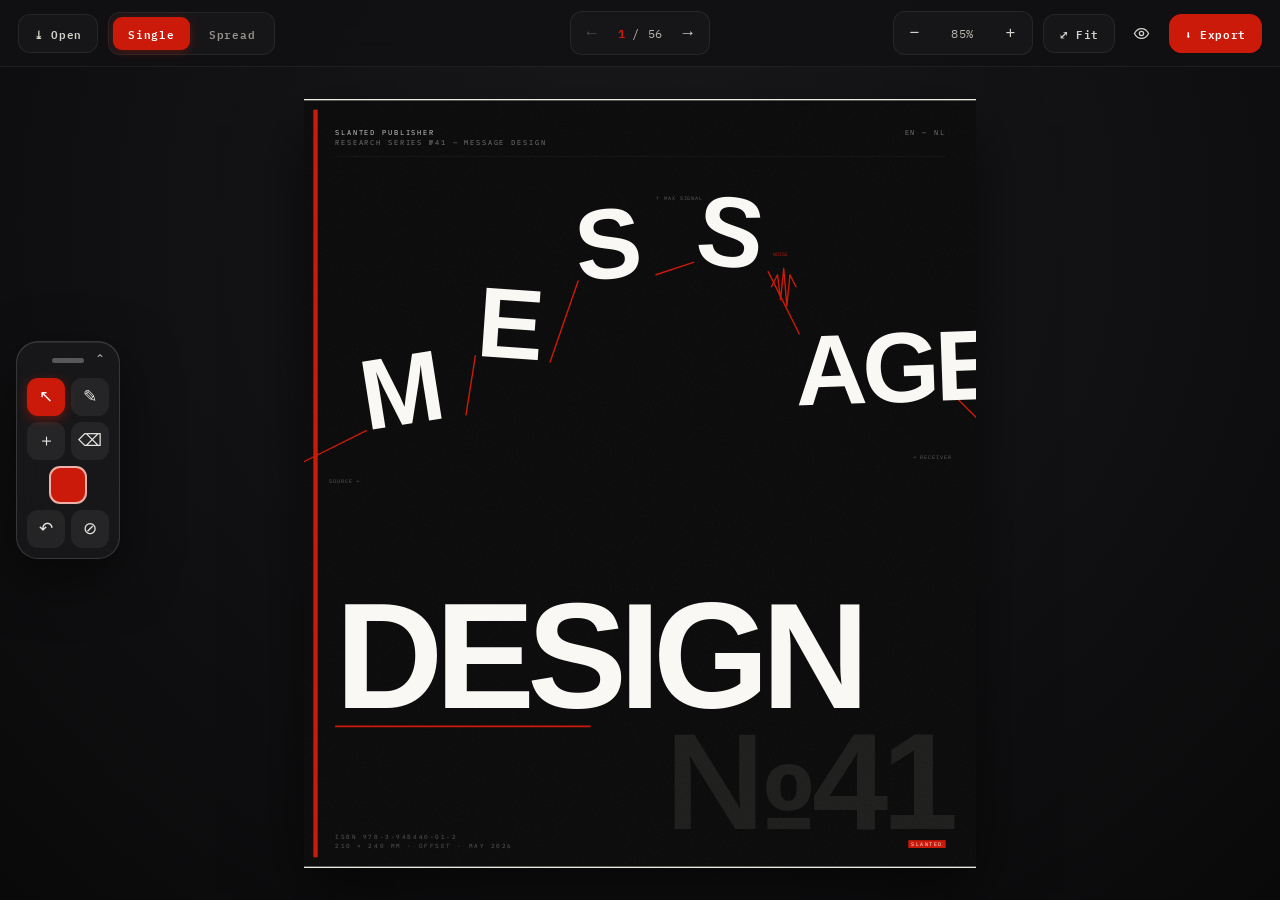
==== viewer.html @ 2f7cb24d "Add HTML/PDF magazine preview + feedback app viewer.html: offline previewer (vendored PDF.js) with a" ====
<!DOCTYPE html>
<html lang="en">
<head>
<meta charset="UTF-8" />
<title>Message Design — Slanted Publisher №41</title>
<meta name="viewport" content="width=device-width, initial-scale=1" />
<style>
/* ==========================================================================
   MESSAGE DESIGN — Slanted Publisher №41
   Print stylesheet for 56-page editorial publication
   210 × 240 mm, 3 mm bleed, 12-col grid, 13pt baseline
   ========================================================================== */

@import url('https://fonts.googleapis.com/css2?family=Inter:wght@400;500;600;700;900&family=IBM+Plex+Mono:wght@400;500&family=EB+Garamond:ital,wght@1,400;1,500&display=swap');

/* === PAGED MEDIA === */
@page {
  size: 210mm 240mm;
  margin: 0;
  bleed: 3mm;
  marks: crop;
}

/* === DESIGN TOKENS === */
:root {
  --ink: #0A0A0A;
  --paper: #EDEAE3;
  --red: #CC1A0A;
  --gray: #8A8580;
  --gray-soft: #B8B5AC;

  --font-display: 'Inter', system-ui, sans-serif;
  --font-body: 'Inter', system-ui, sans-serif;
  --font-mono: 'IBM Plex Mono', 'Menlo', monospace;
  --font-italic: 'EB Garamond', Georgia, serif;
}

/* === RESET === */
*, *::before, *::after { box-sizing: border-box; margin: 0; padding: 0; }
html, body { background: #555; }

@media print {
  html, body { background: var(--paper); }
}

body {
  font-family: var(--font-body);
  color: var(--ink);
  -webkit-font-smoothing: antialiased;
  font-feature-settings: "ss01" on, "kern" on, "liga" on;
}

/* === PAGE CONTAINER === */
.page {
  width: 210mm;
  height: 240mm;
  background: var(--paper);
  position: relative;
  overflow: hidden;
  page-break-after: always;
  break-after: page;
  padding: 16mm 14mm 20mm 18mm; /* recto default: top right bottom left */
  margin: 12mm auto; /* on-screen breathing room; ignored when printing */
  box-shadow: 0 8px 32px rgba(0,0,0,0.18); /* on-screen only */
}

@media print {
  .page {
    margin: 0;
    box-shadow: none;
  }
}

.page.verso { padding: 16mm 18mm 20mm 14mm; } /* mirrored */
.page.full-bleed { padding: 0; }
.page.ink-ground { background: var(--ink); color: var(--paper); }

/* === RUNNING HEADER === */
.page-header {
  position: absolute;
  top: 10mm;
  font-family: var(--font-mono);
  font-size: 7pt;
  letter-spacing: 0.06em;
  color: var(--ink);
}
.page.verso .page-header { left: 14mm; }
.page.recto .page-header { right: 14mm; text-align: right; }
.page.ink-ground .page-header { color: var(--paper); }

.page-header .ch-num {
  color: var(--red);
  margin-right: 0.5em;
  letter-spacing: 0.12em;
}

/* === FOLIO === */
.page-folio {
  position: absolute;
  bottom: 14mm;
  font-family: var(--font-mono);
  font-size: 8pt;
}
.page.verso .page-folio { left: 14mm; }
.page.recto .page-folio { right: 14mm; }
.page.ink-ground .page-folio { color: var(--paper); }
.page.no-folio .page-folio { display: none; }
.page.no-header .page-header { display: none; }

/* === RED SIGNATURE BAR (cover only) === */
.signature-bar {
  position: absolute;
  left: 3mm;
  top: 3mm;
  width: 1.4mm;
  height: 240mm;
  background: var(--red);
}

/* === PARAGRAPH STYLES === */
.h1 {
  font-family: var(--font-display);
  font-weight: 900;
  font-size: 90pt;
  line-height: 86pt;
  letter-spacing: -0.025em;
  color: var(--ink);
}
.h1.massive {
  font-size: 200pt;
  line-height: 0.9;
  letter-spacing: -0.04em;
}
.h1.medium {
  font-size: 48pt;
  line-height: 50pt;
}

.h2 {
  font-family: var(--font-display);
  font-weight: 600;
  font-size: 16pt;
  line-height: 20pt;
  letter-spacing: -0.005em;
  margin-top: 13pt;
  margin-bottom: 6pt;
}

.h3 {
  font-family: var(--font-display);
  font-weight: 500;
  font-size: 11pt;
  line-height: 13pt;
  letter-spacing: 0.08em;
  text-transform: uppercase;
  margin-top: 13pt;
  margin-bottom: 4pt;
}

.body, .body p {
  font-family: var(--font-body);
  font-weight: 400;
  font-size: 9pt;
  line-height: 13pt;
  text-align: justify;
  hyphens: auto;
}
.body p + p { text-indent: 4mm; }
.body p.first, .body p.body-first { text-indent: 0; }

.chapter-number {
  font-family: var(--font-mono);
  font-size: 11pt;
  line-height: 13pt;
  letter-spacing: 0.16em;
  color: var(--red);
  text-transform: uppercase;
}

.pull-quote {
  font-family: var(--font-italic);
  font-style: italic;
  font-weight: 400;
  font-size: 14pt;
  line-height: 20pt;
  padding-top: 4mm;
  border-top: 1pt solid var(--red);
}

.sidenote {
  font-family: var(--font-body);
  font-size: 8pt;
  line-height: 11pt;
  color: var(--gray);
}

.caption {
  font-family: var(--font-mono);
  font-size: 7pt;
  line-height: 10pt;
  letter-spacing: 0.04em;
  color: var(--ink);
}

/* === LAYOUT HELPERS === */
.grid-12 {
  display: grid;
  grid-template-columns: repeat(12, 1fr);
  column-gap: 4mm;
  height: 100%;
}
.col-span-1 { grid-column: span 1; }
.col-span-2 { grid-column: span 2; }
.col-span-3 { grid-column: span 3; }
.col-span-4 { grid-column: span 4; }
.col-span-5 { grid-column: span 5; }
.col-span-6 { grid-column: span 6; }
.col-span-7 { grid-column: span 7; }
.col-span-8 { grid-column: span 8; }
.col-span-9 { grid-column: span 9; }
.col-span-12 { grid-column: span 12; }

/* === PAGE-SPECIFIC: COVER (page 1) === */
.cover-image {
  width: 100%;
  height: 100%;
  display: block;
}

/* === PAGE-SPECIFIC: COLOPHON (page 3) === */
.colophon-stack {
  position: absolute;
  bottom: 30mm;
  left: 18mm;
  width: 100mm;
}
.colophon-stack .colophon-title {
  font-family: var(--font-mono);
  font-size: 9pt;
  letter-spacing: 0.08em;
  text-transform: uppercase;
  margin-bottom: 8pt;
  font-weight: 500;
}
.colophon-stack p {
  font-family: var(--font-mono);
  font-size: 7pt;
  line-height: 10pt;
  margin-bottom: 4pt;
}
.colophon-stack p.spacer { height: 4pt; margin: 0; }

/* === PAGE-SPECIFIC: HERO INTRO (pp 4-5) === */
.intro-spread {
  position: relative;
  height: 100%;
}
.intro-prologue-tag {
  position: absolute;
  top: 4mm;
  left: 0;
}
.intro-prologue-tag .red-rule {
  display: block;
  width: 30mm;
  height: 0.55pt;
  background: var(--red);
  margin-top: 4pt;
}
.intro-question {
  position: absolute;
  font-family: var(--font-display);
  font-weight: 900;
  font-size: 72pt;
  line-height: 70pt;
  letter-spacing: -0.02em;
  color: var(--ink);
}

/* === PAGE-SPECIFIC: TOC (pp 6-7) === */
.toc-title {
  font-family: var(--font-display);
  font-weight: 600;
  font-size: 11pt;
  letter-spacing: 0.1em;
  text-transform: uppercase;
  margin-bottom: 14mm;
}
.toc-entry {
  display: grid;
  grid-template-columns: 24mm 1fr 14mm;
  align-items: baseline;
  gap: 4mm;
  padding: 8mm 0;
  border-top: 0.5pt solid var(--ink);
}
.toc-entry:last-child { border-bottom: 0.5pt solid var(--ink); }
.toc-entry .ch-mark {
  font-family: var(--font-mono);
  font-size: 11pt;
  color: var(--red);
  letter-spacing: 0.16em;
}
.toc-entry .ch-name {
  font-family: var(--font-display);
  font-weight: 700;
  font-size: 16pt;
  letter-spacing: -0.01em;
}
.toc-entry .ch-page {
  font-family: var(--font-mono);
  font-size: 9pt;
  text-align: right;
  color: var(--gray);
}
.toc-entry .ch-blurb {
  grid-column: 2 / 3;
  font-family: var(--font-body);
  font-size: 8pt;
  line-height: 11pt;
  margin-top: 4pt;
  color: var(--ink);
}

/* === PAGE-SPECIFIC: CHAPTER OPENER (pp 9, 19, 27, 37, 45) === */
.opener {
  position: relative;
  height: 100%;
  display: flex;
  flex-direction: column;
  justify-content: flex-end;
  padding: 0;
}
.opener-tag {
  position: absolute;
  top: 16mm;
  left: 18mm;
}
.opener-title {
  position: absolute;
  bottom: 24mm;
  left: 14mm;
  right: 14mm;
  font-family: var(--font-display);
  font-weight: 900;
  font-size: 150pt;
  line-height: 0.85;
  letter-spacing: -0.04em;
  color: var(--ink);
  white-space: nowrap;
}
.page.ink-ground .opener-title { color: var(--paper); }
.opener-subtitle {
  position: absolute;
  bottom: 12mm;
  left: 14mm;
  right: 14mm;
  font-family: var(--font-italic);
  font-style: italic;
  font-size: 14pt;
  color: var(--ink);
}
.page.ink-ground .opener-subtitle { color: var(--paper); }

/* Ghost background for opener */
.opener-ghost {
  position: absolute;
  inset: 0;
  display: flex;
  align-items: center;
  justify-content: center;
  pointer-events: none;
  opacity: 0.08;
}
.page.ink-ground .opener-ghost { opacity: 0.18; }

/* === DATAVIZ === */
.dataviz-tag {
  position: absolute;
  top: 10mm;
  left: 14mm;
  font-family: var(--font-mono);
  font-size: 7pt;
  letter-spacing: 0.06em;
  color: var(--gray);
  text-transform: uppercase;
}

/* === BODY SPREAD LAYOUTS === */
.three-col-body {
  height: 100%;
  display: grid;
  grid-template-columns: repeat(3, 1fr);
  column-gap: 5mm;
  font-family: var(--font-body);
  font-size: 9pt;
  line-height: 13pt;
  text-align: justify;
  hyphens: auto;
}
.three-col-body p { margin-bottom: 0; }
.three-col-body p + p { text-indent: 4mm; }
.three-col-body .col-h2 {
  font-family: var(--font-display);
  font-weight: 600;
  font-size: 14pt;
  line-height: 16pt;
  letter-spacing: -0.005em;
  margin-bottom: 8pt;
  margin-top: 0;
  text-indent: 0 !important;
}
.three-col-body .col-h2 + p { text-indent: 0; }

.two-col-body {
  height: 100%;
  display: grid;
  grid-template-columns: repeat(2, 1fr);
  column-gap: 6mm;
  font-family: var(--font-body);
  font-size: 9pt;
  line-height: 13pt;
  text-align: justify;
  hyphens: auto;
}
.two-col-body p { margin-bottom: 0; }
.two-col-body p + p { text-indent: 4mm; }
.two-col-body .col-h2 {
  font-family: var(--font-display);
  font-weight: 600;
  font-size: 14pt;
  line-height: 16pt;
  margin-bottom: 8pt;
  text-indent: 0 !important;
}
.two-col-body .col-h2 + p { text-indent: 0; }
.two-col-body .col-h3 {
  font-family: var(--font-display);
  font-weight: 500;
  font-size: 9pt;
  line-height: 13pt;
  letter-spacing: 0.1em;
  text-transform: uppercase;
  margin-top: 13pt;
  margin-bottom: 4pt;
}
.two-col-body .col-h3 + p { text-indent: 0; }

/* === SIDEBAR (chapter 01 noise taxonomy) === */
.sidebar-noise {
  height: 100%;
  display: flex;
  flex-direction: column;
}
.sidebar-noise-title {
  font-family: var(--font-display);
  font-weight: 500;
  font-size: 9pt;
  letter-spacing: 0.12em;
  text-transform: uppercase;
  color: var(--red);
  margin-bottom: 12mm;
}
.sidebar-noise-item {
  margin-bottom: 8mm;
}
.sidebar-noise-item .num {
  display: block;
  font-family: var(--font-mono);
  font-size: 8pt;
  color: var(--red);
  letter-spacing: 0.16em;
  margin-bottom: 2pt;
}
.sidebar-noise-item .body-text {
  font-family: var(--font-body);
  font-size: 8pt;
  line-height: 11pt;
  color: var(--gray);
}
.sidebar-noise-item .body-text strong {
  color: var(--ink);
  font-weight: 700;
}

/* === SECTION BREAK === */
.section-break {
  height: 100%;
  display: flex;
  align-items: flex-end;
  justify-content: center;
  padding-bottom: 20mm;
}
.section-break .label {
  font-family: var(--font-mono);
  font-size: 7pt;
  letter-spacing: 0.16em;
  color: var(--gray);
  text-transform: uppercase;
}

/* === FULL-BLEED TYPE PAGE === */
.type-overload {
  width: 100%;
  height: 100%;
  background: var(--paper);
  padding: 14mm;
  position: relative;
  overflow: hidden;
}
.type-overload .word {
  font-family: var(--font-display);
  font-weight: 900;
  color: var(--ink);
  display: inline-block;
  margin: 0 6px 4px 0;
  line-height: 1;
}

/* === DATAVIZ-SPECIFIC === */
/* Broken Channel diagram */
.broken-channel {
  width: 100%;
  height: auto;
  display: block;
  margin: 0 auto;
}
.broken-channel-noise-types {
  display: grid;
  grid-template-columns: repeat(4, 1fr);
  gap: 4mm;
  margin-top: 14mm;
}
.broken-channel-noise-types .nt {
  border-top: 0.5pt solid var(--ink);
  padding-top: 4pt;
}
.broken-channel-noise-types .nt .label {
  font-family: var(--font-mono);
  font-size: 7pt;
  letter-spacing: 0.16em;
  text-transform: uppercase;
  color: var(--red);
  display: block;
  margin-bottom: 3pt;
}
.broken-channel-noise-types .nt p {
  font-family: var(--font-body);
  font-size: 8pt;
  line-height: 11pt;
}

/* === ILLUSTRATION PLACEHOLDERS === */
.illustration-zone {
  position: relative;
  border: 1.5px dashed var(--gray-soft);
  background: rgba(255,255,255,0.4);
  display: flex;
  flex-direction: column;
  align-items: center;
  justify-content: center;
  padding: 8mm;
  text-align: center;
  font-family: var(--font-mono);
  color: var(--gray);
}
.illustration-zone::before {
  content: "✎";
  display: block;
  font-size: 28pt;
  color: var(--gray-soft);
  margin-bottom: 4pt;
  line-height: 1;
}
.illustration-zone .label {
  font-size: 8pt;
  letter-spacing: 0.16em;
  color: var(--red);
  margin-bottom: 4pt;
  font-weight: 500;
}
.illustration-zone .desc {
  font-size: 7pt;
  line-height: 10pt;
  letter-spacing: 0.04em;
  max-width: 70%;
  color: var(--gray);
}
.illustration-zone.dark {
  background: rgba(0,0,0,0.4);
  border-color: rgba(237,234,227,0.3);
}
.illustration-zone.dark::before { color: rgba(237,234,227,0.4); }
.illustration-zone.dark .label { color: var(--red); }
.illustration-zone.dark .desc { color: rgba(237,234,227,0.7); }
.illustration-zone.tiny {
  padding: 4mm;
}
.illustration-zone.tiny::before { font-size: 14pt; margin-bottom: 2pt; }
.illustration-zone.tiny .label { font-size: 6pt; margin-bottom: 2pt; }
.illustration-zone.tiny .desc { font-size: 6pt; line-height: 8pt; }

/* === DROP CAP === */
.drop-cap::first-letter {
  font-family: var(--font-display);
  font-weight: 900;
  font-size: 70pt;
  line-height: 0.85;
  float: left;
  margin: 4pt 4mm 0 -2mm;
  color: var(--ink);
}

/* === DECAY TYPOGRAPHY (page 14-15 quote spread) === */
.decay-text {
  font-family: var(--font-italic);
  font-style: italic;
  font-size: 22pt;
  line-height: 30pt;
}
.decay-text span {
  display: inline-block;
}
.decay-text .level-0 { color: var(--ink); }
.decay-text .level-1 { color: rgba(10,10,10,0.85); transform: translateY(0.3px); }
.decay-text .level-2 { color: rgba(10,10,10,0.6); transform: translateY(-0.5px) rotate(-0.6deg); letter-spacing: 0.05em; }
.decay-text .level-3 { color: rgba(10,10,10,0.4); transform: translateY(0.8px) rotate(0.8deg); letter-spacing: 0.12em; filter: blur(0.4px); }
.decay-text .level-4 { color: rgba(10,10,10,0.22); transform: translateY(-1.2px) rotate(-1.2deg); letter-spacing: 0.2em; filter: blur(0.8px); }

/* === OVERPRINT MULTILINGUAL TITLE === */
.overprint-title {
  position: relative;
  font-family: var(--font-display);
  font-weight: 900;
  font-size: 240pt;
  line-height: 0.85;
  letter-spacing: -0.04em;
}
.overprint-title .lang-en {
  color: inherit;
  position: relative;
  z-index: 2;
}
.overprint-title .lang-nl {
  position: absolute;
  top: 4mm;
  left: 4mm;
  color: inherit;
  opacity: 0.22;
  mix-blend-mode: multiply;
  z-index: 1;
}

/* === INFORMATION OVERLOAD GRID (page 24) === */
.overload {
  width: 100%;
  height: 100%;
  background: var(--paper);
  position: relative;
  overflow: hidden;
}
.overload .word {
  position: absolute;
  font-family: var(--font-display);
  font-weight: 900;
  color: var(--ink);
  white-space: nowrap;
  user-select: none;
}
.overload .word.red { color: var(--red); }

/* === PYRAMID OF KNOWING === */
.pyramid {
  width: 100%;
  margin: 0 auto;
  display: flex;
  flex-direction: column;
  gap: 0;
  align-items: center;
}
.pyramid .layer {
  width: 100%;
  display: flex;
  align-items: center;
  justify-content: center;
  border-bottom: 0.5pt solid var(--ink);
  padding: 6mm 0;
  position: relative;
}
.pyramid .layer:last-child { border-bottom: none; }
.pyramid .layer .label {
  font-family: var(--font-display);
  font-weight: 900;
  letter-spacing: -0.02em;
}
.pyramid .layer.l1 { width: 100%; }
.pyramid .layer.l1 .label { font-size: 28pt; }
.pyramid .layer.l2 { width: 75%; }
.pyramid .layer.l2 .label { font-size: 24pt; }
.pyramid .layer.l3 { width: 52%; }
.pyramid .layer.l3 .label { font-size: 20pt; }
.pyramid .layer.l4 { width: 32%; }
.pyramid .layer.l4 .label { font-size: 16pt; color: var(--red); }
.pyramid .layer .ill {
  position: absolute;
  right: 8mm;
  top: 50%;
  transform: translateY(-50%);
  width: 18mm;
  height: 18mm;
}

/* === PRINCIPLES GRID (16 cells) === */
.principles-grid {
  display: grid;
  grid-template-columns: repeat(4, 1fr);
  grid-auto-rows: 1fr;
  gap: 1mm;
  height: 100%;
  width: 100%;
}
.principles-grid .cell {
  background: var(--paper);
  border: 0.5pt solid var(--ink);
  padding: 6mm 5mm;
  display: flex;
  flex-direction: column;
  justify-content: space-between;
  position: relative;
}
.principles-grid .cell.dark { background: var(--ink); color: var(--paper); border-color: var(--paper); }
.principles-grid .cell.red { background: var(--red); color: var(--paper); border-color: var(--red); }
.principles-grid .cell .num {
  font-family: var(--font-mono);
  font-size: 20pt;
  font-weight: 500;
  letter-spacing: -0.02em;
}
.principles-grid .cell .name {
  font-family: var(--font-display);
  font-weight: 900;
  font-size: 11pt;
  line-height: 12pt;
  text-transform: uppercase;
  letter-spacing: -0.01em;
}
.principles-grid .cell .def {
  font-family: var(--font-italic);
  font-style: italic;
  font-size: 8pt;
  line-height: 10pt;
}
.principles-grid .cell .lang {
  position: absolute;
  top: 3mm;
  right: 3mm;
  font-family: var(--font-mono);
  font-size: 5pt;
  letter-spacing: 0.16em;
  opacity: 0.6;
}

/* === TOOLS MATRIX === */
.tools-matrix {
  width: 100%;
  border-collapse: collapse;
  font-family: var(--font-body);
  font-size: 9pt;
}
.tools-matrix th, .tools-matrix td {
  padding: 6mm 4mm;
  border-bottom: 0.5pt solid var(--ink);
  text-align: left;
}
.tools-matrix th {
  font-family: var(--font-mono);
  font-size: 7pt;
  letter-spacing: 0.16em;
  text-transform: uppercase;
  color: var(--gray);
  border-bottom: 1pt solid var(--ink);
  font-weight: 500;
}
.tools-matrix td.tool-name {
  font-family: var(--font-display);
  font-weight: 700;
  font-size: 14pt;
  letter-spacing: -0.01em;
  width: 30mm;
}
.tools-matrix .dot-scale {
  letter-spacing: 0.4em;
  font-family: var(--font-mono);
  color: var(--ink);
  font-size: 12pt;
}
.tools-matrix .tool-icon {
  width: 14mm;
  height: 14mm;
  vertical-align: middle;
  display: inline-block;
}

/* === FOUR READINGS === */
.four-readings {
  display: grid;
  grid-template-columns: 1fr 1fr;
  grid-template-rows: 1fr 1fr;
  gap: 6mm;
  height: 100%;
}
.four-readings .reading {
  display: flex;
  flex-direction: column;
  gap: 4mm;
}
.four-readings .reading-image {
  flex: 1;
  border: 0.5pt solid var(--ink);
  display: flex;
  align-items: center;
  justify-content: center;
}
.four-readings .reading-label {
  font-family: var(--font-mono);
  font-size: 7pt;
  letter-spacing: 0.16em;
  text-transform: uppercase;
  color: var(--red);
}
.four-readings .reading-caption {
  font-family: var(--font-body);
  font-size: 8pt;
  line-height: 11pt;
}

/* === CHAPTER OPENER VARIANTS === */
.opener-massive-number {
  position: absolute;
  top: 14mm;
  right: 14mm;
  font-family: var(--font-display);
  font-weight: 900;
  font-size: 220pt;
  line-height: 0.85;
  color: var(--red);
  opacity: 0.15;
  pointer-events: none;
}

.opener-cropped-letters {
  font-size: 320pt;
  line-height: 0.85;
  letter-spacing: -0.06em;
  position: absolute;
  bottom: 0;
  left: -10mm;
  right: -10mm;
  font-family: var(--font-display);
  font-weight: 900;
}

/* === CLOSING STATEMENT === */
.closing-statement {
  font-family: var(--font-display);
  font-weight: 900;
  font-size: 36pt;
  line-height: 42pt;
  letter-spacing: -0.02em;
  text-align: left;
  max-width: 160mm;
}
.closing-statement em {
  font-family: var(--font-italic);
  font-weight: 400;
  font-style: italic;
  color: var(--red);
}

/* === FRAGMENTED LETTERS (Slanted touch on chapter 02 opener) === */
.fragmented {
  position: relative;
}
.fragmented .frag {
  display: inline-block;
}
.fragmented .frag.tilt-1 { transform: rotate(-3deg) translateY(2mm); }
.fragmented .frag.tilt-2 { transform: rotate(2deg) translateY(-1mm); }
.fragmented .frag.tilt-3 { transform: rotate(-1.5deg) translateY(0.5mm); }
.fragmented .frag.gap { margin-left: 4mm; }

/* === ASIDE FRAME RULES === */
.thin-rule-red { border-top: 0.55pt solid var(--red); padding-top: 4pt; }
.thin-rule-ink { border-top: 0.5pt solid var(--ink); padding-top: 4pt; }

/* === COVER NAV (on-screen only, helps navigate) === */
.cover-nav {
  position: fixed;
  top: 12px;
  right: 12px;
  background: rgba(255,255,255,0.95);
  padding: 8px 12px;
  border-radius: 4px;
  font-family: var(--font-mono);
  font-size: 11px;
  z-index: 1000;
  display: flex;
  gap: 8px;
  align-items: center;
  box-shadow: 0 2px 12px rgba(0,0,0,0.2);
}
@media print { .cover-nav { display: none; } }
.cover-nav strong { color: var(--red); }
.cover-nav button {
  background: var(--ink);
  color: var(--paper);
  border: none;
  padding: 4px 10px;
  border-radius: 2px;
  cursor: pointer;
  font-family: inherit;
  font-size: 10px;
}

/* ==========================================================================
   === ADDITIONS — Slanted-grade revision · v2
   Append to existing style.css. New utility classes only — nothing existing
   is changed. Ordered roughly by where each is used in the document.
   ========================================================================== */

/* === SLANTED ORNAMENTS (the / and //// signature) === */
.slash-mark {
  font-family: var(--font-mono);
  font-weight: 500;
  color: var(--red);
  display: inline-block;
}
.slash-row {
  font-family: var(--font-mono);
  font-size: 7pt;
  letter-spacing: 0.04em;
  color: var(--red);
  line-height: 1;
}
.slash-stack {
  display: flex;
  flex-direction: column;
  gap: 1.5pt;
  font-family: var(--font-mono);
  font-size: 6pt;
  color: var(--red);
  line-height: 1;
}
.slash-stack span { display: block; }

/* Section head with Slanted slash separator under it */
.h2-slash {
  font-family: var(--font-display);
  font-weight: 700;
  font-size: 14pt;
  line-height: 16pt;
  letter-spacing: -0.005em;
  margin: 0 0 4pt 0;
}
.h2-slash + .slash-mark { display: block; font-size: 8pt; margin-bottom: 8pt; }

/* Section attribution strip (//// AUTHOR // YEAR ////) */
.attribution-strip {
  font-family: var(--font-mono);
  font-size: 7pt;
  letter-spacing: 0.16em;
  color: var(--red);
  margin: 6pt 0 14pt 0;
  display: block;
}

/* === RUNNING HEADER VARIANTS (back-matter) === */
.page-header.bib { color: var(--ink); }
.page-header.bib .ch-num { color: var(--red); }

/* === FRONT MATTER UPGRADES === */
.intro-question .accent {
  color: var(--red);
  font-style: italic;
  font-family: var(--font-italic);
  font-weight: 400;
}

/* TOC Publication Map (Slanted-style) */
.pub-map {
  position: absolute;
  top: 32mm;
  left: 14mm;
  right: 14mm;
  bottom: 18mm;
  display: flex;
  flex-direction: column;
}
.pub-map-block {
  position: relative;
  border-top: 0.5pt solid var(--ink);
  padding: 4mm 0 4mm 0;
  display: grid;
  grid-template-columns: 22mm 1fr 18mm;
  align-items: baseline;
  gap: 4mm;
}
.pub-map-block:last-of-type { border-bottom: 0.5pt solid var(--ink); }
.pub-map-block .num {
  font-family: var(--font-mono);
  font-size: 11pt;
  letter-spacing: 0.16em;
  color: var(--red);
}
.pub-map-block .name {
  font-family: var(--font-display);
  font-weight: 900;
  letter-spacing: -0.02em;
  line-height: 0.95;
  color: var(--ink);
}
.pub-map-block .pages {
  font-family: var(--font-mono);
  font-size: 8pt;
  text-align: right;
  color: var(--gray);
}
.pub-map-block .blurb {
  grid-column: 2 / 3;
  font-family: var(--font-body);
  font-size: 7pt;
  line-height: 10pt;
  color: var(--ink);
  margin-top: 3pt;
  max-width: 90%;
}
/* Sized blocks — bigger chapter, bigger letter (proportional) */
.pub-map-block.size-10 .name { font-size: 32pt; }
.pub-map-block.size-8 .name { font-size: 26pt; }
.pub-map-block.size-7 .name { font-size: 22pt; }

/* The red signal-path running through the TOC */
.pub-map-signal {
  position: absolute;
  left: 36mm;
  top: 0;
  bottom: 0;
  width: 0.6pt;
  background: var(--red);
  z-index: 0;
  pointer-events: none;
}

/* === CHAPTER OPENER 01 — TYPOGRAPHIC EXPLOSION (SIGNAL) === */
.opener-explosion {
  position: relative;
  width: 100%;
  height: 100%;
  background: var(--ink);
  overflow: hidden;
}
.opener-explosion .letter {
  position: absolute;
  font-family: var(--font-display);
  font-weight: 900;
  color: var(--paper);
  line-height: 0.85;
  letter-spacing: -0.04em;
}
.opener-explosion .signal-path {
  position: absolute;
  inset: 0;
  pointer-events: none;
}
.opener-explosion .meta {
  position: absolute;
  font-family: var(--font-mono);
  font-size: 7pt;
  letter-spacing: 0.16em;
  color: var(--paper);
  opacity: 0.75;
}
.opener-explosion .subtitle {
  position: absolute;
  bottom: 14mm;
  left: 14mm;
  right: 14mm;
  font-family: var(--font-italic);
  font-style: italic;
  font-size: 13pt;
  color: var(--paper);
  opacity: 0.7;
  max-width: 130mm;
}

/* === CHAPTER OPENER 02 — DIAGONAL NOISE BAND (NOISE) === */
.opener-band {
  position: relative;
  width: 100%;
  height: 100%;
  background: var(--ink);
  overflow: hidden;
}
.opener-band .band {
  position: absolute;
  top: -20mm;
  left: -40mm;
  width: 120mm;
  height: 320mm;
  background: var(--paper);
  transform: rotate(28deg);
  transform-origin: 50% 50%;
  z-index: 1;
}
.opener-band .title-stack {
  position: absolute;
  bottom: 24mm;
  left: 14mm;
  right: 14mm;
  z-index: 2;
}
.opener-band .title-stack .title {
  font-family: var(--font-display);
  font-weight: 900;
  font-size: 150pt;
  line-height: 0.85;
  letter-spacing: -0.05em;
  color: var(--paper);
  /* This text gets clipped by the band visually because the band is z-1
     and the title is z-2 — but where they overlap the band reads black */
  mix-blend-mode: difference;
}
.opener-band .title-stack .ruis {
  font-family: var(--font-display);
  font-weight: 900;
  font-size: 150pt;
  line-height: 0.85;
  letter-spacing: -0.05em;
  color: var(--paper);
  opacity: 0.18;
  position: absolute;
  bottom: 4mm;
  left: 4mm;
  pointer-events: none;
}
.opener-band .meta {
  position: absolute;
  top: 14mm;
  left: 14mm;
  font-family: var(--font-mono);
  font-size: 7pt;
  letter-spacing: 0.16em;
  color: var(--red);
  z-index: 3;
}
.opener-band .meta-right {
  position: absolute;
  top: 14mm;
  right: 14mm;
  font-family: var(--font-mono);
  font-size: 7pt;
  letter-spacing: 0.16em;
  color: var(--paper);
  opacity: 0.45;
  z-index: 3;
  text-align: right;
}
.opener-band .subtitle {
  position: absolute;
  bottom: 12mm;
  right: 14mm;
  font-family: var(--font-italic);
  font-style: italic;
  font-size: 12pt;
  color: var(--paper);
  opacity: 0.7;
  z-index: 3;
  text-align: right;
}

/* === CHAPTER OPENER 03 — BLEEDING FRAME (FRAME) === */
.opener-bleed-frame {
  position: relative;
  width: 100%;
  height: 100%;
  background: var(--paper);
  overflow: hidden;
}
.opener-bleed-frame .frame-line {
  position: absolute;
  top: 14mm;
  left: 14mm;
  right: 14mm;
  bottom: 14mm;
  border: 0.6pt solid var(--ink);
  pointer-events: none;
}
.opener-bleed-frame .word-bleed {
  position: absolute;
  top: 50%;
  left: 50%;
  transform: translate(-50%, -50%);
  font-family: var(--font-display);
  font-weight: 900;
  font-size: 380pt;
  line-height: 0.82;
  letter-spacing: -0.06em;
  color: var(--ink);
  white-space: nowrap;
}
.opener-bleed-frame .meta {
  position: absolute;
  top: 22mm;
  left: 22mm;
  font-family: var(--font-mono);
  font-size: 7pt;
  letter-spacing: 0.16em;
  color: var(--red);
  z-index: 2;
}
.opener-bleed-frame .meta-right {
  position: absolute;
  top: 22mm;
  right: 22mm;
  font-family: var(--font-mono);
  font-size: 7pt;
  letter-spacing: 0.16em;
  color: var(--gray);
  z-index: 2;
  text-align: right;
}
.opener-bleed-frame .subtitle {
  position: absolute;
  bottom: 22mm;
  left: 22mm;
  right: 22mm;
  font-family: var(--font-italic);
  font-style: italic;
  font-size: 13pt;
  color: var(--ink);
  z-index: 2;
  max-width: 90mm;
}

/* === CHAPTER OPENER 04 — NEGATIVE SPACE (TOOLS) === */
.opener-empty {
  position: relative;
  width: 100%;
  height: 100%;
  background: var(--paper);
  padding: 14mm;
}
.opener-empty .meta {
  position: absolute;
  top: 22mm;
  right: 22mm;
  font-family: var(--font-mono);
  font-size: 7pt;
  letter-spacing: 0.16em;
  color: var(--red);
}
.opener-empty .word-quiet {
  position: absolute;
  bottom: 22mm;
  left: 22mm;
  font-family: var(--font-display);
  font-weight: 400;
  font-size: 64pt;
  line-height: 0.9;
  letter-spacing: -0.02em;
  color: var(--ink);
}
.opener-empty .word-quiet sub {
  font-family: var(--font-mono);
  font-size: 8pt;
  letter-spacing: 0.16em;
  vertical-align: super;
  margin-left: 2mm;
  color: var(--red);
}
.opener-empty .legend {
  position: absolute;
  bottom: 22mm;
  right: 22mm;
  font-family: var(--font-mono);
  font-size: 7pt;
  letter-spacing: 0.12em;
  color: var(--gray);
  text-align: right;
  line-height: 12pt;
}
.opener-empty .center-mark {
  position: absolute;
  top: 50%;
  left: 50%;
  transform: translate(-50%, -50%);
}

/* === CHAPTER OPENER 05 — MIRRORED MEANING (MEANING) === */
.opener-mirror {
  position: relative;
  width: 100%;
  height: 100%;
  background: var(--paper);
}
.opener-mirror .meta {
  position: absolute;
  top: 22mm;
  left: 22mm;
  font-family: var(--font-mono);
  font-size: 7pt;
  letter-spacing: 0.16em;
  color: var(--red);
}
.opener-mirror .word-half {
  position: absolute;
  top: 50%;
  left: 14mm;
  right: 14mm;
  transform: translateY(-50%);
  text-align: center;
  font-family: var(--font-display);
  font-weight: 900;
  font-size: 130pt;
  line-height: 0.85;
  letter-spacing: -0.04em;
  color: var(--ink);
  display: flex;
  justify-content: center;
  align-items: baseline;
  gap: 5mm;
}
.opener-mirror .word-half .left-half {
  display: inline-block;
  clip-path: polygon(0 0, 50% 0, 50% 100%, 0 100%);
}
.opener-mirror .word-half .right-half-flipped {
  display: inline-block;
  clip-path: polygon(50% 0, 100% 0, 100% 100%, 50% 100%);
  transform: scaleX(-1);
  color: var(--red);
}
.opener-mirror .subtitle {
  position: absolute;
  bottom: 22mm;
  left: 22mm;
  right: 22mm;
  font-family: var(--font-italic);
  font-style: italic;
  font-size: 13pt;
  color: var(--ink);
  text-align: center;
  max-width: 130mm;
  margin: 0 auto;
}

/* === DECAY SPREAD — PHYSICAL LETTERFORM BREAKAGE === */
.decay-broken {
  font-family: var(--font-italic);
  font-style: italic;
  font-size: 22pt;
  line-height: 32pt;
  position: relative;
}
.decay-broken .word {
  display: inline-block;
  position: relative;
  margin-right: 0.25em;
}
.decay-broken .word.struck::before {
  content: "";
  position: absolute;
  top: 50%;
  left: -2px;
  right: -2px;
  height: 0.6pt;
  background: var(--red);
  transform: rotate(-2deg);
}
.decay-broken .word.cut-right {
  clip-path: polygon(0 0, 70% 0, 70% 100%, 0 100%);
  margin-right: 1em;
}
.decay-broken .word.cut-left {
  clip-path: polygon(30% 0, 100% 0, 100% 100%, 30% 100%);
  margin-left: -0.5em;
}
.decay-broken .word.cut-bottom {
  clip-path: polygon(0 0, 100% 0, 100% 55%, 0 55%);
  vertical-align: top;
}
.decay-broken .word.cut-top {
  clip-path: polygon(0 45%, 100% 45%, 100% 100%, 0 100%);
}
.decay-broken .word.fade-1 { opacity: 0.55; filter: blur(0.4px); }
.decay-broken .word.fade-2 { opacity: 0.32; filter: blur(0.7px); letter-spacing: 0.06em; }
.decay-broken .word.fade-3 { opacity: 0.18; filter: blur(1px); letter-spacing: 0.12em; transform: rotate(-1deg) translateY(1px); }
.decay-broken .word.scattered {
  display: inline-block;
  letter-spacing: 0.6em;
  opacity: 0.4;
}
.decay-broken .word.tilt-l { transform: rotate(-3deg); }
.decay-broken .word.tilt-r { transform: rotate(2deg); }
.decay-broken .word.gone {
  color: transparent;
  background: linear-gradient(to right, var(--red) 0 30%, transparent 30% 70%, var(--red) 70%);
  -webkit-background-clip: text;
  background-clip: text;
  opacity: 0.4;
}

/* === PULL QUOTE VARIANTS === */
.pull-quote-giant {
  font-family: var(--font-italic);
  font-style: italic;
  font-weight: 400;
  font-size: 56pt;
  line-height: 60pt;
  letter-spacing: -0.01em;
  color: var(--ink);
  border: none;
  padding: 0;
  max-width: 100%;
}
.pull-quote-giant em { color: var(--red); font-style: italic; font-weight: 500; }

.pull-quote-box {
  font-family: var(--font-italic);
  font-style: italic;
  font-size: 16pt;
  line-height: 22pt;
  border: 2pt solid var(--red);
  padding: 8mm 10mm;
  position: relative;
}
.pull-quote-box::before {
  content: "//";
  position: absolute;
  top: -3mm;
  left: 6mm;
  background: var(--paper);
  padding: 0 2mm;
  color: var(--red);
  font-family: var(--font-mono);
  font-style: normal;
  font-size: 9pt;
  letter-spacing: 0.16em;
}

.pull-quote-redacted {
  font-family: var(--font-italic);
  font-style: italic;
  font-size: 18pt;
  line-height: 26pt;
  position: relative;
}
.pull-quote-redacted .redact {
  display: inline-block;
  background: var(--red);
  color: var(--red);
  padding: 0 2mm;
  user-select: none;
  border-radius: 0;
}

.pull-quote-rotated {
  font-family: var(--font-italic);
  font-style: italic;
  font-size: 16pt;
  line-height: 22pt;
  transform-origin: top left;
  transform: rotate(-90deg) translateY(-100%);
  width: 180mm;
  border-top: 2pt solid var(--red);
  padding-top: 4mm;
}

/* === DROP CAP THAT BLEEDS THREE COLUMNS === */
.drop-cap-bleed::first-letter {
  font-family: var(--font-display);
  font-weight: 900;
  font-size: 180pt;
  line-height: 0.78;
  float: left;
  margin: -2pt 4mm -10pt -3mm;
  color: var(--red);
  letter-spacing: -0.06em;
}

/* === MARGINAL VERTICAL NOTES === */
.marginal-vertical {
  font-family: var(--font-mono);
  font-size: 7pt;
  letter-spacing: 0.16em;
  color: var(--red);
  text-transform: uppercase;
  writing-mode: vertical-rl;
  transform: rotate(180deg);
  white-space: nowrap;
}
.marginal-vertical-r {
  font-family: var(--font-mono);
  font-size: 7pt;
  letter-spacing: 0.16em;
  color: var(--red);
  text-transform: uppercase;
  writing-mode: vertical-rl;
  white-space: nowrap;
}

/* === DATAVIZ HAND-BUILT FEEL === */
.dataviz-annotation {
  font-family: var(--font-mono);
  font-size: 6pt;
  letter-spacing: 0.12em;
  color: var(--red);
  text-transform: uppercase;
}
.fig-tape {
  display: inline-block;
  font-family: var(--font-mono);
  font-size: 7pt;
  letter-spacing: 0.16em;
  color: var(--paper);
  background: var(--red);
  padding: 1pt 6pt;
  text-transform: uppercase;
  margin-bottom: 8mm;
}
.dataviz-spec-block {
  font-family: var(--font-mono);
  font-size: 6pt;
  line-height: 9pt;
  letter-spacing: 0.06em;
  color: var(--gray);
  text-transform: uppercase;
  border-left: 0.5pt solid var(--red);
  padding-left: 4mm;
  margin-top: 8mm;
  max-width: 70mm;
}

/* === SECTION BREAK — SLANTED REDESIGN === */
.section-break-slanted {
  height: 100%;
  position: relative;
  padding: 14mm;
}
.section-break-slanted .ghost-quote {
  position: absolute;
  top: 30mm;
  left: 14mm;
  right: 14mm;
  font-family: var(--font-italic);
  font-style: italic;
  font-size: 36pt;
  line-height: 42pt;
  color: var(--ink);
  opacity: 0.1;
  letter-spacing: -0.01em;
}
.section-break-slanted .big-slash {
  position: absolute;
  top: 50%;
  left: 50%;
  transform: translate(-50%, -50%);
  font-family: var(--font-display);
  font-weight: 900;
  font-size: 220pt;
  line-height: 0.85;
  color: var(--red);
}
.section-break-slanted .recap {
  position: absolute;
  bottom: 30mm;
  left: 14mm;
  right: 14mm;
  text-align: center;
  font-family: var(--font-mono);
  font-size: 7pt;
  letter-spacing: 0.16em;
  color: var(--ink);
  text-transform: uppercase;
}
.section-break-slanted .next {
  position: absolute;
  bottom: 14mm;
  left: 14mm;
  right: 14mm;
  text-align: center;
  font-family: var(--font-mono);
  font-size: 6pt;
  letter-spacing: 0.16em;
  color: var(--gray);
}

/* === OVERLOAD EXTREME (page 24) === */
.overload-extreme {
  position: relative;
  width: 100%;
  height: 100%;
  background: var(--paper);
  overflow: hidden;
}
.overload-extreme .w {
  position: absolute;
  font-family: var(--font-display);
  font-weight: 900;
  color: var(--ink);
  line-height: 0.9;
  letter-spacing: -0.03em;
  white-space: nowrap;
  user-select: none;
}
.overload-extreme .w.r { color: var(--red); }
.overload-extreme .w.thin { font-weight: 400; }
.overload-extreme .w.flip { transform: scale(-1, -1); }
.overload-extreme .w.rot90 { transform: rotate(90deg); transform-origin: 0 0; }
.overload-extreme .w.rot270 { transform: rotate(-90deg); transform-origin: 0 100%; }
.overload-extreme .signature {
  position: absolute;
  top: 8mm;
  right: 8mm;
  font-family: var(--font-mono);
  font-size: 7pt;
  letter-spacing: 0.16em;
  color: var(--red);
  z-index: 100;
  background: var(--paper);
  padding: 1pt 3pt;
}
.overload-extreme .footer-spec {
  position: absolute;
  bottom: 6mm;
  left: 8mm;
  font-family: var(--font-mono);
  font-size: 6pt;
  letter-spacing: 0.12em;
  color: var(--gray);
  z-index: 100;
  background: var(--paper);
  padding: 1pt 3pt;
}

/* === BIBLIOGRAPHY GROUPS === */
.bib-group { break-inside: avoid; margin-bottom: 8mm; }
.bib-group .group-head {
  font-family: var(--font-mono);
  font-size: 8pt;
  letter-spacing: 0.16em;
  text-transform: uppercase;
  color: var(--red);
  margin-bottom: 4pt;
  padding-bottom: 2pt;
  border-bottom: 0.5pt solid var(--red);
}
.bib-group p {
  font-family: var(--font-mono);
  font-size: 7pt;
  line-height: 11pt;
  margin-bottom: 4pt;
}

/* === INDEX LETTER SECTIONS === */
.index-letter {
  break-inside: avoid;
  margin-bottom: 6mm;
}
.index-letter .letter-head {
  font-family: var(--font-mono);
  font-weight: 500;
  font-size: 14pt;
  letter-spacing: 0.04em;
  color: var(--red);
  margin-bottom: 3pt;
  padding-bottom: 2pt;
  border-bottom: 0.5pt solid var(--red);
  line-height: 1;
}
.index-letter p {
  font-family: var(--font-body);
  font-size: 8pt;
  line-height: 12pt;
  margin-bottom: 2pt;
}

/* === FRAME-CONTAINED BODY (rule-breaking moment) === */
.body-vertical-edge {
  position: absolute;
  top: 16mm;
  bottom: 22mm;
  font-family: var(--font-mono);
  font-size: 7pt;
  letter-spacing: 0.18em;
  color: var(--red);
  text-transform: uppercase;
  writing-mode: vertical-rl;
  white-space: nowrap;
}
.body-vertical-edge.left { left: 4mm; }
.body-vertical-edge.right { right: 4mm; transform: rotate(180deg); }

/* === GIANT-QUOTE FULL PAGE === */
.full-page-quote {
  height: 100%;
  display: flex;
  flex-direction: column;
  justify-content: center;
  position: relative;
}
.full-page-quote .marker-top {
  position: absolute;
  top: 14mm;
  left: 0;
  right: 0;
  font-family: var(--font-mono);
  font-size: 7pt;
  letter-spacing: 0.16em;
  color: var(--red);
}
.full-page-quote .marker-bottom {
  position: absolute;
  bottom: 14mm;
  left: 0;
  right: 0;
  font-family: var(--font-mono);
  font-size: 7pt;
  letter-spacing: 0.16em;
  color: var(--gray);
}

/* === BACK COVER VARIATIONS === */
/* (no change to existing back cover) */

/* ==================================================================
   VIEWER RESET & GLOBAL (Glassmorphism & Neon Red Accents)
   ================================================================== */
body {
  margin: 0 !important;
  background: #0e0e0f !important;
  background-image: radial-gradient(circle at 50% 25%, #1a1a1d 0%, #09090a 100%) !important;
  display: flex !important;
  flex-direction: column !important;
  height: 100vh !important;
  overflow: hidden !important;
  font-family: 'Inter', system-ui, sans-serif;
}

/* hide the raw embedded pages until cloned into the stage */
body > .page { display: none; }
.page-content .page {
  display: block !important;
  margin: 0 !important;
  box-shadow: none !important;
}

/* ===== app shell ===== */
.viewer {
  flex: 1;
  min-height: 0;
  width: 100%;
  display: flex;
  flex-direction: column;
}

/* ===== toolbar ===== */
.toolbar {
  flex-shrink: 0;
  display: grid;
  grid-template-columns: 1fr auto 1fr;   /* page nav stays dead-center */
  align-items: center;
  gap: 14px;
  padding: 11px 18px;
  background: rgba(17,17,19,0.9);
  backdrop-filter: blur(14px);
  -webkit-backdrop-filter: blur(14px);
  border-bottom: 1px solid rgba(255,255,255,0.06);
}
.zone-left   { justify-self: start;  display: flex; align-items: center; gap: 10px; }
.zone-center { justify-self: center; display: flex; align-items: center; }
.zone-right  { justify-self: end;    display: flex; align-items: center; gap: 10px; }

.cluster {
  display: flex;
  align-items: center;
  gap: 2px;
  background: #161618;
  border: 1px solid rgba(255,255,255,0.07);
  border-radius: 12px;
  padding: 4px;
}

.icon-btn {
  appearance: none; border: none; background: transparent;
  color: #d4d2cc;
  width: 34px; height: 34px;
  border-radius: 9px;
  font-size: 1.05rem; line-height: 1;
  cursor: pointer;
  display: inline-flex; align-items: center; justify-content: center;
  transition: background .15s, color .15s, transform .08s;
}
.icon-btn:hover { background: rgba(255,255,255,0.09); color: #fff; }
.icon-btn:active { transform: scale(0.92); }
.icon-btn:disabled { opacity: 0.28; cursor: default; }

.readout {
  font-family: 'IBM Plex Mono', monospace;
  font-size: 0.78rem; letter-spacing: 0.04em;
  color: #b8b5ac;
  min-width: 58px; text-align: center;
  user-select: none;
}
.readout b { color: #cc1a0a; font-weight: 600; }

.segmented {
  display: flex; gap: 4px;
  background: #161618;
  border: 1px solid rgba(255,255,255,0.07);
  border-radius: 12px;
  padding: 4px;
}
.seg-btn {
  appearance: none; border: none; background: transparent;
  color: #98958d;
  font-family: 'IBM Plex Mono', monospace;
  font-size: 0.7rem; font-weight: 600; letter-spacing: 0.07em;
  padding: 7px 15px; border-radius: 9px; cursor: pointer;
  transition: all .15s;
}
.seg-btn:hover:not(.active) { color: #e8e6e0; }
.seg-btn.active { background: #cc1a0a; color: #fff; box-shadow: 0 2px 10px rgba(204,26,10,.35); }

.text-btn {
  appearance: none;
  display: inline-flex; align-items: center; gap: 7px;
  background: #161618;
  border: 1px solid rgba(255,255,255,0.07);
  color: #d4d2cc;
  font-family: 'IBM Plex Mono', monospace;
  font-size: 0.7rem; font-weight: 600; letter-spacing: 0.06em;
  padding: 9px 15px; border-radius: 12px; cursor: pointer;
  transition: all .15s;
}
.text-btn:hover { border-color: rgba(204,26,10,.55); color: #fff; }
.text-btn.accent { background: #cc1a0a; border-color: #cc1a0a; color: #fff; }
.text-btn.accent:hover { background: #e0220f; }

/* ===== stage ===== */
.stage {
  flex: 1;
  min-height: 0;
  position: relative;
  overflow: auto;
  display: flex;
  align-items: center;
  justify-content: center;
  padding: 28px;
}
.spread-wrap {
  display: flex; flex-direction: row; gap: 0;
  align-items: flex-start;
  margin: auto;
}

.page-card {
  background: #edeae3;
  box-shadow: 0 24px 60px rgba(0,0,0,0.55);
  overflow: hidden;
  position: relative;
  flex: 0 0 auto;
}
.page-content {
  width: 210mm;
  height: 240mm;
  transform-origin: top left;
}

/* ===== drop overlay ===== */
.drop-overlay {
  position: fixed; inset: 0;
  display: none;
  align-items: center; justify-content: center;
  background: rgba(9,9,10,0.85);
  backdrop-filter: blur(4px);
  z-index: 999;
  pointer-events: none;
}
.drop-overlay.show { display: flex; }
.drop-overlay .box {
  border: 2px dashed #cc1a0a; border-radius: 18px;
  padding: 46px 64px; text-align: center;
  color: #edeae3; font-family: 'IBM Plex Mono', monospace;
}
.drop-overlay .ic { font-size: 2.4rem; }
.drop-overlay p { margin-top: 12px; letter-spacing: 0.06em; font-size: 0.9rem; }

/* ===== empty state ===== */
.empty-state {
  margin: auto;
  display: flex; flex-direction: column; align-items: center; gap: 16px;
  padding: 54px 60px;
  border: 1.5px dashed rgba(255,255,255,0.14);
  border-radius: 20px;
  background: rgba(255,255,255,0.02);
  cursor: pointer; text-align: center;
  transition: border-color .2s, background .2s;
}
.empty-state:hover { border-color: rgba(204,26,10,.6); background: rgba(204,26,10,0.04); }
.empty-state .ic { font-size: 2.6rem; }
.empty-state h2 { font-weight: 600; font-size: 1.02rem; color: #edeae3; margin: 0; }
.empty-state p { font-family: 'IBM Plex Mono', monospace; font-size: 0.74rem; color: #8a8580; letter-spacing: 0.04em; margin: 0; }


/* ===== annotation bar ===== */
.annobar {
  flex-shrink: 0;
  display: flex; align-items: center; gap: 10px; flex-wrap: wrap;
  padding: 8px 18px;
  background: rgba(13,13,15,0.92);
  border-bottom: 1px solid rgba(255,255,255,0.06);
}
.annobar .sep { width: 1px; height: 22px; background: rgba(255,255,255,0.09); margin: 0 2px; }

.tool-group {
  display: flex; gap: 4px;
  background: #161618; border: 1px solid rgba(255,255,255,0.07);
  border-radius: 12px; padding: 4px;
}
.tool-btn {
  appearance: none; border: none; background: transparent; color: #c9c7c0;
  display: inline-flex; align-items: center; gap: 6px;
  font-family: 'IBM Plex Mono', monospace; font-size: 0.7rem; font-weight: 600; letter-spacing: 0.05em;
  padding: 7px 12px; border-radius: 9px; cursor: pointer; transition: all .15s;
}
.tool-btn:hover:not(.active) { color: #fff; background: rgba(255,255,255,0.06); }
.tool-btn.active { background: #cc1a0a; color: #fff; box-shadow: 0 2px 10px rgba(204,26,10,.35); }

.swatches { display: flex; gap: 7px; align-items: center; }
.swatch {
  width: 22px; height: 22px; border-radius: 50%; cursor: pointer;
  border: 2px solid rgba(255,255,255,0.25);
  transition: transform .12s, border-color .12s, box-shadow .12s;
}
.swatch:hover { transform: scale(1.12); }
.swatch.active { border-color: #fff; box-shadow: 0 0 0 2px rgba(255,255,255,0.3); }

/* ===== on-page annotation layers ===== */
.anno-svg { position: absolute; inset: 0; z-index: 5; }
.note-host { position: absolute; inset: 0; z-index: 6; pointer-events: none; }
.note-host > * { pointer-events: auto; }
.note-pin {
  position: absolute; transform: translate(-50%, -50%);
  width: 24px; height: 24px; border-radius: 50% 50% 50% 3px;
  background: #cc1a0a; color: #fff;
  font: 600 11px 'IBM Plex Mono', monospace;
  display: flex; align-items: center; justify-content: center; cursor: pointer;
  box-shadow: 0 3px 8px rgba(0,0,0,0.45); border: 1.5px solid rgba(255,255,255,0.9);
}
.note-pin:hover { filter: brightness(1.12); }
.note-bubble {
  position: absolute; z-index: 7; width: 224px;
  background: #1b1b1e; border: 1px solid rgba(255,255,255,0.12);
  border-radius: 12px; box-shadow: 0 14px 34px rgba(0,0,0,0.6); padding: 10px;
}
.note-bubble-bar { display: flex; align-items: center; justify-content: space-between; margin-bottom: 7px; }
.nb-num { font: 600 0.7rem 'IBM Plex Mono', monospace; color: #cc1a0a; letter-spacing: 0.06em; }
.nb-del { appearance: none; border: none; background: transparent; color: #9a978f;
  font: 600 0.66rem 'IBM Plex Mono', monospace; cursor: pointer; }
.nb-del:hover { color: #cc1a0a; }
.note-bubble textarea {
  width: 100%; min-height: 76px; resize: vertical; box-sizing: border-box;
  background: #0e0e0f; color: #edeae3;
  border: 1px solid rgba(255,255,255,0.1); border-radius: 8px; padding: 8px;
  font: 0.8rem/1.45 'Inter', sans-serif;
}
.note-bubble textarea:focus { outline: none; border-color: #cc1a0a; }

@media (max-width: 820px) {
  .toolbar { grid-template-columns: 1fr; justify-items: center; gap: 10px; padding: 9px 11px; }
  .zone-left, .zone-center, .zone-right { justify-self: center; }
}


/* ============================================================
   APPLE-STYLE FLOATING TOOL PALETTE (draggable "tool bag")
   ============================================================ */
.palette {
  position: fixed; left: 16px; top: 50%; z-index: 900;
  display: grid; grid-template-columns: repeat(2, 38px); gap: 6px;
  padding: 10px;
  background: rgba(30,30,32,0.62);
  backdrop-filter: blur(34px) saturate(180%);
  -webkit-backdrop-filter: blur(34px) saturate(180%);
  border: 0.5px solid rgba(255,255,255,0.14);
  border-radius: 22px;
  box-shadow: 0 18px 55px rgba(0,0,0,0.5), inset 0 0.5px 0 rgba(255,255,255,0.14);
  font-family: -apple-system, 'SF Pro Text', 'Inter', system-ui, sans-serif;
  user-select: none; touch-action: none;
}

.pal-head {
  grid-column: 1 / -1;
  position: relative; height: 16px;
  display: flex; align-items: center; justify-content: center;
  margin-bottom: 4px;
}
.grip {
  height: 5px; width: 32px;
  border-radius: 3px; background: rgba(255,255,255,0.28);
  cursor: grab;
}
.palette.dragging { cursor: grabbing; }
.palette.dragging .grip { cursor: grabbing; background: rgba(255,255,255,0.5); }

.pal-collapse {
  position: absolute; right: -2px; top: 50%; transform: translateY(-50%);
  width: 22px; height: 22px; border: none; background: transparent;
  color: #b9b7b1; font-size: 0.72rem; line-height: 1; cursor: pointer;
  border-radius: 7px; display: inline-flex; align-items: center; justify-content: center;
  transition: background .14s, color .14s, transform .18s;
}
.pal-collapse:hover { background: rgba(255,255,255,0.12); color: #fff; }
.palette.collapsed .pal-collapse { transform: translateY(-50%) rotate(180deg); }

/* collapsible body */
.pal-body {
  grid-column: 1 / -1;
  display: grid; grid-template-columns: repeat(2, 38px); gap: 6px;
  overflow: hidden;
}
.palette.collapsed .pal-body { display: none; }

.pal-div { grid-column: 1 / -1; height: 0.5px; background: rgba(255,255,255,0.1); margin: 3px 2px; }
.pal-group { grid-column: 1 / -1; display: grid; grid-template-columns: repeat(2, 38px); gap: 6px; }
.pal-nav, .pal-zoom { grid-column: 1 / -1; display: flex; align-items: center; justify-content: space-between; gap: 4px; }

.pal-btn {
  width: 38px; height: 38px; border-radius: 11px; border: none;
  background: rgba(255,255,255,0.06); color: #e8e6e2;
  font-size: 1.04rem; line-height: 1; cursor: pointer;
  display: inline-flex; align-items: center; justify-content: center;
  transition: background .14s, color .14s, transform .07s, box-shadow .14s;
}
.pal-btn:hover { background: rgba(255,255,255,0.14); color: #fff; }
.pal-btn:active { transform: scale(0.9); }
.pal-btn:disabled { opacity: 0.28; cursor: default; }
.pal-btn.active { background: #cc1a0a; color: #fff; box-shadow: 0 3px 12px rgba(204,26,10,0.45); }
.pal-btn.wide { grid-column: 1 / -1; width: 100%; }
.pal-btn.small { height: 32px; font-size: 0.95rem; }
.pal-btn.off { opacity: 0.5; }

.pal-read {
  font: 600 0.66rem 'IBM Plex Mono', -apple-system, monospace;
  color: #c8c6c0; letter-spacing: 0.02em; text-align: center; min-width: 30px;
}
.pal-read b { color: #fff; font-weight: 700; }
.pal-read i { color: #86847e; font-style: normal; margin: 0 2px; }

.pal-color { grid-column: 1 / -1; position: relative; display: flex; justify-content: center; }
.color-toggle { border: 2px solid rgba(255,255,255,0.65) !important; background: #cc1a0a; }
.color-toggle:hover { background: #cc1a0a; }
.swatch-pop {
  position: absolute; left: calc(100% + 14px); top: 50%; transform: translateY(-50%);
  display: none; gap: 9px; padding: 11px;
  background: rgba(30,30,32,0.82);
  backdrop-filter: blur(30px) saturate(180%);
  -webkit-backdrop-filter: blur(30px) saturate(180%);
  border: 0.5px solid rgba(255,255,255,0.14); border-radius: 16px;
  box-shadow: 0 16px 44px rgba(0,0,0,0.55);
}
.swatch-pop.open { display: flex; }
.swatch {
  width: 24px; height: 24px; border-radius: 50%; cursor: pointer;
  border: 2px solid rgba(255,255,255,0.25);
  transition: transform .12s, border-color .12s, box-shadow .12s;
}
.swatch:hover { transform: scale(1.14); }
.swatch.active { border-color: #fff; box-shadow: 0 0 0 2px rgba(255,255,255,0.3); }

</style>
</head>
<body>

<div class="viewer">
  <div class="toolbar">
    <div class="zone-left">
      <button class="text-btn" id="uploadBtn" title="Open HTML or PDF">⤓ Open</button>
      <div class="segmented" role="tablist" aria-label="View mode">
        <button class="seg-btn active" id="singleViewBtn">Single</button>
        <button class="seg-btn" id="spreadViewBtn">Spread</button>
      </div>
    </div>
    <div class="zone-center">
      <div class="cluster">
        <button class="icon-btn" id="prevBtn" aria-label="Previous page">←</button>
        <span class="readout"><b id="currentPageNum">1</b> / <span id="totalPagesNum">0</span></span>
        <button class="icon-btn" id="nextBtn" aria-label="Next page">→</button>
      </div>
    </div>
    <div class="zone-right">
      <div class="cluster">
        <button class="icon-btn" id="zoomOutBtn" aria-label="Zoom out">−</button>
        <span class="readout" id="zoomReadout">100%</span>
        <button class="icon-btn" id="zoomInBtn" aria-label="Zoom in">+</button>
      </div>
      <button class="text-btn" id="resetZoomBtn" title="Fit to window">⤢ Fit</button>
      <button class="icon-btn" id="toggleAnnoBtn" title="Hide / show markup"><svg viewBox="0 0 24 24" width="17" height="17" fill="none" stroke="currentColor" stroke-width="1.8" stroke-linecap="round" stroke-linejoin="round"><path d="M2 12s3.6-7 10-7 10 7 10 7-3.6 7-10 7S2 12 2 12Z"/><circle cx="12" cy="12" r="3"/></svg></button>
      <button class="text-btn accent" id="exportBtn" title="Export feedback as Markdown">⬇ Export</button>
    </div>
  </div>

  <div class="palette" id="palette">
    <div class="pal-head">
      <div class="grip" id="paletteGrip" title="Drag to move"></div>
      <button class="pal-collapse" id="collapseBtn" title="Collapse / expand">⌃</button>
    </div>

    <div class="pal-group pal-top" role="group" aria-label="Tools">
      <button class="pal-btn active" id="toolCursor" title="Move / navigate (V)">↖</button>
      <button class="pal-btn" id="toolPen" title="Draw on the page (P)">✎</button>
      <button class="pal-btn" id="toolNote" title="Add a note (N)">＋</button>
      <button class="pal-btn" id="toolEraser" title="Erase (E)">⌫</button>
    </div>

    <div class="pal-body" id="palBody">
    <div class="pal-color">
      <button class="pal-btn color-toggle" id="colorToggle" title="Pen colour"></button>
      <div class="swatch-pop" id="swatchPop">
        <span class="swatch active" data-color="#cc1a0a" style="background:#cc1a0a" title="Red"></span>
        <span class="swatch" data-color="#0a0a0a" style="background:#0a0a0a" title="Black"></span>
        <span class="swatch" data-color="#1763d6" style="background:#1763d6" title="Blue"></span>
        <span class="swatch" data-color="#0c8a3e" style="background:#0c8a3e" title="Green"></span>
        <span class="swatch" data-color="#e0a400" style="background:#e0a400" title="Amber"></span>
      </div>
    </div>

    <div class="pal-group">
      <button class="pal-btn" id="undoBtn" title="Undo (Cmd/Ctrl+Z)">↶</button>
      <button class="pal-btn" id="clearBtn" title="Clear this page">⊘</button>
    </div>
    </div><!-- /pal-body -->
  </div>

    <div class="stage" id="stage">
    <div class="spread-wrap" id="spreadWrap"></div>
  </div>
</div>

<div class="drop-overlay" id="dropOverlay">
  <div class="box"><div class="ic">⤓</div><p>Drop HTML or PDF file</p></div>
</div>

<input type="file" id="fileInput" accept=".html,.htm,.pdf" hidden />

<!-- ================================================================
     FRONT MATTER (pp 1–8)
     ================================================================ -->

<!-- ───── PAGE 1 — COVER ───── -->
<section class="page recto full-bleed no-header no-folio" data-page="1" aria-label="Cover">
  <!--
  COVER — MESSAGE DESIGN
  Slanted Publisher Research Edition №41
  Format: 210 × 240 mm (trim) + 3 mm bleed = 216 × 246 mm
  
  Concept: 'MESSAGE' as a constellation in transit. Letters scatter as the
  signal climbs through the noisy channel; 'AGE' cluster reassembles at the
  receiver. 'DESIGN' is the architecture that catches what arrives.
  
  → All text should be converted to outlines in Illustrator before
    placing in InDesign, so font substitution doesn't break the layout.
-->
<svg class="cover-image" preserveAspectRatio="xMidYMid meet"
  xmlns="http://www.w3.org/2000/svg"
  width="216mm"
  height="246mm"
  viewBox="0 0 216 246"
  font-family="'Helvetica Neue', 'Arial Black', Arial, sans-serif">

  <defs>
    <!-- subtle paper grain (kept very low, not noise-illustration but warmth) -->
    <filter id="grain" x="0" y="0" width="100%" height="100%">
      <feTurbulence type="fractalNoise" baseFrequency="1.4" numOctaves="2" seed="3"/>
      <feColorMatrix values="0 0 0 0 1   0 0 0 0 1   0 0 0 0 1   0 0 0 0.025 0"/>
      <feComposite in2="SourceGraphic" operator="in"/>
    </filter>
  </defs>

  <!-- ========== BACKGROUND ========== -->
  <rect width="216" height="246" fill="#0A0A0A"/>
  <rect width="216" height="246" fill="#0A0A0A" filter="url(#grain)"/>

  <!-- ========== BLEED SAFETY (cyan crop guides — for visual reference only, will not print) ========== -->
  <!-- Trim line guide (remove before final export) -->
  <!-- <rect x="3" y="3" width="210" height="240" fill="none" stroke="cyan" stroke-width="0.1" stroke-dasharray="0.5 0.5" opacity="0.4"/> -->

  <!-- ========== RED SIGNATURE BAR (left edge) ========== -->
  <rect x="3" y="3" width="1.4" height="240" fill="#CC1A0A"/>

  <!-- ========== TOP HEADER ========== -->
  <g font-family="'IBM Plex Mono', 'Courier New', monospace" fill="#FAF8F4">
    <text x="10" y="11" font-size="2.1" letter-spacing="0.6" opacity="0.85">SLANTED PUBLISHER</text>
    <text x="10" y="14.5" font-size="2.1" letter-spacing="0.6" opacity="0.45">RESEARCH SERIES №41 — MESSAGE DESIGN</text>
    
    <!-- right side issue marker -->
    <text x="206" y="11" font-size="2.1" letter-spacing="0.6" opacity="0.45" text-anchor="end">EN — NL</text>
  </g>

  <!-- thin separator under header -->
  <line x1="10" y1="18" x2="206" y2="18" stroke="#FAF8F4" stroke-width="0.1" opacity="0.15"/>

  <!-- ========== CONSTELLATION : "MESSAGE" IN TRANSIT ========== -->
  <g id="constellation">

    <!-- Signal path (red lines connecting nodes — each starts/ends at a letter edge) -->
    <g stroke="#CC1A0A" stroke-width="0.45" fill="none" stroke-linecap="round">
      <!-- enters from left edge → M's bottom-left -->
      <line x1="0" y1="116" x2="20" y2="106"/>
      <!-- M's bottom-right → E's bottom-left -->
      <line x1="52" y1="101" x2="55" y2="82"/>
      <!-- E's bottom-right → S₁'s bottom-left -->
      <line x1="79" y1="84" x2="88" y2="58"/>
      <!-- S₁'s bottom-right → S₂'s bottom-left (the peak — nearly horizontal) -->
      <line x1="113" y1="56" x2="125" y2="52"/>
      <!-- S₂'s bottom-right → AGE's top-left (signal drops through NOISE) -->
      <line x1="149" y1="55" x2="159" y2="75"/>
      <!-- AGE's bottom-right → right edge / receiver -->
      <line x1="210" y1="96" x2="216" y2="102"/>
    </g>

    <!-- LETTERS as solid nodes -->
    <g
      font-size="32"
      font-weight="900"
      fill="#FAF8F4"
      letter-spacing="-1">
      <text x="20" y="106" transform="rotate(-9 20 106)">M</text>
      <text x="55" y="82" transform="rotate(4 55 82)">E</text>
      <text x="88" y="58" transform="rotate(-5 88 58)">S</text>
      <text x="125" y="52" transform="rotate(7 125 52)">S</text>
    </g>

    <!-- AGE cluster — the reassembled message, set tightly together -->
    <g
      font-size="32"
      font-weight="900"
      fill="#FAF8F4"
      letter-spacing="-1.5">
      <text x="158" y="98" transform="rotate(-2 158 98)">AGE</text>
    </g>

    <!-- A small annotation — channel + noise designation -->
    <g font-family="'IBM Plex Mono', 'Courier New', monospace" font-size="1.7" fill="#FAF8F4" opacity="0.35" letter-spacing="0.3">
      <text x="113" y="32">↑ MAX SIGNAL</text>
      <text x="8" y="123">SOURCE →</text>
      <text x="208" y="115" text-anchor="end">→ RECEIVER</text>
    </g>

    <!-- decay marker — between S₂ and AGE — the moment noise nearly broke it -->
    <g stroke="#CC1A0A" stroke-width="0.45" fill="none">
      <path d="M150 60 L152 56 L153 64 L154 54 L155 66 L156 56 L158 60" stroke-linejoin="round"/>
    </g>
    <text x="153" y="50" font-family="'IBM Plex Mono', 'Courier New', monospace" font-size="1.6" fill="#CC1A0A" text-anchor="middle" opacity="0.9">NOISE</text>
  </g>

  <!-- ========== DESIGN BLOCK ========== -->
  <!-- This anchors the bottom. Heavy, monumental, perfectly aligned. The order that catches the noise. -->
  <g>
    <text x="10" y="195" font-size="48" font-weight="900" fill="#FAF8F4" letter-spacing="-2.5">DESIGN</text>
  </g>

  <!-- thin red rule under DESIGN -->
  <line x1="10" y1="201" x2="92" y2="201" stroke="#CC1A0A" stroke-width="0.55"/>

  <!-- ========== TECHNICAL FOOTER ========== -->
  <g font-family="'IBM Plex Mono', 'Courier New', monospace" font-size="1.8" fill="#FAF8F4" opacity="0.32" letter-spacing="0.5">
    <text x="10" y="237">ISBN 978-3-948440-01-2</text>
    <text x="10" y="240">210 × 240 MM · OFFSET · MAY 2026</text>
  </g>

  <!-- ========== HUGE GHOST №41 (lower right) ========== -->
  <text x="208" y="234" font-size="44" font-weight="900" fill="#FAF8F4" opacity="0.08" text-anchor="end" letter-spacing="-2">№41</text>

  <!-- ========== SMALL SLANTED MARK (lower right corner) ========== -->
  <g transform="translate(206 240)">
    <rect x="-12" y="-2.5" width="12" height="2.5" fill="#CC1A0A"/>
    <text x="-6" y="-0.5" font-family="'IBM Plex Mono', 'Courier New', monospace" font-size="1.6" fill="#FAF8F4" text-anchor="middle" letter-spacing="0.5">SLANTED</text>
  </g>

</svg>

</section>

<!-- ───── PAGE 2 — INSIDE COVER (BLANK) ───── -->
<section class="page verso no-header no-folio" data-page="2" aria-label="Inside cover">
</section>

<!-- ───── PAGE 3 — COLOPHON ───── -->
<section class="page recto" data-page="3" aria-label="Colophon">
  <div class="page-header"><span class="ch-num">00</span>FRONT MATTER</div>
  <div class="colophon-stack">
    <div class="colophon-title">Message Design</div>
    <p>Rune Pettersson</p>
    <p>Slanted Publisher Research Series, №41</p>
    <p class="spacer">&nbsp;</p>
    <p>First edition published May 2026</p>
    <p>by Slanted Publishers UG</p>
    <p>Karlsruhe, Germany</p>
    <p>www.slanted.de</p>
    <p class="spacer">&nbsp;</p>
    <p>Editorial design and visualisation</p>
    <p>by Gulpembe Colak — 2GDM</p>
    <p>Artesis Plantijn Hogeschool, Antwerpen</p>
    <p>Visual Communication, 2025–26</p>
    <p class="spacer">&nbsp;</p>
    <p>Original text © Rune Pettersson</p>
    <p>This edition © Slanted Publishers</p>
    <p>Set in Inter, IBM Plex Mono and EB Garamond</p>
    <p>Printed on uncoated 120 gsm paper</p>
    <p>ISBN 978-3-948440-01-2</p>
  </div>
  <div class="page-folio">3</div>
</section>

<!-- ───── PAGES 4–5 — INTRO SPREAD: HERO QUESTION ───── -->
<section class="page verso" data-page="4" aria-label="Prologue verso">
  <div class="page-header"><span class="ch-num">00</span>FRONT MATTER</div>
  <div class="intro-spread">
    <div class="intro-prologue-tag">
      <span class="slash-row">//// PROLOGUE ////</span>
      <span class="red-rule" style="margin-top: 4pt; display: block; width: 30mm; height: 0.55pt; background: var(--red);"></span>
    </div>
    <div class="intro-question" style="bottom: 56mm; left: 0; width: 100%;">How much of</div>
    <div class="caption" style="position: absolute; bottom: 14mm; left: 0; right: 0; color: var(--gray); letter-spacing: 0.18em;">→ A QUESTION RUNE PETTERSSON ASKED IN 2002 ////</div>
  </div>
  <div class="page-folio">4</div>
</section>

<section class="page recto" data-page="5" aria-label="Prologue recto">
  <div class="page-header"><span class="ch-num">00</span>MESSAGE DESIGN — №41</div>
  <div class="intro-spread">
    <div class="intro-question" style="top: 26mm; left: 0; width: 100%;">
      what you intend<br />
      to say <span class="accent">actually</span><br />
      arrives?
    </div>
    <div style="position: absolute; bottom: 4mm; left: 0; right: 0; display: flex; justify-content: space-between;" class="caption">
      <span>—— RUNE PETTERSSON · MESSAGE DESIGN · 2002</span>
      <span style="color: var(--gray);">//// WE STILL DO NOT HAVE A FULL ANSWER ////</span>
    </div>
  </div>
  <div class="page-folio">5</div>
</section>

<!-- ───── PAGES 6–7 — TABLE OF CONTENTS (PUBLICATION MAP) ───── -->
<section class="page verso" data-page="6" aria-label="Contents — publication map">
  <div class="page-header"><span class="ch-num">00</span>FRONT MATTER</div>

  <span class="slash-row" style="display: block; margin-top: 4mm; margin-bottom: 1mm; letter-spacing: 0.2em;">//// PUBLICATION MAP · TOTAL 56 PP ////</span>
  <h2 class="toc-title" style="margin-top: 4mm; margin-bottom: 12mm;">Contents</h2>

  <div style="position: relative;">
    <div class="pub-map-signal" style="left: 36mm;"></div>

    <div class="pub-map-block size-10">
      <span class="num">01</span>
      <div>
        <div class="name">SIGNAL</div>
        <div class="blurb">Communication models · Shannon-Weaver · source / encode / channel / decode / receiver. Why every message is a chain of choices.</div>
      </div>
      <span class="pages">PP. 9—18<br /><span style="opacity:0.5;">10 PP.</span></span>
    </div>

    <div class="pub-map-block size-8">
      <span class="num">02</span>
      <div>
        <div class="name">NOISE</div>
        <div class="blurb">Distortion types · redundancy · the architecture of overload. What the channel keeps and what it loses.</div>
      </div>
      <span class="pages">PP. 19—26<br /><span style="opacity:0.5;">8 PP.</span></span>
    </div>

    <div class="pub-map-block size-10">
      <span class="num">03</span>
      <div>
        <div class="name">FRAME</div>
        <div class="blurb">Pettersson's sixteen design principles. Hierarchy · simplicity · contrast — a vocabulary, not a recipe.</div>
      </div>
      <span class="pages">PP. 27—36<br /><span style="opacity:0.5;">10 PP.</span></span>
    </div>

    <div class="pub-map-block size-8">
      <span class="num">04</span>
      <div>
        <div class="name">TOOLS</div>
        <div class="blurb">Text · image · graphic · audio · video. Each medium imposes its own grammar on the message.</div>
      </div>
      <span class="pages">PP. 37—44<br /><span style="opacity:0.5;">8 PP.</span></span>
    </div>

    <div class="pub-map-block size-7">
      <span class="num">05</span>
      <div>
        <div class="name">MEANING</div>
        <div class="blurb">Reception · interpretation · the reader's contribution. The message is not delivered — it is rebuilt.</div>
      </div>
      <span class="pages">PP. 45—50<br /><span style="opacity:0.5;">6 PP.</span></span>
    </div>
  </div>

  <div class="page-folio">6</div>
</section>

<section class="page recto" data-page="7" aria-label="Contents — the arc">
  <div class="page-header" style="z-index: 2;"><span class="ch-num">00</span>MESSAGE DESIGN — №41</div>

  <!-- BACKGROUND IMAGE: tüm sayfayı kaplar, yazıların arkasında -->
  <img src="assets/p7_trajectory.png" alt="Hand-drawn trajectory across five chapters with noise event at chapter 02" style="position: absolute; top: -10mm; left: -10mm; width: calc(100% + 20mm); height: calc(100% + 20mm); object-fit: cover; z-index: 0; pointer-events: none;" />

  <!-- TOP TEXT: image'in üstünde -->
  <div style="position: relative; z-index: 1;">
    <span class="slash-row" style="display: block; margin-top: 4mm;">/ THE ARC /</span>
    <h2 class="toc-title" style="margin-top: 6mm; margin-bottom: 8mm;">A trajectory</h2>
  </div>

  <!-- BOTTOM APHORISM — single line over the trajectory image (caps, mono 10pt) -->
  <div style="position: absolute; bottom: 18mm; left: 18mm; right: 30mm; z-index: 1; font-family: var(--font-mono); font-size: 10pt; letter-spacing: 0.08em; line-height: 16pt; color: var(--ink); text-transform: uppercase;">
    Signal departs · Noise enters · Frame catches · Tools carry · Reader completes.
  </div>

  <!-- BACK-MATTER NAVIGATION — horizontal strip along the bottom edge -->
  <div style="position: absolute; bottom: 8mm; left: 18mm; right: 18mm; z-index: 1; font-family: var(--font-mono); font-size: 7pt; letter-spacing: 0.06em; color: var(--ink);">
    MULTILINGUAL · P.51—52&nbsp;&nbsp;/&nbsp;&nbsp;BIBLIOGRAPHY · P.53&nbsp;&nbsp;/&nbsp;&nbsp;INDEX · P.54&nbsp;&nbsp;/&nbsp;&nbsp;COLOPHON · P.55&nbsp;&nbsp;/&nbsp;&nbsp;BACK COVER · P.56
  </div>

  <div class="page-folio" style="z-index: 2;">7</div>
</section>

<!-- ───── PAGE 8 — HOW TO READ ───── -->
<section class="page verso" data-page="8" aria-label="How to read this book">
  <div class="page-header"><span class="ch-num">00</span>FRONT MATTER</div>
  <span class="slash-row" style="display: block; margin-top: 0; margin-bottom: 4mm;">//// EDITOR'S NOTE ////</span>
  <h2 class="h2-slash" style="margin: 0 0 4pt 0;">How to read this book</h2>
  <span class="slash-mark" style="display: block; font-size: 8pt; margin-bottom: 14mm;">/</span>

  <div class="body" style="max-width: 130mm;">
    <p class="body-first">This is a research edition, not a manual. The five chapters move from the simplest unit of communication to the most complicated: a message is sent, noise interferes, the page tries to catch what arrives, the medium imposes its grammar, and finally the reader completes the meaning. Each chapter opens with a single dataviz spread that stages the chapter's central claim before the body text takes over.</p>
    <p>The grid is twelve columns; the typography is two faces and one italic. Where you see a thin red rule, the page is making a load-bearing claim and the design is asking you to slow down. Sidenotes in pale grey expand on the body without interrupting it. Captions in monospaced type are technical — they tell you what the diagram is, who made it, and where it came from.</p>
    <p>If you are reading for argument, follow the body text from chapter to chapter and let the diagrams confirm what the prose has already said. If you are reading for design, start with the chapter openers and the dataviz spreads — they carry the book's visual logic in compressed form. If you are reading to disagree, the marginal notes are where the publication answers itself.</p>
    <p>The publication is bilingual where it counts. Two techniques alternate across the multilingual proposal at the back: weight-layering for body text, overprint for chapter titles, and cell rotation for the principles grid. Each is explained where it is first deployed.</p>
  </div>

  <div style="position: absolute; bottom: 24mm; left: 18mm; right: 18mm; display: flex; justify-content: space-between; font-family: var(--font-mono); font-size: 7pt; letter-spacing: 0.18em; color: var(--red);">
    <span>→ START AT P. 9</span>
    <span style="color: var(--gray);">//// END · FRONT MATTER ////</span>
  </div>

  <div class="page-folio">8</div>
</section>


<!-- ================================================================
     CHAPTER 01 — SIGNAL (pp 9–18)
     ================================================================ -->

<!-- ───── PAGE 9 — SIGNAL OPENER · TYPOGRAPHIC EXPLOSION ───── -->
<section class="page recto full-bleed no-header no-folio" data-page="9" aria-label="Chapter 01 opener">
  <div class="opener-explosion">

    <!-- Full-bleed illustration (transparent PNG) sits on the ink ground; texts overlay on top -->
    <img src="assets/p9_signal.png" alt="Chapter 01 — SIGNAL opener" style="position: absolute; inset: 0; width: 100%; height: 100%; object-fit: cover; display: block;" />

    <span class="meta" style="top: 14mm; left: 14mm;">01 //// CHAPTER ONE</span>
    <span class="meta" style="top: 14mm; right: 14mm; opacity: 0.45;">EN — NL ····</span>

    <!-- Annotations -->
    <!-- diagram annotations removed — they were positioned for the old typographic constellation, not the new signal.png -->

    <div class="subtitle">
      A message is never a single object. It is a chain — and the chain is only as strong as the weakest link.
    </div>

    <span class="meta" style="bottom: 14mm; right: 14mm; font-size: 6pt; opacity: 0.5;">FIG. CH 01 · CONSTELLATION OF S-I-G-N-A-L</span>
  </div>
</section>

<!-- ───── PAGES 10–11 — DATAVIZ #1: THE BROKEN CHANNEL ───── -->
<section class="page verso no-folio" data-page="10" aria-label="Dataviz Broken Channel verso">
  <div class="dataviz-tag">— DATA · CH 01 · THE BROKEN CHANNEL</div>

  <div style="position: absolute; top: 28mm; left: 14mm; right: 14mm;">
    <span class="fig-tape">FIG. 01</span>
    <h3 class="h2" style="margin-top: 0; margin-bottom: 12mm; max-width: 130mm;">The chain Shannon and Weaver drew at Bell Labs in 1949 — and the moment the channel begins to fail.</h3>

    <svg viewBox="0 0 380 110" preserveAspectRatio="xMidYMid meet" style="width: 100%; height: auto;">
      <!-- Slightly wobbled main line (hand feel) -->
      <path d="M 10 50 Q 60 49.4 100 50.3 T 190 49.6 T 280 50.4 T 370 49.7" stroke="#0A0A0A" stroke-width="0.45" fill="none" />

      <g font-family="'IBM Plex Mono', monospace" font-size="5" fill="#0A0A0A">
        <circle cx="20" cy="50" r="6" fill="#EDEAE3" stroke="#0A0A0A" stroke-width="0.6" />
        <text x="20" y="51.5" text-anchor="middle" font-weight="700" font-size="4">01</text>
        <text x="20" y="68" text-anchor="middle" letter-spacing="0.2">SOURCE</text>
        <text x="20" y="74" text-anchor="middle" letter-spacing="0.2" fill="#8A8580" font-size="3">selects</text>

        <circle cx="100" cy="50" r="6" fill="#EDEAE3" stroke="#0A0A0A" stroke-width="0.6" />
        <text x="100" y="51.5" text-anchor="middle" font-weight="700" font-size="4">02</text>
        <text x="100" y="68" text-anchor="middle" letter-spacing="0.2">ENCODER</text>
        <text x="100" y="74" text-anchor="middle" letter-spacing="0.2" fill="#8A8580" font-size="3">translates</text>

        <circle cx="190" cy="50" r="6" fill="#EDEAE3" stroke="#0A0A0A" stroke-width="0.6" />
        <text x="190" y="51.5" text-anchor="middle" font-weight="700" font-size="4">03</text>
        <text x="190" y="68" text-anchor="middle" letter-spacing="0.2" fill="#CC1A0A">CHANNEL</text>
        <text x="190" y="74" text-anchor="middle" letter-spacing="0.2" fill="#CC1A0A" font-size="3">eats</text>

        <circle cx="280" cy="50" r="6" fill="#EDEAE3" stroke="#0A0A0A" stroke-width="0.6" />
        <text x="280" y="51.5" text-anchor="middle" font-weight="700" font-size="4">04</text>
        <text x="280" y="68" text-anchor="middle" letter-spacing="0.2">DECODER</text>
        <text x="280" y="74" text-anchor="middle" letter-spacing="0.2" fill="#8A8580" font-size="3">guesses</text>

        <circle cx="360" cy="50" r="6" fill="#EDEAE3" stroke="#0A0A0A" stroke-width="0.6" />
        <text x="360" y="51.5" text-anchor="middle" font-weight="700" font-size="4">05</text>
        <text x="360" y="68" text-anchor="middle" letter-spacing="0.2">RECEIVER</text>
        <text x="360" y="74" text-anchor="middle" letter-spacing="0.2" fill="#8A8580" font-size="3">rebuilds</text>
      </g>

      <!-- Hand-drawn-feel red noise zigzag — pushed to be more irregular -->
      <g stroke="#CC1A0A" fill="none" stroke-width="0.7" stroke-linejoin="round" stroke-linecap="round">
        <path d="M 184 46 L 186.4 28 L 188.6 56 L 190.8 24 L 193.1 60 L 195.4 30 L 197.6 50 L 199.8 36 L 202 44" />
      </g>
      <text x="190" y="20" text-anchor="middle" font-family="'IBM Plex Mono', monospace" font-size="4" fill="#CC1A0A" letter-spacing="0.3" font-weight="500">↑ NOISE</text>

      <!-- Feedback loop — slightly wobbled dashed arc -->
      <path d="M 360 60 Q 270 100 190 96 Q 110 92 20 60" fill="none" stroke="#0A0A0A" stroke-width="0.3" stroke-dasharray="2,1" opacity="0.45" />
      <text x="190" y="105" text-anchor="middle" font-family="'IBM Plex Mono', monospace" font-size="3.5" fill="#8A8580" letter-spacing="0.3">FEEDBACK · SLOW · ALWAYS PARTIAL</text>

      <!-- Side annotations with tiny arrows -->
      <text x="2" y="50" font-family="'IBM Plex Mono', monospace" font-size="3" fill="#CC1A0A" letter-spacing="0.2">·</text>
      <text x="378" y="50" font-family="'IBM Plex Mono', monospace" font-size="3" fill="#CC1A0A" letter-spacing="0.2">·</text>
    </svg>

    <div style="display: grid; grid-template-columns: 1fr 1fr; gap: 8mm; margin-top: 8mm;">
      <div class="caption" style="max-width: 100%;">AFTER SHANNON · WEAVER · 1949 //// THE MATHEMATICAL THEORY OF COMMUNICATION //// ALSO SCHRAMM 1954 · PETTERSSON 1983</div>
      <div class="dataviz-spec-block">
        TRIM 210 × 240 MM<br />
        FIG. 01 — SCALE 1:1<br />
        NODES 5 · NOISE PULSE @ NODE 03<br />
        SEE ALSO P. 17 · NOISE TAXONOMY
      </div>
    </div>
  </div>

  <div class="page-folio">10</div>
</section>

<section class="page recto no-folio" data-page="11" aria-label="Dataviz Broken Channel recto">
  <div style="margin-top: 28mm;">
    <span class="slash-row" style="display: block; margin-bottom: 6mm;">//// FROM THE DIAGRAM ////</span>
    <div class="pull-quote" style="max-width: 130mm; margin-bottom: 16mm;">
      "What arrives is never exactly what was sent. The designer's first job is to know which noise is operating."
    </div>

    <h3 class="h3" style="margin-top: 0; margin-bottom: 8mm;">FOUR NOISES — A WORKING SET</h3>

    <div class="broken-channel-noise-types">
      <div class="nt">
        <span class="label">→ Physical</span>
        <p>The medium itself degrades the signal. Misregistered ink, low-resolution images, screen glare, broken speakers — a property of production and distribution.</p>
      </div>
      <div class="nt">
        <span class="label">→ Semantic</span>
        <p>The language fails to carry. Jargon, idiom, missing context, the metaphor that does not travel. A property of vocabulary and translation.</p>
      </div>
      <div class="nt">
        <span class="label">→ Psychological</span>
        <p>The receiver is elsewhere. Fatigue, distraction, motivated reading, prior belief. A property of attention and state.</p>
      </div>
      <div class="nt">
        <span class="label">→ Channel</span>
        <p>The medium imposes constraints the message did not anticipate. Format, length, sequence, conventions. A property of grammar.</p>
      </div>
    </div>

    <p class="caption" style="margin-top: 12mm; max-width: 110mm; line-height: 11pt;">EACH NOISE IS REDUCED BY A DIFFERENT INTERVENTION. PHYSICAL BY PRODUCTION. SEMANTIC BY EDITING. PSYCHOLOGICAL BY SEQUENCE AND PACING. CHANNEL BY KNOWING, IN ADVANCE, WHICH CHANNEL YOU ARE USING.</p>

    <div class="dataviz-spec-block" style="margin-top: 14mm;">
      DEEP DIVE → P. 17 · NOISE TAXONOMY<br />
      SEE ALSO P. 14—15 · DECAY DEMONSTRATION
    </div>
  </div>
</section>

<!-- ───── PAGES 12–13 — BODY SPREAD ───── -->
<section class="page verso" data-page="12" aria-label="Body spread verso 3-col">
  <div class="page-header"><span class="ch-num">01</span>SIGNAL</div>

  <!-- Vertical marginal note running down the left edge -->
  <div class="body-vertical-edge left">→ THE CHAIN, AS A DIAGRAM, AT P. 10 · 11 ////</div>

  <div class="three-col-body">
    <div>
      <h2 class="col-h2" style="margin-bottom: 4pt;">A model<br />worth breaking</h2>
      <span class="slash-mark" style="display: block; font-size: 8pt; margin-bottom: 8pt;">/</span>
      <p class="body-first drop-cap">A message is never a single object. It is a chain, and like every chain it is only as strong as the weakest link. Pettersson opens <em>Message Design</em> with this observation, and the rest of the book unfolds from it. To communicate, he writes, is to set up an interplay between two or more persons — an interplay that depends on signals being produced, transmitted, received and deciphered. Each verb is a different kind of work. Each can fail.</p>
      <p>The dominant model for that chain is still the one Claude Shannon and Warren Weaver published in 1949. A <em>source</em> selects a message. A <em>transmitter</em> encodes it as a signal. The signal travels through a <em>channel</em>. A <em>receiver</em> decodes it. A <em>destination</em> — a reader, a viewer, a listener — receives what arrives.</p>
    </div>
    <div>
      <p>Five stages, one straight line, drawn at a Bell Labs desk to describe transmitted data, not human conversation. Pettersson is careful to mark this provenance: the model was about telephony, not telephones; about quantitative measurement of transmitted bits, not about meaning. It had nothing to do with us.</p>
      <p>And yet it has shaped seventy years of thinking about communication, and almost as long for design. Wilbur Schramm adapted the diagram in 1954 by adding overlap: for any signal to register, he argued, the experience of the sender and the experience of the receiver must share some territory. Without that overlap, encoding fails. The message is sent but never decoded.</p>
      <p>In 1983 Pettersson himself revised the picture, naming the variables that interfere with reception — cultural and social status, mood, memory, experience, the cognitive processes a person brings to the moment.</p>
    </div>
    <div>
      <h2 class="col-h2" style="margin-bottom: 4pt;">Signals are<br />choices</h2>
      <span class="slash-mark" style="display: block; font-size: 8pt; margin-bottom: 8pt;">/</span>
      <p class="body-first">What stays useful from Shannon and Weaver is the discipline of naming the stages. A designer who can point to where a message is failing — at the encoding, in the channel, at the decoding — has already done half the work.</p>
      <p>What does not survive translation is the assumption that any of these stages is neutral. None of them is. Every stage carries decisions, and every decision carries consequence. A typeface is a signal. A line break is a signal. A red rule above a pull quote is a signal. None of them are content. All of them shape what content becomes.</p>
    </div>
  </div>
  <div class="page-folio">12</div>
</section>

<section class="page recto" data-page="13" aria-label="Body spread recto asymmetric">
  <div class="page-header"><span class="ch-num">01</span>SIGNAL</div>
  <div style="display: grid; grid-template-columns: 1fr 64mm; gap: 6mm; height: 100%; padding-top: 8mm;">
    <div>
      <span class="slash-row" style="display: block; margin-bottom: 4mm; font-size: 6pt; letter-spacing: 0.2em;">//// PULL QUOTE //// MEANING ////</span>
      <div class="pull-quote">
        Meaning is not delivered. It is rebuilt by the reader, with materials the designer has chosen — and the reader's culture, mood and attention are part of the message before the message is opened.
      </div>
      <div style="margin-top: 50mm;" class="body">
        <p class="body-first">Pettersson's expansion of the model is small but consequential. Where Shannon and Weaver describe a signal as a measurable disturbance, Pettersson treats it as a deliberate act. <em>Signals are choices.</em> The designer is not a transparent conduit between source and receiver. The designer is the encoder, and the encoding has already happened by the time the reader opens the page.</p>
        <p>What the rest of this book argues is that every design decision — typeface, hierarchy, pace, ground colour, the silence between words — is a signal that shapes how the message will be reconstructed at the other end. None of these are neutral. All of them can be used well or badly.</p>
      </div>
    </div>
    <div class="sidenote" style="margin-top: 60mm; border-left: 0.5pt solid var(--red); padding-left: 4mm;">
      <span class="slash-row" style="display: block; margin-bottom: 4pt; font-size: 6pt; letter-spacing: 0.16em;">/ NOTE</span>
      <p style="margin-bottom: 8pt;">Pettersson's 1983 model is unusual for naming what most communication diagrams hide: time, social status, sensory channel, prior memory, current mood.</p>
      <p style="margin-bottom: 8pt;">Each is a variable. Each shifts the interpretation of the same signal sent twice.</p>
      <p>The diagram is busier than Shannon's because the work of receiving is busier than the work of transmitting.</p>
    </div>
  </div>
  <div class="page-folio">13</div>
</section>

<!-- ───── PAGES 14–15 — DECAY QUOTE SPREAD · PHYSICAL LETTERFORM BREAKAGE ───── -->
<section class="page verso" data-page="14" aria-label="Quote spread original">
  <div class="page-header"><span class="ch-num">01</span>SIGNAL</div>
  <div style="margin-top: 18mm; max-width: 150mm;">
    <span class="slash-row" style="color: var(--gray); display: block; margin-bottom: 6mm; letter-spacing: 0.2em;">//// ORIGINAL · SENT · UNDAMAGED ////</span>
    <p style="font-family: var(--font-italic); font-style: italic; font-size: 22pt; line-height: 32pt; color: var(--ink);">
      All design is the deliberate construction of signals — the choice of which patterns to transmit, in which mode, against which expected interpretation, with which redundancy margin. The discipline of design is the discipline of anticipating the reader.
    </p>
    <p class="caption" style="margin-top: 14mm; color: var(--gray);">RUNE PETTERSSON · MESSAGE DESIGN · 2002 · P. 23</p>
  </div>

  <!-- Tiny mono "→" pointing across the fold -->
  <div style="position: absolute; right: -2mm; top: 50%; font-family: var(--font-mono); font-size: 12pt; color: var(--red); letter-spacing: 0.4em;">→</div>

  <div class="page-folio">14</div>
</section>

<section class="page recto" data-page="15" aria-label="Quote spread decayed">
  <div class="page-header"><span class="ch-num">01</span>SIGNAL</div>
  <div style="margin-top: 18mm; max-width: 150mm;">
    <span class="slash-row" style="color: var(--red); display: block; margin-bottom: 6mm; letter-spacing: 0.2em;">//// AFTER THE CHANNEL · ARRIVED · DAMAGED ////</span>

    <p class="decay-broken">
      <span class="word">All</span>
      <span class="word">design</span>
      <span class="word">is</span>
      <span class="word">the</span>
      <span class="word struck">deliberate</span>
      <span class="word fade-1">construction</span>
      <span class="word fade-1">of</span>
      <span class="word cut-bottom">signals</span>
      <span class="word">—</span>
      <span class="word fade-1 tilt-l">the</span>
      <span class="word cut-right">choice</span>
      <span class="word fade-2">of</span>
      <span class="word fade-2">which</span>
      <span class="word struck">patterns</span>
      <span class="word fade-2 tilt-r">to</span>
      <span class="word cut-top">transmit,</span>
      <span class="word fade-2">in</span>
      <span class="word fade-2 tilt-l">which</span>
      <span class="word fade-3">mode,</span>
      <span class="word scattered">against</span>
      <span class="word fade-3">which</span>
      <span class="word gone">expected</span>
      <span class="word fade-3 cut-bottom">interpretation,</span>
      <span class="word fade-3 tilt-r">with</span>
      <span class="word fade-3">which</span>
      <span class="word gone">redundancy</span>
      <span class="word fade-3 scattered">margin.</span>
    </p>

    <p class="caption" style="margin-top: 18mm; color: var(--gray); max-width: 130mm; line-height: 11pt;">SAME PASSAGE · STRUCK · CROPPED · FADED · SCATTERED · BURNED. WHAT ARRIVES BY THE END IS NOT WHAT WAS SENT AT THE START.</p>
  </div>
  <div class="page-folio">15</div>
</section>

<!-- ───── PAGES 16–17 — BODY + NOISE TAXONOMY SIDEBAR ───── -->
<section class="page verso" data-page="16" aria-label="Body verso 2-col">
  <div class="page-header"><span class="ch-num">01</span>SIGNAL</div>
  <div class="two-col-body">
    <div>
      <h2 class="col-h2" style="margin-bottom: 4pt;">What the channel keeps,<br />what it loses</h2>
      <span class="slash-mark" style="display: block; font-size: 8pt; margin-bottom: 8pt;">/</span>
      <p class="body-first drop-cap">Shannon's 1949 paper is precise about one thing in particular. Between the transmitter and the receiver lies the channel — wire, paper, screen, air — and into the channel come perturbations. He calls them <em>noise</em>. In an electrical sense the term is exact: stray currents, atmospheric static, signal degradation across distance.</p>
      <p>The transmitter sends a clean wave; the receiver measures something messier; the difference is loss. Shannon's contribution was to model this loss mathematically and to describe how, in principle, a careful encoding could recover the original signal even after the channel had eaten part of it.</p>
      <p>The metaphor migrates. In design and editorial practice, the channel is no longer a wire. It is the printed page, the crowded feed, the grey afternoon train, the reader's tired eye. Each of these channels has its own losses.</p>
    </div>
    <div>
      <h3 class="col-h3">A WIDER DEFINITION</h3>
      <p>Pettersson and the writers who follow him argue, gently, that Shannon's category is too narrow for human communication. Noise is not only what the wire does to the wave. It is also what the receiver does to the message before perceiving it: the assumptions brought to a sentence, the cultural references missed, the formatting that signals <em>important</em> in one country and <em>clearance sale</em> in another.</p>
      <p>Noise is what you wrote in an industry vocabulary that the reader does not own. Noise is the third paragraph after a difficult morning. Noise is everything that reduces the alignment between intention and reception, regardless of where the reduction happens.</p>
    </div>
  </div>
  <div class="page-folio">16</div>
</section>

<section class="page recto" data-page="17" aria-label="Body recto with sidebar">
  <div class="page-header"><span class="ch-num">01</span>SIGNAL</div>
  <div style="display: grid; grid-template-columns: 1fr 56mm; gap: 8mm; height: 100%;">
    <div class="body" style="text-align: justify; hyphens: auto;">
      <h3 class="h3" style="margin-top: 0;">FOUR PLACES IT ENTERS</h3>
      <span class="slash-mark" style="display: block; font-size: 8pt; margin-bottom: 8pt;">/</span>
      <p class="body-first">For the purposes of design it is useful to sort noise by where it occurs in the chain. <em>Physical noise</em> is a property of the medium itself: the misregistered ink, the pixelation of an undersampled image, the glare on a phone screen at noon.</p>
      <p><em>Semantic noise</em> is a property of the language: the jargon, the ambiguous referent, the false cognate, the metaphor that does not travel. <em>Psychological noise</em> belongs to the receiver: divided attention, fatigue, prior beliefs that filter what arrives, the motivated reading that hears what it expects.</p>
      <p><em>Channel noise</em> — the trickiest category — belongs to the medium's grammar: every channel has a logic that the message must accept, and every refusal of that logic is a friction the reader pays for.</p>
      <p>These four are not exhaustive. They are a working set. Pettersson is not interested in taxonomy for its own sake; he is interested in the designer's leverage over loss. The taxonomy exists because each kind of noise is reduced by a different intervention. Physical noise is reduced by production. Semantic noise by editing. Psychological noise by sequence and pacing. Channel noise by knowing, in advance, which channel you are using and what it will not carry.</p>
      <p>The real argument of <em>Message Design</em> enters here. The point is not that noise can be eliminated — it cannot — but that the designer's first job is to know which noise is operating. Most failures of communication are not failures of effort. They are failures of address: the designer reduces the wrong noise, and the message fails for reasons the designer was never tracking.</p>
    </div>

    <aside class="sidebar-noise" style="border-left: 2pt solid var(--red); padding-left: 6mm;">
      <div class="sidebar-noise-title">//// NOISE TAXONOMY ////</div>
      <div class="sidebar-noise-item">
        <span class="num" style="font-size: 14pt; color: var(--red);">01</span>
        <div class="body-text"><strong>PHYSICAL.</strong> The medium degrades the signal. Smudged ink, low-resolution images, screen glare, broken speakers. A property of production and distribution.</div>
      </div>
      <div class="sidebar-noise-item">
        <span class="num" style="font-size: 14pt; color: var(--red);">02</span>
        <div class="body-text"><strong>SEMANTIC.</strong> The language fails to carry. Jargon, idiom, missing context, words that mean something different to the reader. A property of vocabulary and translation.</div>
      </div>
      <div class="sidebar-noise-item">
        <span class="num" style="font-size: 14pt; color: var(--red);">03</span>
        <div class="body-text"><strong>PSYCHOLOGICAL.</strong> The receiver is elsewhere. Fatigue, distraction, motivated reading, prior belief. A property of attention and state.</div>
      </div>
      <div class="sidebar-noise-item">
        <span class="num" style="font-size: 14pt; color: var(--red);">04</span>
        <div class="body-text"><strong>CHANNEL.</strong> The medium imposes constraints the message did not anticipate. Format, length, sequence, conventions. A property of grammar.</div>
      </div>
    </aside>
  </div>
  <div class="page-folio">17</div>
</section>

<!-- ───── PAGE 18 — SECTION BREAK · SLANTED REDESIGN ───── -->
<section class="page verso" data-page="18" aria-label="Section break end of chapter 01">
  <div class="page-header"><span class="ch-num">01</span>SIGNAL</div>
  <div class="section-break-slanted">
    <div class="ghost-quote">A message is never a single object. It is a chain.</div>
    <div class="big-slash">/</div>
    <div class="recap">CHAPTER 01 //// SIGNAL //// PP. 9—18 //// SHANNON-WEAVER · NOISE · ENCODING //// SIGNALS ARE CHOICES</div>
    <div class="next">↓ NEXT · CH 02 · NOISE</div>
  </div>
  <div class="page-folio">18</div>
</section>


<!-- ================================================================
     CHAPTER 02 — NOISE (pp 19–26)
     ================================================================ -->

<!-- ───── PAGE 19 — NOISE OPENER · DIAGONAL BAND ───── -->
<section class="page recto full-bleed no-header no-folio" data-page="19" aria-label="Chapter 02 opener">
  <div class="opener-band">

    <span class="meta">02 //// CHAPTER TWO</span>
    <span class="meta-right">RUIS [NL] = NOISE [EN]<br />//// CH 02 ////</span>

    <!-- The thick diagonal band that IS the noise -->
    <div class="band"></div>

    <!-- Title stack — letters get clipped where the band crosses -->
    <div class="title-stack">
      <span class="ruis">RUIS</span>
      <span class="title">NOISE</span>
    </div>

    <div class="subtitle">What the channel keeps. <em>What it loses.</em></div>

    <span style="position: absolute; bottom: 14mm; left: 14mm; font-family: var(--font-mono); font-size: 6pt; letter-spacing: 0.16em; color: var(--paper); opacity: 0.45; z-index: 3;">FIG. CH 02 · INTERFERENCE BAND //// 28°</span>
  </div>
</section>

<!-- ───── PAGES 20–21 — DATAVIZ #2: PYRAMID OF KNOWING ───── -->
<section class="page verso no-folio" data-page="20" aria-label="Pyramid of Knowing verso">
  <div class="dataviz-tag">— DATA · CH 02 · PYRAMID OF KNOWING (INVERTED)</div>

  <div style="position: absolute; top: 28mm; left: 14mm; right: 14mm;">
    <span class="fig-tape">FIG. 02</span>
    <h3 class="h2" style="margin-top: 0; margin-bottom: 12mm; max-width: 130mm;">From data to wisdom — but the volume runs the wrong way.</h3>

    <div style="position: relative;">
      <!-- vertical annotations on the side -->
      <div class="marginal-vertical-r" style="position: absolute; left: -8mm; top: 6mm; height: 90mm;">↓ DECREASING VOLUME</div>
      <div class="marginal-vertical" style="position: absolute; right: -8mm; top: 6mm; height: 90mm;">↑ INCREASING VALUE</div>

      <div class="pyramid">
        <div class="layer l1" style="transform: rotate(-0.2deg);">
          <span class="label">DATA</span>
        </div>
        <div class="layer l2" style="transform: rotate(0.15deg);">
          <span class="label">INFORMATION</span>
        </div>
        <div class="layer l3" style="transform: rotate(-0.1deg);">
          <span class="label">KNOWLEDGE</span>
        </div>
        <div class="layer l4" style="transform: rotate(0.2deg);">
          <span class="label">WISDOM</span>
        </div>
      </div>
    </div>

    <div style="display: grid; grid-template-columns: 1fr 1fr; gap: 8mm; margin-top: 10mm;">
      <div class="caption">DATA → 100% / INFO → 25% / KNOW → 6% / WIS → 1%</div>
      <div class="dataviz-spec-block">
        AFTER ACKOFF 1989 //// ROWLEY 2007<br />
        PETTERSSON ADDS THE INVERSION<br />
        WISDOM USES RED PER STRICT RULE
      </div>
    </div>
  </div>

  <div class="page-folio">20</div>
</section>

<section class="page recto no-folio" data-page="21" aria-label="Pyramid recto with illustration zones">
  <div style="margin-top: 28mm;">
    <span class="slash-row" style="display: block; margin-bottom: 6mm;">//// FOUR LAYERS · FOUR EMBODIMENTS ////</span>
    <h3 class="h3" style="margin-bottom: 14mm;">EACH LAYER NEEDS A FACE</h3>

    <div style="display: grid; grid-template-columns: 1fr 1fr; gap: 8mm;">
      <div class="illustration-zone" style="aspect-ratio: 1;">
        <span class="label">DATA</span>
        <span class="desc">Draw "what data looks like" — a field of dots, a stream of binary, raw observations, unfiltered.</span>
      </div>
      <div class="illustration-zone" style="aspect-ratio: 1;">
        <span class="label">INFORMATION</span>
        <span class="desc">Draw "what information looks like" — data sorted, labelled, given direction. A small chart, a tagged record.</span>
      </div>
      <div class="illustration-zone" style="aspect-ratio: 1;">
        <span class="label">KNOWLEDGE</span>
        <span class="desc">Draw "what knowledge looks like" — a tool, a map, a procedure. Information that knows what it is for.</span>
      </div>
      <div class="illustration-zone" style="aspect-ratio: 1;">
        <span class="label">WISDOM</span>
        <span class="desc">Draw "what wisdom looks like" — a hand, a face, a moment of judgment. Knowledge applied with care.</span>
      </div>
    </div>

    <p class="caption" style="margin-top: 10mm; max-width: 110mm; line-height: 11pt;">FOUR HAND-DRAWN STUDIES · ONE PER LAYER · LOOSE LINE · NO SHADING //// SEE ALSO P. 24 INFORMATION OVERLOAD</p>
  </div>
  <div class="page-folio">21</div>
</section>

<!-- ───── PAGES 22–23 — BODY + REDUNDANCY · OVERSIZED INITIAL CAP ───── -->
<section class="page verso" data-page="22" aria-label="Body verso redundancy with bleed initial">
  <div class="page-header"><span class="ch-num">02</span>NOISE</div>
  <div class="two-col-body" style="position: relative;">
    <div>
      <h2 class="col-h2" style="margin-bottom: 4pt;">The honest<br />doubling</h2>
      <span class="slash-mark" style="display: block; font-size: 8pt; margin-bottom: 8pt;">/</span>
      <p class="body-first drop-cap-bleed">Shannon's mathematical insight, the one designers care about, is not that noise exists. It is that noise is predictable — and that a sender who anticipates loss can build redundancy into the signal so that what arrives, even partial, still carries the message.</p>
      <p>In information theory the term has a precise meaning: redundancy is the portion of the signal that exceeds what is strictly required to specify the content. In English the redundancy is famously high. You can delete most of the vowels in this sentence and still recover it. You can also lose every fifth word and still get the gist. The language has built-in slack, and the slack is the safety margin against the channel.</p>
      <p>For designers, redundancy is the structural answer to the problem of noise. The page is a noisy channel; the reader is a noisy decoder; therefore the design must oversend.</p>
    </div>
    <div>
      <h3 class="col-h3">WHAT REDUNDANCY ACTUALLY LOOKS LIKE</h3>
      <p>On a well-designed page, redundancy is not repetition. It is the same information delivered through more than one channel. A heading announces the topic; the first sentence restates it; the page number locates it; the running header reminds you which chapter you are in; a marginal note clarifies a term; the typography itself encodes hierarchy without needing to label it.</p>
      <p>None of this is decoration. Each element is a redundancy — a second path for the message to arrive — and each is sized to a kind of noise. The running header defends against the reader who flips to the page directly. The marginal note defends against the reader who skipped the introduction. The hierarchy defends against the eye that scans before it reads.</p>
    </div>
  </div>

  <!-- Vertical marginal note running down right edge -->
  <div class="body-vertical-edge right">→ INFORMATION × 27 OVERLEAF · P. 24 ////</div>

  <div class="page-folio">22</div>
</section>

<section class="page recto" data-page="23" aria-label="Body recto with inline diagram">
  <div class="page-header"><span class="ch-num">02</span>NOISE</div>

  <div style="height: 100%; display: flex; flex-direction: column;">
    <div class="body" style="columns: 2; column-gap: 6mm; max-width: 100%; margin-bottom: 10mm;">
      <h3 class="h3" style="margin-top: 0;">THE REPETITION DEVICES</h3>
      <span class="slash-mark" style="display: block; font-size: 8pt; margin-bottom: 8pt;">/</span>
      <p class="body-first">Editorial design has a small, well-known set of redundancy devices. The pull quote restates the page's argument in a different size and weight, so a reader who skims lands on the claim. The caption beneath an image restates what the image is showing, so the reader who looks but does not read the body still leaves with the point.</p>
      <p>The folio repeats the page number from the running header, so the reader navigating from the table of contents has two ways to find the place. Every cross-reference, every <em>see page 27</em>, every chapter number on a recto and a verso — these are redundancy. They cost almost nothing in space; they buy a lot of resilience against a distracted reader.</p>
    </div>

    <!-- INFORMATION × 3 intensities — sharper inline diagram -->
    <div style="display: flex; gap: 6mm; align-items: baseline; padding: 8mm 0; border-top: 0.6pt solid var(--ink); border-bottom: 0.6pt solid var(--ink); margin: 6mm 0; position: relative;">
      <span style="font-family: var(--font-mono); font-weight: 500; font-size: 16pt; color: rgba(10,10,10,0.30);">INFORMATION</span>
      <span style="font-family: var(--font-mono); font-weight: 500; font-size: 16pt; color: rgba(10,10,10,0.62);">INFORMATION</span>
      <span style="font-family: var(--font-mono); font-weight: 500; font-size: 16pt; color: rgba(10,10,10,1);">INFORMATION</span>
      <span class="dataviz-annotation" style="position: absolute; right: 0; top: 4pt;">FIG. 02·b</span>
      <span class="dataviz-annotation" style="position: absolute; left: 0; bottom: 0; color: var(--gray);">30% · 60% · 100%</span>
    </div>

    <div class="body" style="columns: 2; column-gap: 6mm;">
      <p class="body-first">The diagram above makes the idea visible. The same word printed at three intensities fades from emphatic to almost lost. If the channel is clean, any of the three suffices. If the channel is noisy, only the strongest reaches the reader.</p>
      <p>A design that ships only the 30% version is a design that has trusted the channel; a design that ships all three has not. There is a limit to this argument. Redundancy past a point becomes its own noise — the page shouts so much that no signal stands out. The discipline of design is knowing which sentences earn the second voice and which do not.</p>
    </div>
  </div>
  <div class="page-folio">23</div>
</section>

<!-- ───── PAGE 24 — INFORMATION × 27 (OVERLOAD EXTREME) ───── -->
<section class="page verso full-bleed no-header no-folio" data-page="24" aria-label="Information overload extreme">
  <div class="overload-extreme">
    <span class="signature">//// PAGE 24 · NO FOLIO · NO HEADER ////</span>

    <!-- Mix of sizes, rotations, crops — the reader cannot land anywhere -->
    <span class="w" style="top: -2mm; left: -8mm; font-size: 220pt;">INFORMATION</span>
    <span class="w r" style="top: 16%; left: 4%; font-size: 11pt; transform: rotate(-1deg);">INFORMATION</span>
    <span class="w" style="top: 18%; left: 18%; font-size: 24pt; transform: rotate(2deg);">INFORMATION</span>
    <span class="w thin" style="top: 22%; left: 50%; font-size: 14pt;">INFORMATION</span>
    <span class="w" style="top: 24%; left: 70%; font-size: 9pt;">INFORMATION</span>
    <span class="w r" style="top: 27%; left: 84%; font-size: 18pt; transform: rotate(-3deg);">INFORMATION</span>

    <span class="w" style="top: 30%; left: 4%; font-size: 90pt; transform: rotate(-2deg);">INFORMATION</span>
    <span class="w thin" style="top: 32%; left: 56%; font-size: 14pt;">INFORMATION</span>
    <span class="w" style="top: 35%; left: 76%; font-size: 8pt;">INFORMATION</span>
    <span class="w r flip" style="top: 38%; left: 26%; font-size: 22pt;">INFORMATION</span>
    <span class="w" style="top: 41%; left: 60%; font-size: 12pt;">INFORMATION</span>

    <span class="w" style="top: 44%; left: 4%; font-size: 14pt; transform: rotate(1deg);">INFORMATION</span>
    <span class="w" style="top: 46%; left: 28%; font-size: 32pt; transform: rotate(-1deg);">INFORMATION</span>
    <span class="w r" style="top: 49%; left: 70%; font-size: 56pt;">INFORMATION</span>

    <span class="w" style="top: 56%; left: 6%; font-size: 9pt;">INFORMATION</span>
    <span class="w thin" style="top: 58%; left: 22%; font-size: 14pt; transform: rotate(2deg);">INFORMATION</span>
    <span class="w" style="top: 60%; left: 44%; font-size: 36pt; transform: rotate(-1deg);">INFORMATION</span>
    <span class="w r flip" style="top: 62%; left: 78%; font-size: 11pt;">INFORMATION</span>

    <span class="w rot90" style="top: 24%; left: 1%; font-size: 28pt;">INFORMATION</span>
    <span class="w rot270" style="top: 70%; right: 1%; font-size: 18pt;">INFORMATION</span>

    <span class="w" style="top: 70%; left: 14%; font-size: 14pt;">INFORMATION</span>
    <span class="w" style="top: 73%; left: 38%; font-size: 22pt; transform: rotate(2deg);">INFORMATION</span>
    <span class="w" style="top: 76%; left: 64%; font-size: 9pt;">INFORMATION</span>
    <span class="w" style="top: 78%; left: 84%; font-size: 14pt;">INFORMATION</span>

    <span class="w" style="top: 82%; left: 0%; font-size: 110pt; transform: rotate(-1deg);">INFORMATION</span>
    <span class="w r" style="top: 84%; left: 70%; font-size: 30pt; transform: rotate(2deg);">INFORMATION</span>
    <span class="w thin" style="top: 88%; left: 50%; font-size: 14pt;">INFORMATION</span>
    <span class="w" style="top: 91%; left: 32%; font-size: 9pt;">INFORMATION</span>
    <span class="w r" style="top: 94%; left: 6%; font-size: 18pt;">INFORMATION</span>
    <span class="w" style="top: 95%; left: 76%; font-size: 11pt; transform: rotate(-2deg);">INFORMATION</span>

    <span class="footer-spec">INFORMATION × 27 · OVERLOAD AS THE READER MEETS IT · NO ENTRY POINT · NO HIERARCHY · ALL VOICES ARE THE LOUDEST</span>
  </div>
</section>

<!-- ───── PAGE 25 — BODY WITH MARGINAL ANNOTATIONS ───── -->
<section class="page recto" data-page="25" aria-label="Body with marginal annotations">
  <div class="page-header"><span class="ch-num">02</span>NOISE</div>

  <div style="display: grid; grid-template-columns: 1fr 60mm; gap: 8mm; height: 100%;">
    <div class="body">
      <h2 class="h2" style="margin-top: 0; margin-bottom: 4pt;">After the flood</h2>
      <span class="slash-mark" style="display: block; font-size: 8pt; margin-bottom: 8mm;">/</span>
      <p class="body-first drop-cap">The page opposite is what Pettersson's contemporaries call <em>information overload</em> — though the term predates the digital era by decades. Bertram Gross used it in 1964 to describe the condition of a manager who receives more reports than can be read. Alvin Toffler popularised it in 1970, before the personal computer existed.<sup style="color: var(--red);">¹</sup></p>
      <p>The condition is not new and it is not specific to screens. It is what happens when the redundancy that defends against noise has tipped into noise of its own kind. A reader presented with too many simultaneous signals does not slow down and read carefully — the reader stops reading and starts filtering.<sup style="color: var(--red);">²</sup> Filtering uses different cognitive equipment from reading. It is faster, shallower, and biased toward whatever the reader already expected to find.</p>
      <p>The first casualty is nuance. The second is the part of the message the reader did not already agree with. The design failure that produces overload is not usually deliberate. It tends to come from a familiar mistake: the designer treats every element as equally important, and so every element is given the same visual weight.<sup style="color: var(--red);">³</sup></p>
      <p>The remedy is hierarchy, but hierarchy is the difficult kind of restraint. It requires choosing what does not get the largest type, the brightest colour, the top of the page.<sup style="color: var(--red);">⁴</sup> Most overloaded pages are evidence not of bad design but of unresolved arguments about importance.</p>
      <p>Pettersson's term for the antidote is <em>relevance</em>. Show only what serves the message; everything else is noise that the page itself is generating.<sup style="color: var(--red);">⁵</sup> The question is not what could go on the page. The question is what the reader, two minutes from now, needs to remember.</p>
    </div>

    <div class="sidenote" style="position: relative; border-left: 0.5pt solid var(--red); padding-left: 5mm;">
      <span class="slash-row" style="display: block; margin-bottom: 4mm; font-size: 6pt; letter-spacing: 0.16em;">//// FOOTNOTES ////</span>

      <div style="margin-bottom: 14pt;"><strong style="color: var(--red); font-family: var(--font-mono); font-size: 11pt;">¹</strong> Gross's <em>The Managing of Organizations</em> (1964) describes overload not as a digital condition but as an organisational one — when an institution sends more signals than its decision-makers can process, the institution fails before the technology does.</div>

      <div style="margin-bottom: 14pt;"><strong style="color: var(--red); font-family: var(--font-mono); font-size: 11pt;">²</strong> The well-documented "confirmation bias under load" finding. Under cognitive pressure, the reader trusts heuristics over evidence.</div>

      <div style="margin-bottom: 14pt;"><strong style="color: var(--red); font-family: var(--font-mono); font-size: 11pt;">³</strong> Toffler's <em>Future Shock</em> (1970): overload is not a failure of intelligence but a failure of priority. Fifty equally weighted facts become background.</div>

      <div style="margin-bottom: 14pt;"><strong style="color: var(--red); font-family: var(--font-mono); font-size: 11pt;">⁴</strong> Diagnostic question for any layout: <em>if the reader had three seconds, what would they leave with?</em> If the answer is "I don't know," the page has not yet been designed.</div>

      <div style="margin-bottom: 14pt;"><strong style="color: var(--red); font-family: var(--font-mono); font-size: 11pt;">⁵</strong> Relevance is the eleventh of Pettersson's sixteen design principles (see Ch. 03, p. 28).</div>

      <div class="illustration-zone tiny" style="margin-top: 8mm; height: 30mm;">
        <span class="label">ILLUSTRATION</span>
        <span class="desc">A hand-drawn arrow connecting one of the body paragraphs to one of these notes.</span>
      </div>
    </div>
  </div>
  <div class="page-folio">25</div>
</section>

<!-- ───── PAGE 26 — SECTION BREAK ───── -->
<section class="page verso" data-page="26" aria-label="Section break end of chapter 02">
  <div class="page-header"><span class="ch-num">02</span>NOISE</div>
  <div class="section-break-slanted">
    <div class="ghost-quote">What the channel keeps. What it loses.</div>
    <div class="big-slash">/</div>
    <div class="recap">CHAPTER 02 //// NOISE //// PP. 19—26 //// REDUNDANCY · OVERLOAD · RELEVANCE //// SAY IT TWICE WHEN NOISE WILL EAT ONCE</div>
    <div class="next">↓ NEXT · CH 03 · FRAME</div>
  </div>
  <div class="page-folio">26</div>
</section>


<!-- ================================================================
     CHAPTER 03 — FRAME (pp 27–36)
     ================================================================ -->

<!-- ───── PAGE 27 — FRAME OPENER · AGGRESSIVELY CROPPED ───── -->
<section class="page recto full-bleed no-header no-folio" data-page="27" aria-label="Chapter 03 opener">
  <div class="opener-bleed-frame">
    <div class="frame-line"></div>

    <span class="meta">03 //// CHAPTER THREE</span>
    <span class="meta-right">SIXTEEN PRINCIPLES<br />ONE VOCABULARY</span>

    <!-- The word FRAME at 380pt — bleeds off all four edges, only inner sections visible -->
    <div class="word-bleed">FRAME</div>

    <div class="subtitle">A vocabulary, not a recipe — and the page itself is the demonstration.</div>

    <span style="position: absolute; bottom: 22mm; right: 22mm; font-family: var(--font-mono); font-size: 6pt; letter-spacing: 0.16em; color: var(--gray); z-index: 2;">FIG. CH 03 · LETTERS BLEEDING THROUGH</span>
  </div>
</section>

<!-- ───── PAGES 28–29 — DATAVIZ #3: 16 PRINCIPLES GRID ───── -->
<section class="page verso no-folio" data-page="28" aria-label="16 Principles grid verso">
  <div class="dataviz-tag">— DATA · CH 03 · 16 PRINCIPLES (EN/NL CELL ROTATION)</div>
  <div style="position: absolute; top: 22mm; left: 14mm; right: 14mm; bottom: 14mm;">
    <div style="display: flex; align-items: baseline; justify-content: space-between; margin-bottom: 4mm;">
      <span class="fig-tape">FIG. 03</span>
      <span class="dataviz-annotation">·· EN //// NL // ALTERNATING ··</span>
    </div>
    <div class="principles-grid" style="height: calc(100% - 14mm);">

      <div class="cell"><span class="lang">EN</span>
        <span class="num">01</span>
        <span class="name">Simplicity</span>
        <span class="def">Eliminate the unnecessary so the necessary may speak.</span>
      </div>
      <div class="cell dark"><span class="lang">NL</span>
        <span class="num">02</span>
        <span class="name">Eenheid</span>
        <span class="def">Elk element behoort tot één geheel.</span>
      </div>
      <div class="cell"><span class="lang">EN</span>
        <span class="num">03</span>
        <span class="name">Emphasis</span>
        <span class="def">Where the eye lands first, the mind agrees.</span>
      </div>
      <div class="cell red"><span class="lang">NL</span>
        <span class="num">04</span>
        <span class="name">Helderheid</span>
        <span class="def">Begrepen worden is de eerste hoffelijkheid.</span>
      </div>

      <div class="cell dark"><span class="lang">NL</span>
        <span class="num">05</span>
        <span class="name">Contrast</span>
        <span class="def">Verschil schept richting.</span>
      </div>
      <div class="cell"><span class="lang">EN</span>
        <span class="num">06</span>
        <span class="name">Proportion</span>
        <span class="def">Size carries weight before words do.</span>
      </div>
      <div class="cell"><span class="lang">EN</span>
        <span class="num">07</span>
        <span class="name">Alignment</span>
        <span class="def">Order is the silent argument.</span>
      </div>
      <div class="cell dark"><span class="lang">NL</span>
        <span class="num">08</span>
        <span class="name">Ritme</span>
        <span class="def">Herhaling is hoe een pagina ademt.</span>
      </div>

    </div>
  </div>
  <div class="page-folio">28</div>
</section>

<section class="page recto no-folio" data-page="29" aria-label="16 Principles grid recto">
  <div style="position: absolute; top: 22mm; left: 14mm; right: 14mm; bottom: 14mm;">
    <div style="display: flex; align-items: baseline; justify-content: space-between; margin-bottom: 4mm;">
      <span class="dataviz-annotation">·· CONTINUED ··</span>
      <span class="dataviz-annotation">SEE ALSO P. 32 · 33 //// DETAIL</span>
    </div>
    <div class="principles-grid" style="height: calc(100% - 14mm);">

      <div class="cell"><span class="lang">EN</span>
        <span class="num">09</span>
        <span class="name">Structure</span>
        <span class="def">The grid is the law that lets the wild exist.</span>
      </div>
      <div class="cell dark"><span class="lang">NL</span>
        <span class="num">10</span>
        <span class="name">Hiërarchie</span>
        <span class="def">Eerst, tweede, derde — lezers verlangen volgorde.</span>
      </div>
      <div class="cell red"><span class="lang">EN</span>
        <span class="num">11</span>
        <span class="name">Relevance</span>
        <span class="def">Show only what serves the message.</span>
      </div>
      <div class="cell"><span class="lang">NL</span>
        <span class="num">12</span>
        <span class="name">Consistentie</span>
        <span class="def">Voorspelbaarheid is een vriendelijkheid.</span>
      </div>

      <div class="cell dark"><span class="lang">NL</span>
        <span class="num">13</span>
        <span class="name">Economie</span>
        <span class="def">Minder inkt, meer betekenis.</span>
      </div>
      <div class="cell"><span class="lang">EN</span>
        <span class="num">14</span>
        <span class="name">Legibility</span>
        <span class="def">If it cannot be read, it does not exist.</span>
      </div>
      <div class="cell"><span class="lang">EN</span>
        <span class="num">15</span>
        <span class="name">Proximity</span>
        <span class="def">Closeness implies connection.</span>
      </div>
      <div class="cell dark"><span class="lang">NL</span>
        <span class="num">16</span>
        <span class="name">Redundantie</span>
        <span class="def">Zeg het tweemaal als ruis er één opeet.</span>
      </div>

    </div>
  </div>
  <div class="page-folio">29</div>
</section>

<!-- ───── PAGES 30–31 — BODY: PRINCIPLES INTRO · ROTATED QUOTE RULE-BREAK ───── -->
<section class="page verso" data-page="30" aria-label="Principles intro verso">
  <div class="page-header"><span class="ch-num">03</span>FRAME</div>
  <div class="two-col-body">
    <div>
      <h2 class="col-h2" style="margin-bottom: 4pt;">A vocabulary,<br />not a recipe</h2>
      <span class="slash-mark" style="display: block; font-size: 8pt; margin-bottom: 8pt;">/</span>
      <p class="body-first drop-cap">The sixteen principles are not a checklist. They are a vocabulary — a set of words a designer can use to describe what a page is doing, and to notice what it is failing to do. Pettersson borrowed them from a longer history of design pedagogy, condensed them, and named them with the smallest possible verbs. Each is one principle. None is a rule.</p>
      <p>The temptation, when reading a list like this, is to apply every principle to every page. That is not the argument. The argument is the opposite: a page applies the principles its content needs and ignores the rest. A page that applies all sixteen evenly has applied none of them. The principles are tools, not commandments.</p>
    </div>
    <div>
      <h3 class="col-h3">HOW THEY FAIL</h3>
      <p>Each principle has a failure mode that looks, at a glance, like its opposite. Simplicity, applied dogmatically, becomes austerity — a page so stripped that the reader cannot find the entrance. Hierarchy, applied dogmatically, becomes melodrama — a page so loudly tiered that the reader cannot trust the headline. Contrast, applied dogmatically, becomes noise.</p>
      <p>The discipline is to know when to stop. A principle is well-applied when the reader does not notice it. A principle is poorly applied when the principle becomes the message.</p>
      <p>What follows is a closer look at two of the sixteen — Simplicity and Emphasis — chosen because they are the two most often cited and the two most often misread.</p>
    </div>
  </div>
  <div class="page-folio">30</div>
</section>

<section class="page recto" data-page="31" aria-label="Principles intro recto with rotated quote">
  <div class="page-header"><span class="ch-num">03</span>FRAME</div>

  <!-- 90° ROTATED PULL QUOTE — runs vertically along the right edge -->
  <div style="position: absolute; right: 14mm; top: 28mm; bottom: 28mm; width: 60mm; display: flex; flex-direction: column; align-items: flex-start;">
    <span class="dataviz-annotation" style="margin-bottom: 4mm;">→ ROTATED · 90°</span>
    <div style="writing-mode: vertical-rl; font-family: var(--font-italic); font-style: italic; font-weight: 400; font-size: 26pt; line-height: 32pt; color: var(--ink); border-right: 2pt solid var(--red); padding-right: 6mm; height: 100%;">
      The grid is not a cage. The grid is the floor a dancer needs in order to <em style="color: var(--red);">leap and land</em>.
    </div>
  </div>

  <!-- Body text fits to the LEFT of the rotated quote -->
  <div style="margin-top: 28mm; max-width: 100mm;">
    <span class="slash-mark" style="display: block; font-size: 8pt; margin-bottom: 8pt;">/</span>
    <div class="body" style="columns: 1; max-width: 100mm;">
      <p class="body-first">Pettersson treats the sixteen as a working vocabulary. He returns to them throughout the book, naming which principle is in operation and which is being violated. The grammar is descriptive, not prescriptive. To say a page lacks <em>proximity</em> is not to condemn it; it is to point at where the failure of communication is taking place.</p>
      <p>The same diagnostic mode applies whether the page is a magazine spread, a poster, a wayfinding sign, or a screen interface.</p>
      <p>The thing the principles share is that they are answers to the same underlying question — <em>how do you make the message arrive?</em> — and they answer it from different angles. Some are structural (alignment, structure, proximity). Some are perceptual (contrast, emphasis, hierarchy). Some are economic (simplicity, economy, relevance). Each is an account of what gets in the reader's way when it is missing.</p>
    </div>
  </div>
  <div class="page-folio">31</div>
</section>

<!-- ───── PAGE 32 — SIMPLICITY DETAIL ───── -->
<section class="page verso" data-page="32" aria-label="Simplicity detail">
  <div class="page-header"><span class="ch-num">03</span>FRAME</div>

  <div style="margin-top: 14mm;">
    <span class="slash-row" style="display: block; margin-bottom: 4mm;">//// PRINCIPLE 01 ////</span>
    <h1 class="h1 medium" style="margin-top: 0; margin-bottom: 4mm;">Simplicity</h1>
    <span class="slash-mark" style="display: block; font-size: 12pt; margin-bottom: 14mm;">/</span>

    <p class="pull-quote" style="margin-bottom: 20mm; max-width: 140mm;">Eliminate the unnecessary so the necessary may speak.</p>

    <div class="body" style="columns: 2; column-gap: 6mm; max-width: 100%;">
      <p class="body-first">Simplicity is the principle most often confused with minimalism. They are different things. Minimalism is a style — an outcome that looks bare. Simplicity is a procedure — the discipline of removing what is not load-bearing. A page that has been simplified can look dense, even crowded, if every element is doing work. A page that has been minimised can look bare and yet still be cluttered, because the few elements left are not the right ones.</p>
      <p>Müller-Brockmann's grid covers and Beck's diagram of the London Underground are the two examples Pettersson cites most. Each is dense — every line and label is necessary — and yet each reads as simple. They were arrived at by elimination, not by reduction. The difference is what the designer kept.</p>
    </div>

    <div style="display: grid; grid-template-columns: 1fr 1fr; gap: 8mm; margin-top: 14mm;">
      <div class="illustration-zone" style="aspect-ratio: 1.4;">
        <span class="label">EXAMPLE — MÜLLER-BROCKMANN</span>
        <span class="desc">Sketch a Müller-Brockmann grid cover (1957–60). Reference, not reproduction. Loose pen study.</span>
      </div>
      <div class="illustration-zone" style="aspect-ratio: 1.4;">
        <span class="label">EXAMPLE — BECK TUBE MAP</span>
        <span class="desc">Sketch a fragment of Harry Beck's London Underground diagram (1933). Reference, not reproduction.</span>
      </div>
    </div>
  </div>
  <div class="page-folio">32</div>
</section>

<!-- ───── PAGE 33 — EMPHASIS DETAIL ───── -->
<section class="page recto" data-page="33" aria-label="Emphasis detail">
  <div class="page-header"><span class="ch-num">03</span>FRAME</div>

  <div style="margin-top: 14mm;">
    <span class="slash-row" style="display: block; margin-bottom: 4mm;">//// PRINCIPLE 03 ////</span>
    <h1 class="h1 medium" style="margin-top: 0; margin-bottom: 4mm;">Emphasis</h1>
    <span class="slash-mark" style="display: block; font-size: 12pt; margin-bottom: 14mm;">/</span>

    <p class="pull-quote" style="margin-bottom: 20mm; max-width: 140mm;">Where the eye lands first, the mind agrees.</p>

    <div class="body" style="columns: 2; column-gap: 6mm; max-width: 100%;">
      <p class="body-first">Emphasis is the principle that decides where the reader looks. It is harder to use than it seems, because emphasis is a relation, not an attribute. A bold sentence is not emphatic; a bold sentence among regular sentences is. Emphasis is created by difference, and the difference must be strong enough to be perceived without being so strong that it breaks the page.</p>
      <p>Lubalin's typographic emphasis — letters at scale, words as image — is the canonical reference. Each Lubalin headline is a study in what difference can do. The body text recedes; the headline does the work of orienting the reader.</p>
      <p>Used badly, emphasis becomes melodrama: every paragraph in bold, every other word in italics, the whole page screaming. Used well, it is invisible — the reader's eye travels in the order the designer intended.</p>
    </div>

    <div style="display: grid; grid-template-columns: 1fr 1fr; gap: 8mm; margin-top: 14mm;">
      <div class="illustration-zone" style="aspect-ratio: 1.4;">
        <span class="label">EXAMPLE — LUBALIN HEADLINE</span>
        <span class="desc">Sketch a Herb Lubalin headline (1960s–70s) — <em>U&amp;lc</em> magazine. Letters at scale. Hand study.</span>
      </div>
      <div class="illustration-zone" style="aspect-ratio: 1.4;">
        <span class="label">EXAMPLE — CONTEMPORARY EDITORIAL</span>
        <span class="desc">Sketch a recent editorial spread that uses emphasis well — your choice. Reference, not reproduction.</span>
      </div>
    </div>
  </div>
  <div class="page-folio">33</div>
</section>

<!-- ───── PAGES 34–35 — COMPARISON SPREAD ───── -->
<section class="page verso" data-page="34" aria-label="Without the frame">
  <div class="page-header"><span class="ch-num">03</span>FRAME</div>
  <span class="slash-row" style="display: block; margin-top: 14mm; margin-bottom: 4mm; color: var(--red);">//// WITHOUT THE FRAME ////</span>
  <h2 class="h2" style="margin-top: 0; margin-bottom: 14mm; max-width: 130mm;">Same content, no principles applied. The reader is on their own.</h2>

  <div class="illustration-zone" style="height: 140mm;">
    <span class="label">ILLUSTRATION — VISUAL CHAOS</span>
    <span class="desc">Draw / lay out the same paragraph from p. 33 (Emphasis) but with NO hierarchy, NO proximity, NO contrast, NO alignment. Words at random sizes, broken alignments, no rhythm. The page should physically feel hard to read.</span>
  </div>

  <p class="caption" style="margin-top: 8mm; color: var(--gray);">EVERY DECISION TAKEN AT RANDOM · NO ARGUMENT VISIBLE · THE READER MUST DO ALL THE WORK</p>
  <div class="page-folio">34</div>
</section>

<section class="page recto" data-page="35" aria-label="With the frame">
  <div class="page-header"><span class="ch-num">03</span>FRAME</div>
  <span class="slash-row" style="display: block; margin-top: 14mm; margin-bottom: 4mm; color: var(--red);">//// WITH THE FRAME ////</span>
  <h2 class="h2" style="margin-top: 0; margin-bottom: 14mm; max-width: 130mm;">Same content, all sixteen principles in service of the message.</h2>

  <div style="height: 140mm; padding: 10mm; border: 0.5pt solid var(--ink); position: relative;">
    <span class="dataviz-annotation" style="position: absolute; top: 4mm; right: 4mm; color: var(--gray);">FIG. 03·b</span>
    <div class="body" style="height: 100%; max-width: 110mm;">
      <p class="body-first"><strong>Emphasis</strong> is the principle that decides where the reader looks. It is harder to use than it seems, because emphasis is a relation, not an attribute. A bold sentence is not emphatic; a bold sentence among regular sentences is.</p>
      <p>Used badly, emphasis becomes melodrama. Used well, it is invisible — the reader's eye travels in the order the designer intended.</p>
    </div>
  </div>
  <p class="caption" style="margin-top: 8mm; color: var(--gray);">SAME WORDS · SIXTEEN PRINCIPLES IN OPERATION · THE READER IS NOT ALONE</p>
  <div class="page-folio">35</div>
</section>

<!-- ───── PAGE 36 — SECTION BREAK ───── -->
<section class="page verso" data-page="36" aria-label="Section break end of chapter 03">
  <div class="page-header"><span class="ch-num">03</span>FRAME</div>
  <div class="section-break-slanted">
    <div class="ghost-quote">The grid is the law that lets the wild exist.</div>
    <div class="big-slash">/</div>
    <div class="recap">CHAPTER 03 //// FRAME //// PP. 27—36 //// SIXTEEN PRINCIPLES · A VOCABULARY · NOT A RECIPE //// THE GRID IS WHAT LETS THE WILD EXIST</div>
    <div class="next">↓ NEXT · CH 04 · TOOLS</div>
  </div>
  <div class="page-folio">36</div>
</section>


<!-- ================================================================
     CHAPTER 04 — TOOLS (pp 37–44)
     ================================================================ -->

<!-- ───── PAGE 37 — TOOLS OPENER · NEGATIVE SPACE ───── -->
<section class="page recto full-bleed no-header no-folio" data-page="37" aria-label="Chapter 04 opener">
  <div class="opener-empty">

    <span class="meta">04 //// CHAPTER FOUR</span>

    <!-- Tiny center mark — a single typographic gesture in vast empty space -->
    <div class="center-mark">
      <div class="illustration-zone tiny" style="width: 48mm; height: 48mm;">
        <span class="label">FIVE TOOLS</span>
        <span class="desc">Pen · brush · ruler · microphone · film. Five small instruments, hand-drawn, scattered.</span>
      </div>
    </div>

    <!-- Lowercase "tools" in light weight at the bottom — almost a whisper -->
    <span class="word-quiet">tools<sub>05</sub></span>

    <span class="legend">
      TEXT · IMAGE · GRAPHIC<br />
      AUDIO · VIDEO //// 5
    </span>

    <span style="position: absolute; top: 22mm; left: 22mm; font-family: var(--font-mono); font-size: 6pt; letter-spacing: 0.16em; color: var(--gray);">FIG. CH 04 · NEGATIVE SPACE //// THE DISCIPLINE OF CHOOSING IS THE DISCIPLINE OF LEAVING OUT</span>
  </div>
</section>

<!-- ───── PAGES 38–39 — DATAVIZ #4: TOOLS MATRIX ───── -->
<section class="page verso no-folio" data-page="38" aria-label="Tools matrix verso">
  <div class="dataviz-tag">— DATA · CH 04 · TOOLS MATRIX</div>

  <div style="position: absolute; top: 24mm; left: 14mm; right: 14mm;">
    <div style="display: flex; align-items: baseline; justify-content: space-between; margin-bottom: 4mm;">
      <span class="fig-tape">FIG. 04</span>
      <span class="dataviz-annotation">5 × 4 //// 20 CELLS</span>
    </div>
    <h3 class="h2" style="margin-top: 0; margin-bottom: 8mm;">Five mediums, four attributes — a relative reading.</h3>
    <p class="caption" style="margin-bottom: 14mm; max-width: 130mm;">AFTER PETTERSSON · EACH SCALE IS COMPARATIVE, NOT ABSOLUTE · THE DOT COUNT EXPRESSES RELATIVE STRENGTH, NOT QUANTITATIVE SCORE</p>

    <table class="tools-matrix">
      <thead>
        <tr>
          <th style="width: 12mm;"></th>
          <th style="width: 36mm;">Medium</th>
          <th>Clarity</th>
          <th>Emotion</th>
          <th>Noise risk</th>
          <th>Retention</th>
        </tr>
      </thead>
      <tbody>
        <tr>
          <td><div class="illustration-zone tiny" style="width: 14mm; height: 14mm;"><span class="label" style="font-size: 5pt;">PEN</span></div></td>
          <td class="tool-name">Text</td>
          <td><span class="dot-scale">●●●●●</span></td>
          <td><span class="dot-scale">●●○○○</span></td>
          <td><span class="dot-scale">●●○○○</span></td>
          <td><span class="dot-scale">●●●●○</span></td>
        </tr>
        <tr>
          <td><div class="illustration-zone tiny" style="width: 14mm; height: 14mm;"><span class="label" style="font-size: 5pt;">EYE</span></div></td>
          <td class="tool-name">Image</td>
          <td><span class="dot-scale">●●●○○</span></td>
          <td><span class="dot-scale">●●●●●</span></td>
          <td><span class="dot-scale">●●●○○</span></td>
          <td><span class="dot-scale">●●●●○</span></td>
        </tr>
        <tr>
          <td><div class="illustration-zone tiny" style="width: 14mm; height: 14mm;"><span class="label" style="font-size: 5pt;">RULER</span></div></td>
          <td class="tool-name">Graphic</td>
          <td><span class="dot-scale">●●●●○</span></td>
          <td><span class="dot-scale">●●○○○</span></td>
          <td><span class="dot-scale">●●○○○</span></td>
          <td><span class="dot-scale">●●●○○</span></td>
        </tr>
        <tr>
          <td><div class="illustration-zone tiny" style="width: 14mm; height: 14mm;"><span class="label" style="font-size: 5pt;">MIC</span></div></td>
          <td class="tool-name">Audio</td>
          <td><span class="dot-scale">●●○○○</span></td>
          <td><span class="dot-scale">●●●●○</span></td>
          <td><span class="dot-scale">●●●●○</span></td>
          <td><span class="dot-scale">●●○○○</span></td>
        </tr>
        <tr>
          <td><div class="illustration-zone tiny" style="width: 14mm; height: 14mm;"><span class="label" style="font-size: 5pt;">FILM</span></div></td>
          <td class="tool-name">Video</td>
          <td><span class="dot-scale">●●●●○</span></td>
          <td><span class="dot-scale">●●●●●</span></td>
          <td><span class="dot-scale">●●●●●</span></td>
          <td><span class="dot-scale">●●●○○</span></td>
        </tr>
      </tbody>
    </table>
  </div>

  <div class="page-folio">38</div>
</section>

<section class="page recto no-folio" data-page="39" aria-label="Tools matrix recto pull quote box">
  <div style="margin-top: 28mm; max-width: 150mm;">
    <span class="slash-row" style="display: block; margin-bottom: 8mm; color: var(--red);">//// PULL QUOTE · BOX VARIANT ////</span>

    <!-- Pull quote with the box-stroke variant -->
    <div class="pull-quote-box">
      No medium is innocent. Every channel imposes its own grammar on the message — and the designer's job is to know which grammar is in operation before deciding what to say.
    </div>

    <div class="body" style="columns: 2; column-gap: 6mm; margin-top: 30mm;">
      <p class="body-first">The matrix opposite is comparative. Each medium has a profile, not a score. Text is unmatched for clarity and retention but weak for emotion. Image is the inverse: emotionally rich, but reliant on caption for clarity. Audio carries more emotion than text and less than image; it retains poorly because the listener cannot scan back. Video is the loudest channel — high emotion, high retention, but also the highest noise risk because every channel decision (cut, sound mix, framing) is a place the message can fail.</p>
      <p>The argument is not that one medium is better. The argument is that each medium has a grammar the message must accept. A statistical claim sent through emotion will be doubted. A grief sent through a chart will feel cold. The discipline is matching message to medium, not asserting one over the other.</p>
    </div>
  </div>
</section>

<!-- ───── PAGE 40 — TEXT IS NEVER JUST TEXT ───── -->
<section class="page verso ink-ground full-bleed no-header no-folio" data-page="40" aria-label="Text is never just text">
  <div style="height: 100%; display: flex; flex-direction: column; justify-content: center; align-items: center; gap: 0; position: relative; overflow: hidden;">
    <div style="font-family: var(--font-display); font-weight: 900; font-size: 60pt; line-height: 0.92; letter-spacing: -0.025em; color: var(--paper); opacity: 1;">TEXT IS NEVER JUST TEXT</div>
    <div style="font-family: var(--font-display); font-weight: 900; font-size: 60pt; line-height: 0.92; letter-spacing: -0.025em; color: var(--paper); opacity: 0.7;">TEXT IS NEVER JUST TEXT</div>
    <div style="font-family: var(--font-display); font-weight: 900; font-size: 60pt; line-height: 0.92; letter-spacing: -0.025em; color: var(--paper); opacity: 0.5;">TEXT IS NEVER JUST TEXT</div>
    <div style="font-family: var(--font-display); font-weight: 900; font-size: 60pt; line-height: 0.92; letter-spacing: -0.025em; color: var(--paper); opacity: 0.3;">TEXT IS NEVER JUST TEXT</div>
    <div style="font-family: var(--font-display); font-weight: 900; font-size: 60pt; line-height: 0.92; letter-spacing: -0.025em; color: var(--paper); opacity: 0.18;">TEXT IS NEVER JUST TEXT</div>
    <div style="font-family: var(--font-display); font-weight: 900; font-size: 60pt; line-height: 0.92; letter-spacing: -0.025em; color: var(--paper); opacity: 0.08;">TEXT IS NEVER JUST TEXT</div>
    <div style="font-family: var(--font-display); font-weight: 900; font-size: 60pt; line-height: 0.92; letter-spacing: -0.025em; color: var(--paper); opacity: 0.03; transform: translateX(-12mm);">TEXT IS NEVER JUST</div>

    <span style="position: absolute; top: 14mm; left: 14mm; font-family: var(--font-mono); font-size: 7pt; letter-spacing: 0.16em; color: var(--paper); opacity: 0.45;">//// SIGNAL DECAY · 7 STEPS ////</span>
    <span style="position: absolute; bottom: 14mm; right: 14mm; font-family: var(--font-mono); font-size: 7pt; letter-spacing: 0.16em; color: var(--paper); opacity: 0.45;">FIG. 04·b</span>
  </div>
</section>

<!-- ───── PAGES 41–42 — BODY ───── -->
<section class="page recto" data-page="41" aria-label="Body recto chapter 4">
  <div class="page-header"><span class="ch-num">04</span>TOOLS</div>

  <!-- Vertical marginal note running along right edge -->
  <div class="body-vertical-edge right">→ EVERY CHANNEL HAS A LOGIC THE MESSAGE MUST ACCEPT ////</div>

  <div class="two-col-body">
    <div>
      <h2 class="col-h2" style="margin-bottom: 4pt;">Each medium<br />has a grammar</h2>
      <span class="slash-mark" style="display: block; font-size: 8pt; margin-bottom: 8pt;">/</span>
      <p class="body-first drop-cap">A medium is not a passive vessel. It is an active grammar — a set of decisions it has already made about what it can carry and what it cannot. Choosing a medium is choosing those decisions. To send a message through video is to accept that the viewer will not scan back, that the cut between shots is itself a sentence, that the soundtrack is part of the meaning whether you wanted it to be or not.</p>
      <p>To send the same message through a printed page is to accept the opposite: the reader can return, the reader controls the pace, but the reader will not hear inflection. What was urgent in the speaker's voice flattens into prose. The text will need to rebuild what the voice carried for free.</p>
    </div>
    <div>
      <h3 class="col-h3">CHOOSING IS PRIORITY-SETTING</h3>
      <p>Pettersson's argument is not that designers should master every medium. It is that designers should know what each medium is for. Text retains best — it is the channel of last resort when the message must survive. Image emotes best — it is the channel of first encounter when the message must land. Graphic clarifies best — it is the channel for relations the prose cannot draw.</p>
      <p>Audio and video, the two with the highest noise risk, are also the two with the highest reach. The trade is real. The designer who chooses video gains emotion and immediacy, and pays in clarity and retention. The designer who chooses text gains clarity and retention, and pays in emotion and reach.</p>
    </div>
  </div>
  <div class="page-folio">41</div>
</section>

<section class="page verso" data-page="42" aria-label="Body verso chapter 4 part 2">
  <div class="page-header"><span class="ch-num">04</span>TOOLS</div>
  <div class="two-col-body">
    <div>
      <h2 class="col-h2" style="margin-bottom: 4pt;">Multimodal,<br />not maximal</h2>
      <span class="slash-mark" style="display: block; font-size: 8pt; margin-bottom: 8pt;">/</span>
      <p class="body-first">Most contemporary messages combine media. A magazine spread carries text and image. A documentary carries video, audio, and on-screen text. A presentation carries spoken word, projected image, and live presence. The designer is no longer choosing one medium; the designer is orchestrating several.</p>
      <p>The risk in multimodal design is the assumption that more channels equals more impact. It does not. Adding a channel without a job for it just adds noise. A documentary with on-screen text that repeats the narration is louder, not clearer. A spread with a caption that paraphrases the image is wasting the caption's job.</p>
    </div>
    <div>
      <h3 class="col-h3">EACH CHANNEL DOES SOMETHING THE OTHERS CANNOT</h3>
      <p>The discipline of multimodal design is to assign each channel a job that only that channel can do. The narration carries the argument. The image carries the emotion. The on-screen text carries the technical detail the narration cannot pause to give. Each layer is necessary. Each layer is unique.</p>
      <p>A design that achieves this feels effortless. The reader, the viewer, the listener arrives at the message and does not notice the construction. The construction has done its job — which is to disappear.</p>
      <p>This is harder than it sounds. Most multimodal failures come from designers using extra channels for confidence rather than for content. The cure is the diagnostic question one more time: <em>what does this layer do that the others cannot?</em> If the answer is "make sure they got it," the layer is noise.</p>
    </div>
  </div>
  <div class="page-folio">42</div>
</section>

<!-- ───── PAGE 43 — VISUAL EXAMPLES SPREAD ───── -->
<section class="page recto" data-page="43" aria-label="Visual examples spread">
  <div class="page-header"><span class="ch-num">04</span>TOOLS</div>

  <span class="slash-row" style="display: block; margin-top: 14mm; margin-bottom: 4mm;">//// SIX EXAMPLES //// ONE PER MEDIUM · PLUS ONE COMBINED ////</span>
  <h3 class="h3" style="margin-top: 0; margin-bottom: 14mm;">CASE STUDIES</h3>

  <div style="display: grid; grid-template-columns: 1fr 1fr 1fr; gap: 6mm; margin-bottom: 8mm;">
    <div>
      <div class="illustration-zone" style="aspect-ratio: 1;">
        <span class="label">EX 01 — TEXT</span>
        <span class="desc">A page of dense body text — Pettersson, Kinross, Hochuli study.</span>
      </div>
      <p class="caption" style="margin-top: 4pt;">A printed page reads at the reader's pace.</p>
    </div>
    <div>
      <div class="illustration-zone" style="aspect-ratio: 1;">
        <span class="label">EX 02 — IMAGE</span>
        <span class="desc">A photograph or illustration that carries emotion — your choice.</span>
      </div>
      <p class="caption" style="margin-top: 4pt;">An image lands before the words explain.</p>
    </div>
    <div>
      <div class="illustration-zone" style="aspect-ratio: 1;">
        <span class="label">EX 03 — GRAPHIC</span>
        <span class="desc">A pure diagram — Tufte study, or a Beck-style schematic.</span>
      </div>
      <p class="caption" style="margin-top: 4pt;">A diagram makes a relation visible.</p>
    </div>
  </div>

  <div style="display: grid; grid-template-columns: 1fr 1fr 1fr; gap: 6mm;">
    <div>
      <div class="illustration-zone" style="aspect-ratio: 1;">
        <span class="label">EX 04 — AUDIO</span>
        <span class="desc">Sketch a microphone or wave pattern — audio cannot be reproduced on paper, so it is referenced.</span>
      </div>
      <p class="caption" style="margin-top: 4pt;">Sound carries inflection prose cannot keep.</p>
    </div>
    <div>
      <div class="illustration-zone" style="aspect-ratio: 1;">
        <span class="label">EX 05 — VIDEO</span>
        <span class="desc">Sketch three film frames in sequence — the cut as a sentence.</span>
      </div>
      <p class="caption" style="margin-top: 4pt;">Video is the loudest, most expensive channel.</p>
    </div>
    <div>
      <div class="illustration-zone" style="aspect-ratio: 1;">
        <span class="label">EX 06 — COMBINED</span>
        <span class="desc">Sketch a combined-channel artefact — a presentation slide with image, type, and a chart.</span>
      </div>
      <p class="caption" style="margin-top: 4pt;">Each channel does what only it can.</p>
    </div>
  </div>

  <div class="page-folio">43</div>
</section>

<!-- ───── PAGE 44 — SECTION BREAK ───── -->
<section class="page verso" data-page="44" aria-label="Section break end of chapter 04">
  <div class="page-header"><span class="ch-num">04</span>TOOLS</div>
  <div class="section-break-slanted">
    <div class="ghost-quote">No medium is innocent.</div>
    <div class="big-slash">/</div>
    <div class="recap">CHAPTER 04 //// TOOLS //// PP. 37—44 //// FIVE MEDIUMS · FOUR ATTRIBUTES //// EACH CHANNEL DOES SOMETHING THE OTHERS CANNOT</div>
    <div class="next">↓ NEXT · CH 05 · MEANING</div>
  </div>
  <div class="page-folio">44</div>
</section>


<!-- ================================================================
     CHAPTER 05 — MEANING (pp 45–50)
     ================================================================ -->

<!-- ───── PAGE 45 — MEANING OPENER · MIRRORED ───── -->
<section class="page recto full-bleed no-header no-folio" data-page="45" aria-label="Chapter 05 opener">
  <div class="opener-mirror">

    <span class="meta">05 //// CHAPTER FIVE</span>
    <span style="position: absolute; top: 22mm; right: 22mm; font-family: var(--font-mono); font-size: 7pt; letter-spacing: 0.16em; color: var(--gray);">REBUILT BY THE READER</span>

    <!-- MEANING — left half normal ink, right half mirrored in red.
         The two halves don't quite meet — the meaning is incomplete on its own. -->
    <div class="word-half">
      <span class="left-half">MEANING</span>
      <span class="right-half-flipped">MEANING</span>
    </div>

    <div class="subtitle">The message is not delivered. It is rebuilt — by the reader, in the reader's mind, with materials the designer has chosen.</div>

    <span style="position: absolute; bottom: 22mm; right: 22mm; font-family: var(--font-mono); font-size: 6pt; letter-spacing: 0.16em; color: var(--gray);">FIG. CH 05 · MIRROR //// HALF AND HALF · NEITHER ALONE</span>
  </div>
</section>

<!-- ───── PAGES 46–47 — SAME IMAGE, FOUR READINGS ───── -->
<section class="page verso" data-page="46" aria-label="Same image four readings verso">
  <div class="page-header"><span class="ch-num">05</span>MEANING</div>

  <span class="slash-row" style="display: block; margin-top: 14mm; margin-bottom: 4mm;">//// FOUR READINGS //// ONE IMAGE ////</span>
  <h2 class="h2" style="margin-top: 0; margin-bottom: 4pt;">One image, four readings.</h2>
  <span class="slash-mark" style="display: block; font-size: 8pt; margin-bottom: 8mm;">/</span>
  <p class="caption" style="margin-bottom: 14mm; max-width: 130mm;">THE IMAGE IS THE SAME IN ALL FOUR · THE LABEL CHANGES · WATCH WHAT HAPPENS TO THE MEANING</p>

  <div style="display: grid; grid-template-columns: 1fr 1fr; gap: 6mm;">
    <div>
      <div class="illustration-zone" style="aspect-ratio: 1.1;">
        <span class="label">SHAPE A — DRAW IT ONCE</span>
        <span class="desc">Draw a single ambiguous figure — dots and lines, organic. Will be repeated identically across four cells.</span>
      </div>
      <p class="caption" style="margin-top: 4pt; color: var(--red);">[01] —— A CONSTELLATION</p>
      <p style="font-family: var(--font-body); font-size: 8pt; line-height: 11pt; margin-top: 4pt;">Read as celestial: nodes are stars, the lines are imagined connections that astronomers agreed on.</p>
    </div>
    <div>
      <div class="illustration-zone" style="aspect-ratio: 1.1;">
        <span class="label">SAME SHAPE</span>
        <span class="desc">Identical to the first. Copy-paste, do not redraw.</span>
      </div>
      <p class="caption" style="margin-top: 4pt; color: var(--red);">[02] —— A MOLECULE</p>
      <p style="font-family: var(--font-body); font-size: 8pt; line-height: 11pt; margin-top: 4pt;">Read as chemical: nodes are atoms, the lines are bonds, the geometry encodes valence and structure.</p>
    </div>
  </div>
  <div class="page-folio">46</div>
</section>

<section class="page recto" data-page="47" aria-label="Same image four readings recto with redacted quote">
  <div class="page-header"><span class="ch-num">05</span>MEANING</div>

  <div style="display: grid; grid-template-columns: 1fr 1fr; gap: 6mm; margin-top: 14mm;">
    <div>
      <div class="illustration-zone" style="aspect-ratio: 1.1;">
        <span class="label">SAME SHAPE</span>
        <span class="desc">Identical to the first. Copy-paste, do not redraw.</span>
      </div>
      <p class="caption" style="margin-top: 4pt; color: var(--red);">[03] —— A NETWORK</p>
      <p style="font-family: var(--font-body); font-size: 8pt; line-height: 11pt; margin-top: 4pt;">Read as social: nodes are people, lines are relations, the cluster shape encodes community structure.</p>
    </div>
    <div>
      <div class="illustration-zone" style="aspect-ratio: 1.1;">
        <span class="label">SAME SHAPE</span>
        <span class="desc">Identical to the first. Copy-paste, do not redraw.</span>
      </div>
      <p class="caption" style="margin-top: 4pt; color: var(--red);">[04] —— A DECISION TREE</p>
      <p style="font-family: var(--font-body); font-size: 8pt; line-height: 11pt; margin-top: 4pt;">Read as procedural: nodes are choices, lines are paths, the geometry maps a process from root to leaf.</p>
    </div>
  </div>

  <!-- Redacted pull quote — parts of letters blocked with red rectangles -->
  <span class="slash-row" style="display: block; margin-top: 18mm; margin-bottom: 4mm;">//// PULL QUOTE · REDACTED VARIANT ////</span>
  <div class="pull-quote-redacted" style="max-width: 150mm;">
    Meaning is not a property of the <span class="redact">image</span>. It is a property of the <span class="redact">relationship</span> between the image and a <span class="redact">reader</span> who is already prepared, by the caption, to see one thing rather than another.
  </div>

  <div class="page-folio">47</div>
</section>

<!-- ───── PAGES 48–49 — BODY + FULL-PAGE CLOSING QUOTE ───── -->
<section class="page verso" data-page="48" aria-label="Body verso closing argument">
  <div class="page-header"><span class="ch-num">05</span>MEANING</div>
  <div class="two-col-body">
    <div>
      <h2 class="col-h2" style="margin-bottom: 4pt;">The reader<br />closes the loop</h2>
      <span class="slash-mark" style="display: block; font-size: 8pt; margin-bottom: 8pt;">/</span>
      <p class="body-first drop-cap">Pettersson's last argument, and the one this book has been moving toward, is that meaning is not delivered. It is rebuilt, by the reader, with materials the designer has chosen. The Shannon-Weaver chain stops at the receiver. Pettersson's chain continues — into the receiver's culture, mood, prior experience, expectations. The work of design ends when the page is printed; the work of meaning begins when the page is opened.</p>
      <p>This is not a romantic claim. It is a practical one. If the reader's culture is part of the construction, then the designer's failure to anticipate that culture is a failure of design — not a failure of the reader. A page that works in one country and fails in another has not "failed to translate". It has failed to design for the reader the second country contains.</p>
    </div>
    <div>
      <h3 class="col-h3">RECEPTION IS NOT PASSIVE</h3>
      <p>To read is to construct. The reader who scans your headline is making a hypothesis about your subject. The reader who returns to your pull quote is testing that hypothesis. The reader who skips your sidebar is deciding the sidebar was not for them. Each of these acts is interpretation, and each happens before the body text begins.</p>
      <p>The designer's leverage is not to control interpretation — that is impossible — but to weight it. To design is to choose which hypotheses are easy to form and which are hard. To design well is to weight the easy ones toward the message and the hard ones toward distraction.</p>
      <p>The reader will still close the loop. The reader will always close the loop. The only question is what materials the reader had to work with.</p>
    </div>
  </div>
  <div class="page-folio">48</div>
</section>

<!-- ───── PAGE 49 — FULL-PAGE CLOSING QUOTE (RULE-BREAKING FOR CH 05) ───── -->
<section class="page recto" data-page="49" aria-label="Full-page closing pull quote">
  <div class="page-header"><span class="ch-num">05</span>MEANING</div>
  <div class="full-page-quote">
    <span class="marker-top">//// CLOSING ARGUMENT //// CH 05 · GIANT VARIANT ////</span>
    <p class="pull-quote-giant">
      Every design is a hypothesis about <em>who the reader is</em>. The designer who is wrong about the reader is wrong about the design.
    </p>
    <span class="marker-bottom">—— RUNE PETTERSSON · MESSAGE DESIGN · 2002 //// FULL-PAGE PULL QUOTE //// THE GRID BENDS WHERE THE ARGUMENT DEMANDS</span>
  </div>
  <div class="page-folio">49</div>
</section>

<!-- ───── PAGE 50 — CLOSING STATEMENT ───── -->
<section class="page verso" data-page="50" aria-label="Closing statement">
  <div class="page-header"><span class="ch-num">05</span>MEANING</div>

  <div style="height: 100%; display: flex; flex-direction: column; justify-content: center; gap: 24mm;">
    <span class="slash-row" style="display: block; margin-bottom: 0;">//// END · MAIN BODY //// THE LAST WORD ////</span>

    <p class="closing-statement">
      Every design decision is a message about <em>what you think the reader deserves.</em>
    </p>

    <div class="illustration-zone tiny" style="width: 50mm; height: 30mm; margin-top: 0;">
      <span class="label">ILLUSTRATION — CLOSING</span>
      <span class="desc">A small closing flourish — a knot, a sealed envelope, a hand returning the book to the shelf.</span>
    </div>

    <p class="caption" style="color: var(--gray); letter-spacing: 0.18em;">—— THIS PUBLICATION //// END //// →</p>
  </div>

  <div class="page-folio">50</div>
</section>


<!-- ================================================================
     BACK MATTER (pp 51–56)
     Each page gets a unique header that identifies itself.
     ================================================================ -->

<!-- ───── PAGES 51–52 — MULTILINGUAL PREVIEW ───── -->
<section class="page recto" data-page="51" aria-label="Multilingual preview">
  <div class="page-header"><span class="ch-num">06</span>MULTILINGUAL · A PREVIEW · EN — NL</div>

  <span class="slash-row" style="display: block; margin-top: 14mm; margin-bottom: 4mm;">//// THREE TECHNIQUES //// ONE PRINCIPLE ////</span>
  <h2 class="h3" style="margin-top: 0; margin-bottom: 4mm;">MULTILINGUAL — A PREVIEW</h2>
  <h1 class="h2" style="margin-top: 0; margin-bottom: 14mm; max-width: 140mm;">One principle — Hierarchy — set in three multilingual techniques.</h1>

  <!-- Technique A: Weight-layering -->
  <div style="margin-bottom: 16mm;">
    <span class="slash-row" style="color: var(--red); display: block; margin-bottom: 4mm;">//// A · WEIGHT-LAYERING (BODY TEXT) ////</span>
    <div style="margin-top: 6mm; max-width: 140mm;">
      <p style="font-family: var(--font-body); font-weight: 700; font-size: 11pt; line-height: 14pt;">First, second, third — readers crave a sequence.</p>
      <p style="font-family: var(--font-body); font-weight: 400; font-size: 12pt; line-height: 14pt; color: var(--gray);">Eerst, tweede, derde — lezers verlangen een volgorde.</p>
    </div>
    <p class="caption" style="margin-top: 4mm; color: var(--gray); max-width: 140mm;">EN AT FULL WEIGHT · NL ONE WEIGHT LIGHTER AND ONE POINT LARGER TO KEEP OPTICAL MASS EVEN · READER PICKS LANGUAGE BY VISUAL WEIGHT</p>
  </div>

  <!-- Technique B: Overprint -->
  <div style="margin-bottom: 16mm;">
    <span class="slash-row" style="color: var(--red); display: block; margin-bottom: 4mm;">//// B · OVERPRINT (CHAPTER TITLES) ////</span>
    <div style="margin-top: 6mm; max-width: 140mm; position: relative; height: 36mm;">
      <span style="position: absolute; top: 4mm; left: 4mm; font-family: var(--font-display); font-weight: 900; font-size: 36pt; line-height: 1; color: var(--ink); opacity: 0.22;">HIËRARCHIE</span>
      <span style="position: relative; font-family: var(--font-display); font-weight: 900; font-size: 36pt; line-height: 1; color: var(--ink);">HIERARCHY</span>
    </div>
    <p class="caption" style="margin-top: 6mm; color: var(--gray); max-width: 140mm;">EN AT 100% · NL AT 22% WITH 4MM OFFSET · REAL CMYK OVERPRINT ON PRESS · THE RESIDUE OF A PREVIOUS READING</p>
  </div>

  <div class="page-folio">51</div>
</section>

<section class="page verso" data-page="52" aria-label="Multilingual preview cell rotation">
  <div class="page-header"><span class="ch-num">06</span>MULTILINGUAL · A PREVIEW · EN — NL</div>

  <span class="slash-row" style="display: block; margin-top: 14mm; color: var(--red); margin-bottom: 4mm;">//// C · CELL ROTATION (PRINCIPLES GRID) ////</span>
  <p class="caption" style="margin-top: 4mm; max-width: 140mm; color: var(--gray);">CELLS ALTERNATE WHICH LANGUAGE IS PRIMARY · READER SEES BOTH WITH EQUAL WEIGHT ACROSS THE GRID</p>

  <div class="principles-grid" style="height: 80mm; margin-top: 8mm;">
    <div class="cell"><span class="lang">EN</span>
      <span class="num">10</span>
      <span class="name">Hierarchy</span>
      <span class="def">First, second, third.</span>
    </div>
    <div class="cell dark"><span class="lang">NL</span>
      <span class="num">10</span>
      <span class="name">Hiërarchie</span>
      <span class="def">Eerst, tweede, derde.</span>
    </div>
    <div class="cell red"><span class="lang">EN</span>
      <span class="num">10</span>
      <span class="name">Hierarchy</span>
      <span class="def">Readers crave sequence.</span>
    </div>
    <div class="cell"><span class="lang">NL</span>
      <span class="num">10</span>
      <span class="name">Hiërarchie</span>
      <span class="def">Lezers verlangen volgorde.</span>
    </div>
  </div>

  <div style="margin-top: 16mm; max-width: 130mm;">
    <h3 class="h3" style="margin-top: 0; margin-bottom: 4pt;">RECOMMENDATION</h3>
    <span class="slash-mark" style="display: block; font-size: 8pt; margin-bottom: 8pt;">/</span>
    <div class="body" style="margin-top: 4mm;">
      <p>Use weight-layering for body text where the reader picks a language and reads through. Use overprint for chapter titles where the dual reading is the point. Use cell rotation for modular content where each cell is self-contained. The full twelve-page proposal develops each technique in full.</p>
    </div>
  </div>

  <div class="page-folio">52</div>
</section>

<!-- ───── PAGE 53 — BIBLIOGRAPHY · GROUPED ───── -->
<section class="page recto" data-page="53" aria-label="Bibliography grouped">
  <div class="page-header bib"><span class="ch-num">06</span>BIBLIOGRAPHY · 24 ENTRIES</div>

  <span class="slash-row" style="display: block; margin-top: 14mm; margin-bottom: 4mm;">//// 24 ENTRIES //// THREE GROUPS ////</span>
  <h3 class="h3" style="margin-top: 0; margin-bottom: 4pt;">BIBLIOGRAPHY</h3>
  <span class="slash-mark" style="display: block; font-size: 8pt; margin-bottom: 10mm;">/</span>

  <div style="columns: 2; column-gap: 8mm;">

    <div class="bib-group">
      <div class="group-head">·· PRIMARY ··</div>
      <p>Pettersson, R. (2002). <em>Message Design.</em> Institute for Infology, Tullinge.</p>
      <p>Shannon, C. &amp; Weaver, W. (1949). <em>The Mathematical Theory of Communication.</em> University of Illinois Press.</p>
    </div>

    <div class="bib-group">
      <div class="group-head">·· DESIGN ··</div>
      <p>Müller-Brockmann, J. (1981). <em>Grid Systems in Graphic Design.</em> Niggli.</p>
      <p>Lupton, E. (2010). <em>Thinking with Type.</em> Princeton Architectural Press.</p>
      <p>Tufte, E. (1990). <em>Envisioning Information.</em> Graphics Press.</p>
      <p>Bringhurst, R. (1992). <em>The Elements of Typographic Style.</em> Hartley &amp; Marks.</p>
      <p>Hochuli, J. (2008). <em>Detail in Typography.</em> Hyphen Press.</p>
      <p>Kinross, R. (2004). <em>Modern Typography: An Essay in Critical History.</em> Hyphen Press.</p>
      <p>Frutiger, A. (1998). <em>Signs and Symbols: Their Design and Meaning.</em> Watson-Guptill.</p>
      <p>Carter, R., Day, B. &amp; Meggs, P. (2018). <em>Typographic Design: Form and Communication.</em> Wiley.</p>
      <p>Heller, S. (Ed.) (2002). <em>The Education of a Graphic Designer.</em> Allworth.</p>
    </div>

    <div class="bib-group">
      <div class="group-head">·· COMMUNICATION THEORY ··</div>
      <p>Schramm, W. (1954). How communication works. In Schramm (Ed.), <em>The Process and Effects of Mass Communication.</em></p>
      <p>McLuhan, M. (1964). <em>Understanding Media.</em> McGraw-Hill.</p>
      <p>Eco, U. (1976). <em>A Theory of Semiotics.</em> Indiana University Press.</p>
      <p>Lasswell, H. (1948). The structure and function of communication in society. In Bryson (Ed.), <em>The Communication of Ideas.</em></p>
      <p>Berger, J. (1972). <em>Ways of Seeing.</em> BBC / Penguin.</p>
      <p>Norman, D. (2013). <em>The Design of Everyday Things.</em> Basic Books.</p>
      <p>Krug, S. (2014). <em>Don't Make Me Think.</em> New Riders.</p>
      <p>Crow, D. (2010). <em>Visible Signs: An Introduction to Semiotics.</em> AVA.</p>
      <p>Drucker, J. (2014). <em>Graphesis: Visual Forms of Knowledge Production.</em> Harvard University Press.</p>
      <p>Ackoff, R. L. (1989). From data to wisdom. <em>Journal of Applied Systems Analysis,</em> 16, 3–9.</p>
      <p>Rowley, J. (2007). The wisdom hierarchy. <em>Journal of Information Science,</em> 33(2).</p>
      <p>Toffler, A. (1970). <em>Future Shock.</em> Random House.</p>
      <p>Gross, B. (1964). <em>The Managing of Organizations.</em> Free Press.</p>
    </div>

  </div>

  <div class="page-folio" style="font-style: italic; color: var(--red);">53 ····</div>
</section>

<!-- ───── PAGE 54 — INDEX · STRUCTURED BY LETTER ───── -->
<section class="page verso" data-page="54" aria-label="Index structured">
  <div class="page-header bib"><span class="ch-num">06</span>INDEX · A — W</div>

  <span class="slash-row" style="display: block; margin-top: 14mm; margin-bottom: 4mm;">//// INDEX //// A — W //// 56 ENTRIES ////</span>
  <h3 class="h3" style="margin-top: 0; margin-bottom: 4pt;">INDEX</h3>
  <span class="slash-mark" style="display: block; font-size: 8pt; margin-bottom: 10mm;">/</span>

  <div style="columns: 3; column-gap: 6mm;">

    <div class="index-letter">
      <div class="letter-head">A</div>
      <p><strong>Ackoff, R. L.</strong> 20</p>
      <p><strong>alignment</strong> 28, 30</p>
      <p><strong>audio</strong> 38, 39, 41, 43</p>
    </div>

    <div class="index-letter">
      <div class="letter-head">B</div>
      <p><strong>baseline grid</strong> 8, 12</p>
      <p><strong>Beck, H.</strong> 32</p>
      <p><strong>Bell Labs</strong> 10, 12</p>
    </div>

    <div class="index-letter">
      <div class="letter-head">C</div>
      <p><strong>caption</strong> 8, 22</p>
      <p><strong>channel</strong> 10–11, 16–17</p>
      <p><strong>channel noise</strong> 11, 17</p>
      <p><strong>communication</strong> 12, 16, 41</p>
      <p><strong>contrast</strong> 28, 30</p>
    </div>

    <div class="index-letter">
      <div class="letter-head">D</div>
      <p><strong>data</strong> 20, 21</p>
      <p><strong>decoder</strong> 10, 13</p>
    </div>

    <div class="index-letter">
      <div class="letter-head">E</div>
      <p><strong>economy</strong> 28, 31</p>
      <p><strong>emphasis</strong> 28, 33</p>
      <p><strong>encoder</strong> 10, 13</p>
    </div>

    <div class="index-letter">
      <div class="letter-head">F</div>
      <p><strong>feedback loop</strong> 10</p>
      <p><strong>folio</strong> 8, 22</p>
      <p><strong>frame</strong> 27</p>
    </div>

    <div class="index-letter">
      <div class="letter-head">G</div>
      <p><strong>grid</strong> 8, 28, 31</p>
      <p><strong>Gross, B.</strong> 25</p>
    </div>

    <div class="index-letter">
      <div class="letter-head">H</div>
      <p><strong>hierarchy</strong> 25, 28, 30</p>
    </div>

    <div class="index-letter">
      <div class="letter-head">I</div>
      <p><strong>image</strong> 38, 39, 41, 43</p>
      <p><strong>information</strong> 20, 21, 22, 24, 25</p>
      <p><strong>information overload</strong> 24, 25</p>
    </div>

    <div class="index-letter">
      <div class="letter-head">K</div>
      <p><strong>knowledge</strong> 20, 21</p>
    </div>

    <div class="index-letter">
      <div class="letter-head">L</div>
      <p><strong>Lubalin, H.</strong> 33</p>
    </div>

    <div class="index-letter">
      <div class="letter-head">M</div>
      <p><strong>medium</strong> 16, 38, 41</p>
      <p><strong>Müller-Brockmann, J.</strong> 32</p>
      <p><strong>multilingual</strong> 19, 28, 51, 52</p>
      <p><strong>multimodal</strong> 42</p>
    </div>

    <div class="index-letter">
      <div class="letter-head">N</div>
      <p><strong>noise</strong> 10, 11, 16, 17</p>
    </div>

    <div class="index-letter">
      <div class="letter-head">O</div>
      <p><strong>overprint</strong> 19, 51</p>
    </div>

    <div class="index-letter">
      <div class="letter-head">P</div>
      <p><strong>page number</strong> 8, 22</p>
      <p><strong>Pettersson, R.</strong> 12, 13, 16, 17, 22, 31</p>
      <p><strong>physical noise</strong> 11, 17</p>
      <p><strong>principle, design</strong> 28, 30—33</p>
      <p><strong>proportion</strong> 28, 31</p>
      <p><strong>proximity</strong> 28, 31</p>
      <p><strong>psychological noise</strong> 11, 17</p>
      <p><strong>pull quote</strong> 11, 13, 22</p>
      <p><strong>pyramid (DIKW)</strong> 20, 21</p>
    </div>

    <div class="index-letter">
      <div class="letter-head">R</div>
      <p><strong>receiver</strong> 10, 13, 48</p>
      <p><strong>redundancy</strong> 22, 23</p>
      <p><strong>relevance</strong> 25, 28</p>
    </div>

    <div class="index-letter">
      <div class="letter-head">S</div>
      <p><strong>Schramm, W.</strong> 12</p>
      <p><strong>semantic noise</strong> 11, 17</p>
      <p><strong>Shannon, C.</strong> 10, 12, 16, 22</p>
      <p><strong>signal</strong> 9—13, 16</p>
      <p><strong>simplicity</strong> 28, 32</p>
      <p><strong>source</strong> 10, 13</p>
      <p><strong>structure</strong> 28, 31</p>
    </div>

    <div class="index-letter">
      <div class="letter-head">T</div>
      <p><strong>text</strong> 38, 40, 41</p>
      <p><strong>Toffler, A.</strong> 25</p>
      <p><strong>Tufte, E.</strong> 43</p>
    </div>

    <div class="index-letter">
      <div class="letter-head">V</div>
      <p><strong>video</strong> 38, 41, 43</p>
    </div>

    <div class="index-letter">
      <div class="letter-head">W</div>
      <p><strong>Weaver, W.</strong> 10, 12</p>
      <p><strong>weight-layering</strong> 51</p>
      <p><strong>wisdom</strong> 20, 21</p>
    </div>

  </div>

  <div class="page-folio" style="font-style: italic; color: var(--red);">···· 54</div>
</section>

<!-- ───── PAGE 55 — COLOPHON SPREAD ───── -->
<section class="page recto" data-page="55" aria-label="Extended colophon">
  <div class="page-header bib"><span class="ch-num">06</span>COLOPHON · MAY 2026</div>

  <div style="margin-top: 14mm; max-width: 130mm;">
    <span class="slash-row" style="display: block; margin-bottom: 4mm;">//// PRODUCTION NOTES ////</span>
    <h3 class="h3" style="margin-top: 0; margin-bottom: 4pt;">COLOPHON</h3>
    <span class="slash-mark" style="display: block; font-size: 8pt; margin-bottom: 10mm;">/</span>

    <div style="font-family: var(--font-mono); font-size: 8pt; line-height: 12pt;">
      <p style="margin-bottom: 12pt;"><strong>Edition</strong><br />First, May 2026<br />Slanted Publisher Research Series, №41</p>

      <p style="margin-bottom: 12pt;"><strong>Editorial design</strong><br />Gulpembe Colak<br />2GDM, Visual Communication<br />Artesis Plantijn Hogeschool, Antwerpen<br />Academic year 2025–26</p>

      <p style="margin-bottom: 12pt;"><strong>Source text</strong><br />Rune Pettersson, <em>Message Design</em> (2002)<br />Institute for Infology, Tullinge<br />Excerpts and adaptations used with permission</p>

      <p style="margin-bottom: 12pt;"><strong>Typography</strong><br />Display: Inter, by Rasmus Andersson<br />Body: Inter Regular<br />Mono: IBM Plex Mono, by Mike Abbink &amp; Bold Monday<br />Pull quotes: EB Garamond, by Georg Duffner</p>

      <p style="margin-bottom: 12pt;"><strong>Production</strong><br />Trim 210 × 240 mm · 56 pp<br />Bleed 3 mm · saddle-stitched<br />Uncoated 120 gsm paper · offset, four-colour process<br />Spot Pantone 1797 C for the red accent</p>

      <p style="margin-bottom: 12pt;"><strong>Software</strong><br />Adobe InDesign 2026 (typesetting and pagination)<br />Adobe Illustrator (cover and dataviz vector work)<br />Adobe Photoshop (image preparation)</p>

      <p style="margin-bottom: 12pt;"><strong>Acknowledgements</strong><br />The course staff at Artesis Plantijn Hogeschool, with whose feedback this edition was shaped.<br />Slanted Publisher, for the visual identity grammar that this research issue extends.</p>

      <p style="margin-bottom: 12pt;"><strong>Copyright</strong><br />Original text © Rune Pettersson<br />This editorial design © Slanted Publishers, 2026<br />All rights reserved</p>

      <p><strong>ISBN</strong> 978-3-948440-01-2</p>
    </div>
  </div>

  <div class="page-folio" style="font-style: italic; color: var(--red);">55 ····</div>
</section>

<!-- ───── PAGE 56 — BACK COVER ───── -->
<section class="page verso full-bleed no-header no-folio ink-ground" data-page="56" aria-label="Back cover">
  <div style="position: relative; height: 100%; padding: 0;">
    <!-- Red signature bar mirrored -->
    <div style="position: absolute; right: 3mm; top: 3mm; width: 1.4mm; height: 240mm; background: var(--red);"></div>

    <!-- Top header mirror -->
    <div style="position: absolute; top: 11mm; left: 14mm; right: 14mm; display: flex; justify-content: space-between; font-family: var(--font-mono); font-size: 7pt; letter-spacing: 0.06em; color: var(--paper); opacity: 0.85;">
      <span>SLANTED PUBLISHER</span>
      <span style="opacity: 0.5;">EN — NL</span>
    </div>
    <div style="position: absolute; top: 14.5mm; left: 14mm; font-family: var(--font-mono); font-size: 7pt; letter-spacing: 0.06em; color: var(--paper); opacity: 0.45;">RESEARCH SERIES №41 — MESSAGE DESIGN</div>

    <!-- Single tagline at center -->
    <div style="position: absolute; top: 50%; left: 14mm; right: 14mm; transform: translateY(-50%); text-align: left;">
      <p style="font-family: var(--font-italic); font-style: italic; font-size: 28pt; line-height: 36pt; color: var(--paper); max-width: 160mm;">
        Every design decision is a message about <em style="color: var(--red);">what you think the reader deserves.</em>
      </p>
      <p style="margin-top: 14mm; font-family: var(--font-mono); font-size: 9pt; letter-spacing: 0.06em; color: var(--paper); opacity: 0.55;">— THIS PUBLICATION</p>
    </div>

    <!-- ISBN barcode mock at bottom -->
    <div style="position: absolute; bottom: 14mm; right: 14mm; text-align: right;">
      <div style="display: inline-block; padding: 6mm 8mm; background: var(--paper);">
        <!-- barcode mock -->
        <div style="display: flex; gap: 0.6mm; align-items: flex-end; height: 12mm;">
          <span style="width: 0.4mm; height: 100%; background: var(--ink);"></span>
          <span style="width: 0.6mm; height: 100%; background: var(--ink);"></span>
          <span style="width: 0.3mm; height: 100%; background: var(--ink);"></span>
          <span style="width: 0.5mm; height: 100%; background: var(--ink);"></span>
          <span style="width: 0.3mm; height: 100%; background: var(--ink);"></span>
          <span style="width: 0.6mm; height: 100%; background: var(--ink);"></span>
          <span style="width: 0.4mm; height: 100%; background: var(--ink);"></span>
          <span style="width: 0.5mm; height: 100%; background: var(--ink);"></span>
          <span style="width: 0.3mm; height: 100%; background: var(--ink);"></span>
          <span style="width: 0.6mm; height: 100%; background: var(--ink);"></span>
          <span style="width: 0.4mm; height: 100%; background: var(--ink);"></span>
          <span style="width: 0.5mm; height: 100%; background: var(--ink);"></span>
          <span style="width: 0.3mm; height: 100%; background: var(--ink);"></span>
          <span style="width: 0.6mm; height: 100%; background: var(--ink);"></span>
          <span style="width: 0.4mm; height: 100%; background: var(--ink);"></span>
          <span style="width: 0.5mm; height: 100%; background: var(--ink);"></span>
          <span style="width: 0.3mm; height: 100%; background: var(--ink);"></span>
          <span style="width: 0.5mm; height: 100%; background: var(--ink);"></span>
          <span style="width: 0.6mm; height: 100%; background: var(--ink);"></span>
          <span style="width: 0.3mm; height: 100%; background: var(--ink);"></span>
          <span style="width: 0.5mm; height: 100%; background: var(--ink);"></span>
          <span style="width: 0.4mm; height: 100%; background: var(--ink);"></span>
          <span style="width: 0.6mm; height: 100%; background: var(--ink);"></span>
          <span style="width: 0.3mm; height: 100%; background: var(--ink);"></span>
        </div>
        <p style="margin-top: 1mm; font-family: var(--font-mono); font-size: 6pt; letter-spacing: 0.1em; color: var(--ink);">9 783948 440012</p>
      </div>
    </div>

    <!-- Slanted mark bottom-left -->
    <div style="position: absolute; bottom: 14mm; left: 14mm;">
      <div style="display: inline-block;">
        <div style="background: var(--red); padding: 2mm 4mm;">
          <span style="font-family: var(--font-mono); font-size: 9pt; letter-spacing: 0.1em; color: var(--paper);">SLANTED</span>
        </div>
        <p style="margin-top: 4mm; font-family: var(--font-mono); font-size: 7pt; letter-spacing: 0.06em; color: var(--paper); opacity: 0.55;">№41 · MAY 2026</p>
        <p style="margin-top: 2mm; font-family: var(--font-mono); font-size: 7pt; letter-spacing: 0.06em; color: var(--paper); opacity: 0.55;">SLANTED.DE</p>
      </div>
    </div>
  </div>
<script src="pdf.min.js"></script>
<script>
(function () {
  if (window.pdfjsLib) pdfjsLib.GlobalWorkerOptions.workerSrc = 'pdf.worker.min.js';
  const SVGNS = 'http://www.w3.org/2000/svg';
  const EYE = '<svg viewBox="0 0 24 24" width="17" height="17" fill="none" stroke="currentColor" stroke-width="1.8" stroke-linecap="round" stroke-linejoin="round"><path d="M2 12s3.6-7 10-7 10 7 10 7-3.6 7-10 7S2 12 2 12Z"/><circle cx="12" cy="12" r="3"/></svg>';
  const EYE_OFF = '<svg viewBox="0 0 24 24" width="17" height="17" fill="none" stroke="currentColor" stroke-width="1.8" stroke-linecap="round" stroke-linejoin="round"><path d="M9.9 4.24A9.1 9.1 0 0 1 12 4c6.4 0 10 8 10 8a18.5 18.5 0 0 1-2.16 3.19"/><path d="M6.61 6.61A18.4 18.4 0 0 0 2 12s3.6 8 10 8a9.1 9.1 0 0 0 5.06-1.51"/><path d="M9.88 9.88a3 3 0 1 0 4.24 4.24"/><path d="M2 2l20 20"/></svg>';
  const MM = 96 / 25.4, HTML_W = 210 * MM, HTML_H = 240 * MM, PAD = 64;

  let kind = 'html', htmlPages = [], pdfDoc = null, count = 0, baseW = HTML_W, baseH = HTML_H;
  let current = 0, mode = 'single', zoom = 1, fitScale = 1, renderSeq = 0;
  let docKey = 'document';

  let tool = 'cursor', penColor = '#cc1a0a';
  let annos = {}, noteCounter = 0, annosVisible = true;
  let history = [], openBubble = null;

  const stage     = document.getElementById('stage');
  const wrap      = document.getElementById('spreadWrap');
  const overlay   = document.getElementById('dropOverlay');
  const fileInput = document.getElementById('fileInput');

  function pageAnno(i) { if (!annos[i]) annos[i] = { strokes: [], notes: [] }; return annos[i]; }

  // ---- persistence ----
  let saveT;
  function storageKey() { return 'feedback:' + docKey; }
  function saveAnnos() {
    clearTimeout(saveT);
    saveT = setTimeout(function () {
      try { localStorage.setItem(storageKey(), JSON.stringify({ annos: annos, noteCounter: noteCounter })); } catch (e) {}
    }, 200);
  }
  function loadAnnos() {
    annos = {}; noteCounter = 0;
    try { const raw = localStorage.getItem(storageKey()); if (raw) { const o = JSON.parse(raw); annos = o.annos || {}; noteCounter = o.noteCounter || 0; } } catch (e) {}
  }

  // ---- layout ----
  function visibleIndices() {
    if (mode === 'single') return [current];
    if (current === 0) return [0];
    if (current + 1 >= count) return [current];
    return [current, current + 1];
  }
  function computeFit() {
    const cols = visibleIndices().length;
    const availW = Math.max(120, stage.clientWidth  - PAD);
    const availH = Math.max(120, stage.clientHeight - PAD);
    fitScale = Math.max(0.1, Math.min(availW / (baseW * cols), availH / baseH));
  }
  function makeCard(scale) {
    const card = document.createElement('div');
    card.className = 'page-card';
    card.style.width  = (baseW * scale) + 'px';
    card.style.height = (baseH * scale) + 'px';
    return card;
  }

  function render() {
    if (!count) { renderEmpty(); return; }
    current = Math.min(count - 1, Math.max(0, current));
    computeFit();
    const scale = fitScale * zoom;
    const vis = visibleIndices();
    const seq = ++renderSeq;
    wrap.innerHTML = '';
    vis.forEach(function (i) {
      const cardW = baseW * scale, cardH = baseH * scale;
      const card = makeCard(scale);
      wrap.appendChild(card);
      if (kind === 'html') {
        const content = document.createElement('div');
        content.className = 'page-content';
        content.style.width = baseW + 'px'; content.style.height = baseH + 'px';
        content.style.transform = 'scale(' + scale + ')';
        content.appendChild(htmlPages[i].cloneNode(true));
        card.appendChild(content);
      } else { renderPdfPage(i, scale, card, seq); }
      attachAnno(card, i, cardW, cardH);
    });
    updateChrome(vis, scale);
    updateToolUI();
  }

  function renderPdfPage(i, scale, card, seq) {
    pdfDoc.getPage(i + 1).then(function (page) {
      if (seq !== renderSeq) return;
      const dpr = window.devicePixelRatio || 1;
      const vp1 = page.getViewport({ scale: 1 });
      const vp  = page.getViewport({ scale: scale * dpr });
      const canvas = document.createElement('canvas');
      canvas.width = Math.ceil(vp.width); canvas.height = Math.ceil(vp.height);
      canvas.style.width = (vp1.width * scale) + 'px'; canvas.style.height = (vp1.height * scale) + 'px';
      canvas.style.display = 'block';
      card.insertBefore(canvas, card.firstChild);
      page.render({ canvasContext: canvas.getContext('2d'), viewport: vp });
    }).catch(function (err) { console.error('PDF render', err); });
  }

  function updateChrome(vis, scale) {
    document.getElementById('totalPagesNum').textContent = count;
    document.getElementById('currentPageNum').textContent =
      (vis.length === 2) ? (vis[0] + 1) + '–' + (vis[1] + 1) : (vis[0] + 1);
    document.getElementById('zoomReadout').textContent = Math.round(scale * 100) + '%';
    document.getElementById('prevBtn').disabled = current <= 0;
    document.getElementById('nextBtn').disabled = vis[vis.length - 1] >= count - 1;
    document.getElementById('singleViewBtn').classList.toggle('active', mode === 'single');
    document.getElementById('spreadViewBtn').classList.toggle('active', mode === 'spread');
  }

  function renderEmpty() {
    wrap.innerHTML =
      '<div class="empty-state" id="emptyState">' +
        '<div class="ic">⤓</div>' +
        '<h2>Drop an HTML or PDF file to preview</h2>' +
        '<p>drag it here &nbsp;·&nbsp; or click to browse</p>' +
      '</div>';
    document.getElementById('totalPagesNum').textContent = '0';
    document.getElementById('currentPageNum').textContent = '0';
    document.getElementById('zoomReadout').textContent = '—';
    document.getElementById('emptyState').addEventListener('click', function () { fileInput.click(); });
  }

  // ---- annotations ----
  function dFromPts(pts, w, h) {
    let d = '';
    for (let k = 0; k < pts.length; k++) d += (k ? 'L' : 'M') + (pts[k][0] * w).toFixed(1) + ' ' + (pts[k][1] * h).toFixed(1) + ' ';
    return d;
  }
  function strokePath(s, w, h) {
    const p = document.createElementNS(SVGNS, 'path');
    p.setAttribute('d', dFromPts(s.pts, w, h));
    p.setAttribute('fill', 'none'); p.setAttribute('stroke', s.color);
    p.setAttribute('stroke-width', (s.w * w).toFixed(2));
    p.setAttribute('stroke-linecap', 'round'); p.setAttribute('stroke-linejoin', 'round');
    return p;
  }
  function ptNorm(e, svg) {
    const r = svg.getBoundingClientRect();
    return { x: Math.min(1, Math.max(0, (e.clientX - r.left) / r.width)), y: Math.min(1, Math.max(0, (e.clientY - r.top) / r.height)) };
  }
  function attachAnno(card, i, cardW, cardH) {
    const svg = document.createElementNS(SVGNS, 'svg');
    svg.setAttribute('class', 'anno-svg');
    svg.setAttribute('width', cardW); svg.setAttribute('height', cardH);
    svg.style.width = cardW + 'px'; svg.style.height = cardH + 'px';
    if (annosVisible) pageAnno(i).strokes.forEach(function (s) { svg.appendChild(strokePath(s, cardW, cardH)); });
    card.appendChild(svg);
    const host = document.createElement('div'); host.className = 'note-host'; card.appendChild(host);
    if (annosVisible) pageAnno(i).notes.forEach(function (n) { host.appendChild(makePin(n, i, cardW, cardH)); });
    svg.style.pointerEvents = (tool === 'cursor') ? 'none' : 'auto';
    svg.style.cursor = tool === 'pen' ? 'crosshair' : tool === 'eraser' ? 'cell' : tool === 'note' ? 'copy' : 'default';
    if (tool === 'pen') enablePen(svg, i, cardW, cardH);
    else if (tool === 'note') svg.addEventListener('pointerdown', function (e) { addNoteAt(e, svg, i, cardW, cardH, host); });
    else if (tool === 'eraser') svg.addEventListener('pointerdown', function (e) { eraseAt(e, svg, i); });
  }
  function enablePen(svg, i, cardW, cardH) {
    let drawing = false, cur = null, path = null;
    svg.addEventListener('pointerdown', function (e) {
      if (tool !== 'pen' || (e.button !== undefined && e.button !== 0)) return;
      drawing = true; closeBubble();
      try { svg.setPointerCapture(e.pointerId); } catch (_) {}
      const p = ptNorm(e, svg);
      cur = { color: penColor, w: 3 / baseW, pts: [[p.x, p.y]] };
      path = strokePath(cur, cardW, cardH); svg.appendChild(path); e.preventDefault();
    });
    svg.addEventListener('pointermove', function (e) {
      if (!drawing) return;
      const p = ptNorm(e, svg); cur.pts.push([p.x, p.y]);
      path.setAttribute('d', dFromPts(cur.pts, cardW, cardH));
    });
    function end(e) {
      if (!drawing) return; drawing = false;
      try { svg.releasePointerCapture(e.pointerId); } catch (_) {}
      if (cur && cur.pts.length > 1) { pageAnno(i).strokes.push(cur); history.push({ page: i, type: 'strokes' }); saveAnnos(); }
      else if (path && path.parentNode) path.parentNode.removeChild(path);
      cur = null; path = null;
    }
    svg.addEventListener('pointerup', end); svg.addEventListener('pointercancel', end);
  }
  function makePin(n, i, cardW, cardH) {
    const pin = document.createElement('div'); pin.className = 'note-pin';
    pin.style.left = (n.nx * cardW) + 'px'; pin.style.top = (n.ny * cardH) + 'px';
    pin.style.background = n.color || '#cc1a0a'; pin.textContent = n.num;
    pin.addEventListener('click', function (ev) {
      ev.stopPropagation();
      if (tool === 'eraser') { deleteNote(i, n.id); return; }
      toggleBubble(pin, n, i, cardW, cardH);
    });
    return pin;
  }
  function addNoteAt(e, svg, i, cardW, cardH, host) {
    if (e.button !== undefined && e.button !== 0) return;
    const p = ptNorm(e, svg); noteCounter++;
    const n = { id: 'n' + Date.now().toString(36) + Math.random().toString(36).slice(2, 6), num: noteCounter, nx: p.x, ny: p.y, text: '', color: penColor };
    pageAnno(i).notes.push(n); history.push({ page: i, type: 'notes' }); saveAnnos();
    const pin = makePin(n, i, cardW, cardH); host.appendChild(pin);
    toggleBubble(pin, n, i, cardW, cardH);
  }
  function toggleBubble(pin, n, i, cardW, cardH) {
    if (openBubble && openBubble._id === n.id) { closeBubble(); return; }
    closeBubble();
    const host = pin.parentNode;
    const b = document.createElement('div'); b.className = 'note-bubble'; b._id = n.id;
    const W = 224, H = 132;
    b.style.left = Math.max(6, Math.min(n.nx * cardW + 12, cardW - W - 6)) + 'px';
    b.style.top  = Math.max(6, Math.min(n.ny * cardH + 12, cardH - H - 6)) + 'px';
    const bar = document.createElement('div'); bar.className = 'note-bubble-bar';
    const num = document.createElement('span'); num.className = 'nb-num'; num.textContent = 'Note ' + n.num;
    const del = document.createElement('button'); del.className = 'nb-del'; del.textContent = 'Delete';
    del.addEventListener('click', function () { deleteNote(i, n.id); });
    bar.appendChild(num); bar.appendChild(del);
    const ta = document.createElement('textarea');
    ta.value = n.text || ''; ta.placeholder = 'Write feedback…';
    ta.addEventListener('input', function () { n.text = ta.value; saveAnnos(); });
    b.appendChild(bar); b.appendChild(ta); host.appendChild(b); openBubble = b;
    setTimeout(function () { ta.focus(); }, 0);
  }
  function closeBubble() { if (openBubble && openBubble.parentNode) openBubble.parentNode.removeChild(openBubble); openBubble = null; }
  function deleteNote(i, id) {
    const a = pageAnno(i); a.notes = a.notes.filter(function (n) { return n.id !== id; });
    history = []; closeBubble(); saveAnnos(); render();
  }
  function eraseAt(e, svg, i) {
    const p = ptNorm(e, svg); const A = pageAnno(i);
    let best = -1, bestD = Infinity;
    A.strokes.forEach(function (s, idx) {
      for (let k = 0; k < s.pts.length; k++) {
        const dx = s.pts[k][0] - p.x, dy = s.pts[k][1] - p.y, d = dx * dx + dy * dy;
        if (d < bestD) { bestD = d; best = idx; }
      }
    });
    if (best >= 0 && bestD < 0.0009) { A.strokes.splice(best, 1); history = []; saveAnnos(); render(); }
  }

  // ---- controls ----
  function setTool(t) { tool = t; if (t !== 'cursor') annosVisible = true; closeBubble(); render(); }
  function setColor(col) { penColor = col; updateToolUI(); }
  function undo() {
    if (!history.length) return;
    const h = history.pop(); const arr = pageAnno(h.page)[h.type];
    if (arr && arr.length) arr.pop();
    closeBubble(); saveAnnos(); render();
  }
  function clearPage() {
    if (!confirm('Clear all marks on page ' + (current + 1) + '?')) return;
    annos[current] = { strokes: [], notes: [] }; history = []; closeBubble(); saveAnnos(); render();
  }
  function toggleAnno() { annosVisible = !annosVisible; closeBubble(); render(); }
  function exportFeedback() {
    let md = '# Feedback — ' + docKey + '\n\n'; let any = false;
    for (let i = 0; i < count; i++) {
      const a = annos[i]; if (!a || (!a.notes.length && !a.strokes.length)) continue; any = true;
      md += '## Page ' + (i + 1) + '\n';
      a.notes.slice().sort(function (x, y) { return x.num - y.num; }).forEach(function (n) {
        md += '- **Note ' + n.num + '**: ' + (n.text ? n.text.replace(/\n/g, ' ') : '_(empty)_') + '\n';
      });
      if (a.strokes.length) md += '- _' + a.strokes.length + ' drawing' + (a.strokes.length > 1 ? 's' : '') + ' on this page_\n';
      md += '\n';
    }
    if (!any) md += '_No annotations yet._\n';
    const blob = new Blob([md], { type: 'text/markdown' });
    const url = URL.createObjectURL(blob);
    const link = document.createElement('a');
    link.href = url;
    link.download = 'feedback-' + docKey.replace(/[^a-z0-9]+/gi, '-').toLowerCase().replace(/^-|-$/g, '') + '.md';
    document.body.appendChild(link); link.click(); link.remove(); URL.revokeObjectURL(url);
  }
  function updateToolUI() {
    [['cursor', 'toolCursor'], ['pen', 'toolPen'], ['note', 'toolNote'], ['eraser', 'toolEraser']].forEach(function (p) {
      const el = document.getElementById(p[1]); if (el) el.classList.toggle('active', tool === p[0]);
    });
    document.querySelectorAll('.swatch').forEach(function (s) { s.classList.toggle('active', s.dataset.color === penColor); });
    const ct = document.getElementById('colorToggle'); if (ct) ct.style.background = penColor;
    const t = document.getElementById('toggleAnnoBtn');
    if (t) { t.innerHTML = annosVisible ? EYE : EYE_OFF; t.classList.toggle('off', !annosVisible); }
  }

  // ---- nav / zoom ----
  function next() { if (mode === 'single') current = Math.min(count - 1, current + 1); else current = (current === 0) ? 1 : current + 2; render(); }
  function prev() { if (mode === 'single') current = Math.max(0, current - 1); else current = (current <= 2) ? 0 : current - 2; render(); }
  function setMode(m) { if (mode === m) return; mode = m; if (mode === 'spread' && current > 0 && current % 2 === 0) current -= 1; render(); }
  function zoomIn() { zoom = Math.min(3, zoom + 0.15); render(); }
  function zoomOut() { zoom = Math.max(0.25, zoom - 0.15); render(); }
  function fit() { zoom = 1; render(); }

  // ---- loading ----
  function afterLoad() { current = 0; zoom = 1; mode = 'single'; closeBubble(); history = []; loadAnnos(); render(); }
  function setHtmlPages(list) { kind = 'html'; htmlPages = list || []; pdfDoc = null; count = htmlPages.length; baseW = HTML_W; baseH = HTML_H; afterLoad(); }
  function loadPdf(data) {
    if (!window.pdfjsLib) { alert('PDF engine could not load (pdf.min.js not found).'); return; }
    pdfjsLib.getDocument({ data: data }).promise.then(function (doc) {
      pdfDoc = doc; kind = 'pdf'; htmlPages = []; count = doc.numPages; return doc.getPage(1);
    }).then(function (page) {
      const vp1 = page.getViewport({ scale: 1 }); baseW = vp1.width; baseH = vp1.height; afterLoad();
    }).catch(function (err) { console.error(err); alert('Could not open PDF: ' + (err && err.message ? err.message : err)); });
  }
  function parseHTML(text) { const tmp = document.createElement('div'); tmp.innerHTML = text; return Array.from(tmp.querySelectorAll('.page')); }
  function loadFile(file) {
    if (!file) return;
    const name = (file.name || '').toLowerCase(); docKey = file.name || 'document';
    if (/\.pdf$/.test(name) || file.type === 'application/pdf') {
      const fr = new FileReader(); fr.onload = function (e) { loadPdf(new Uint8Array(e.target.result)); }; fr.readAsArrayBuffer(file);
    } else if (/\.html?$/.test(name)) {
      const fr = new FileReader();
      fr.onload = function (e) { const list = parseHTML(e.target.result); if (list.length) setHtmlPages(list); else alert('No .page elements found in this HTML file.'); };
      fr.readAsText(file);
    } else { alert('Please choose an HTML or PDF file.'); }
  }

  // ---- drag & drop files ----
  let dragDepth = 0;
  window.addEventListener('dragenter', function (e) { e.preventDefault(); dragDepth++; overlay.classList.add('show'); });
  window.addEventListener('dragover',  function (e) { e.preventDefault(); });
  window.addEventListener('dragleave', function (e) { e.preventDefault(); if (--dragDepth <= 0) { dragDepth = 0; overlay.classList.remove('show'); } });
  window.addEventListener('drop', function (e) { e.preventDefault(); dragDepth = 0; overlay.classList.remove('show'); if (e.dataTransfer.files.length) loadFile(e.dataTransfer.files[0]); });

  // ---- wiring ----
  document.addEventListener('DOMContentLoaded', function () {
    document.getElementById('prevBtn').addEventListener('click', prev);
    document.getElementById('nextBtn').addEventListener('click', next);
    document.getElementById('zoomInBtn').addEventListener('click', zoomIn);
    document.getElementById('zoomOutBtn').addEventListener('click', zoomOut);
    document.getElementById('resetZoomBtn').addEventListener('click', fit);
    document.getElementById('singleViewBtn').addEventListener('click', function () { setMode('single'); });
    document.getElementById('spreadViewBtn').addEventListener('click', function () { setMode('spread'); });
    document.getElementById('uploadBtn').addEventListener('click', function () { fileInput.click(); });
    fileInput.addEventListener('change', function (e) { if (e.target.files.length) loadFile(e.target.files[0]); });

    document.getElementById('toolCursor').addEventListener('click', function () { setTool('cursor'); });
    document.getElementById('toolPen').addEventListener('click', function () { setTool('pen'); });
    document.getElementById('toolNote').addEventListener('click', function () { setTool('note'); });
    document.getElementById('toolEraser').addEventListener('click', function () { setTool('eraser'); });
    document.getElementById('undoBtn').addEventListener('click', undo);
    document.getElementById('clearBtn').addEventListener('click', clearPage);
    document.getElementById('toggleAnnoBtn').addEventListener('click', toggleAnno);
    document.getElementById('exportBtn').addEventListener('click', exportFeedback);

    // colour popover
    const colorToggle = document.getElementById('colorToggle');
    const swatchPop = document.getElementById('swatchPop');
    colorToggle.addEventListener('click', function (e) { e.stopPropagation(); swatchPop.classList.toggle('open'); });
    document.querySelectorAll('.swatch').forEach(function (s) {
      s.addEventListener('click', function () { setColor(s.dataset.color); swatchPop.classList.remove('open'); });
    });
    document.addEventListener('pointerdown', function (e) {
      if (swatchPop.classList.contains('open') && !swatchPop.contains(e.target) && e.target !== colorToggle) swatchPop.classList.remove('open');
    });

    // draggable palette
    const palette = document.getElementById('palette');
    const grip = document.getElementById('paletteGrip');
    if (localStorage.getItem('paletteCollapsed') === '1') palette.classList.add('collapsed');
    function clampPos(x, y) {
      const r = palette.getBoundingClientRect();
      const maxX = window.innerWidth - r.width - 8, maxY = window.innerHeight - r.height - 8;
      return { x: Math.max(8, Math.min(x, maxX)), y: Math.max(8, Math.min(y, maxY)) };
    }
    function placePalette(x, y) { const p = clampPos(x, y); palette.style.left = p.x + 'px'; palette.style.top = p.y + 'px'; palette.style.transform = 'none'; }
    let pos = null; try { pos = JSON.parse(localStorage.getItem('palettePos')); } catch (e) {}
    if (pos && typeof pos.x === 'number') placePalette(pos.x, pos.y);
    else { const r = palette.getBoundingClientRect(); placePalette(16, (window.innerHeight - r.height) / 2); }

    document.getElementById('collapseBtn').addEventListener('click', function () {
      palette.classList.toggle('collapsed');
      try { localStorage.setItem('paletteCollapsed', palette.classList.contains('collapsed') ? '1' : '0'); } catch (_) {}
      const r = palette.getBoundingClientRect(); placePalette(r.left, r.top);
    });

    let dragging = false, offX = 0, offY = 0;
    grip.addEventListener('pointerdown', function (e) {
      dragging = true; palette.classList.add('dragging');
      try { grip.setPointerCapture(e.pointerId); } catch (_) {}
      const r = palette.getBoundingClientRect(); offX = e.clientX - r.left; offY = e.clientY - r.top; e.preventDefault();
    });
    window.addEventListener('pointermove', function (e) { if (dragging) placePalette(e.clientX - offX, e.clientY - offY); });
    window.addEventListener('pointerup', function (e) {
      if (!dragging) return; dragging = false; palette.classList.remove('dragging');
      try { grip.releasePointerCapture(e.pointerId); } catch (_) {}
      const r = palette.getBoundingClientRect();
      try { localStorage.setItem('palettePos', JSON.stringify({ x: r.left, y: r.top })); } catch (_) {}
    });

    window.addEventListener('keydown', function (e) {
      if (e.target && /^(INPUT|TEXTAREA)$/.test(e.target.tagName)) return;
      if ((e.metaKey || e.ctrlKey) && e.key.toLowerCase() === 'z') { undo(); e.preventDefault(); return; }
      if (e.metaKey || e.ctrlKey || e.altKey) return;
      if (e.key === 'ArrowLeft') { prev(); e.preventDefault(); }
      else if (e.key === 'ArrowRight') { next(); e.preventDefault(); }
      else if (e.key === '+' || e.key === '=') zoomIn();
      else if (e.key === '-') zoomOut();
      else if (e.key === '0') fit();
      else if (e.key === 'v' || e.key === 'V') setTool('cursor');
      else if (e.key === 'p' || e.key === 'P') setTool('pen');
      else if (e.key === 'n' || e.key === 'N') setTool('note');
      else if (e.key === 'e' || e.key === 'E') setTool('eraser');
      else if (e.key === 'Escape') { closeBubble(); swatchPop.classList.remove('open'); }
    });

    let raf;
    window.addEventListener('resize', function () {
      cancelAnimationFrame(raf);
      raf = requestAnimationFrame(function () { render(); const r = palette.getBoundingClientRect(); placePalette(r.left, r.top); });
    });

    docKey = (document.title || 'document').trim();
    setHtmlPages(Array.from(document.querySelectorAll('body > .page')));
  });
})();
</script>

</body>
</html>
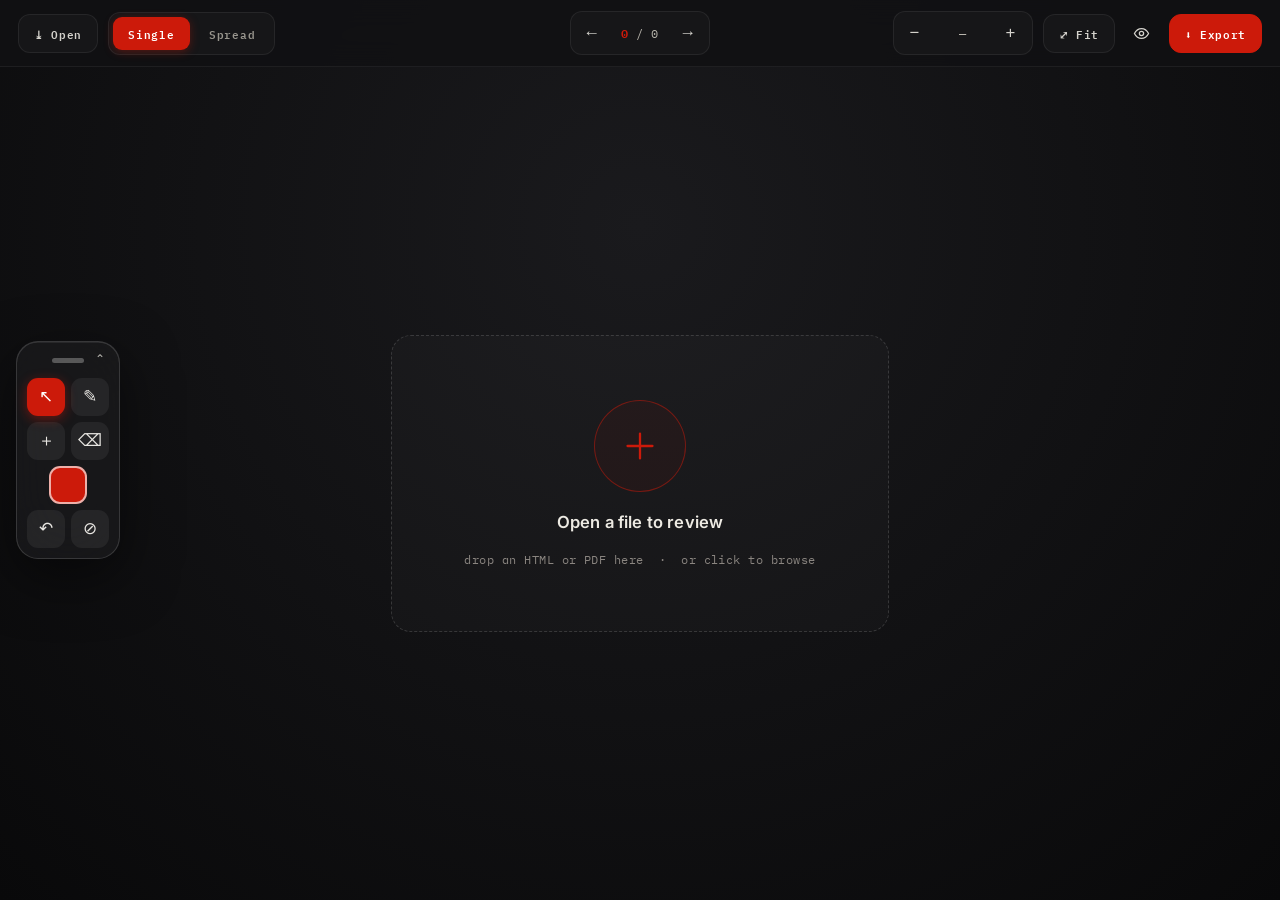
==== commit c79c1c91: "Start viewer on a blank '+' landing instead of auto-opening the magazine Open empties to a design-ma" ====
--- a/viewer.html
+++ b/viewer.html
@@ -1899,8 +1899,8 @@
 /* ===== empty state ===== */
 .empty-state {
   margin: auto;
-  display: flex; flex-direction: column; align-items: center; gap: 16px;
-  padding: 54px 60px;
+  display: flex; flex-direction: column; align-items: center; gap: 20px;
+  padding: 64px 72px;
   border: 1.5px dashed rgba(255,255,255,0.14);
   border-radius: 20px;
   background: rgba(255,255,255,0.02);
@@ -1908,8 +1908,16 @@
   transition: border-color .2s, background .2s;
 }
 .empty-state:hover { border-color: rgba(204,26,10,.6); background: rgba(204,26,10,0.04); }
-.empty-state .ic { font-size: 2.6rem; }
-.empty-state h2 { font-weight: 600; font-size: 1.02rem; color: #edeae3; margin: 0; }
+.empty-state .plus {
+  width: 92px; height: 92px; border-radius: 50%;
+  display: flex; align-items: center; justify-content: center;
+  color: var(--red);
+  border: 1.6px solid rgba(204,26,10,.5);
+  background: rgba(204,26,10,0.05);
+  transition: background .2s, border-color .2s, transform .2s;
+}
+.empty-state:hover .plus { background: rgba(204,26,10,0.14); border-color: var(--red); transform: scale(1.05); }
+.empty-state h2 { font-weight: 600; font-size: 1.04rem; color: #edeae3; margin: 0; letter-spacing: .01em; }
 .empty-state p { font-family: 'IBM Plex Mono', monospace; font-size: 0.74rem; color: #8a8580; letter-spacing: 0.04em; margin: 0; }
 
 
@@ -4177,9 +4185,9 @@
   function renderEmpty() {
     wrap.innerHTML =
       '<div class="empty-state" id="emptyState">' +
-        '<div class="ic">⤓</div>' +
-        '<h2>Drop an HTML or PDF file to preview</h2>' +
-        '<p>drag it here &nbsp;·&nbsp; or click to browse</p>' +
+        '<div class="plus"><svg viewBox="0 0 48 48" width="46" height="46" fill="none" stroke="currentColor" stroke-width="2.4" stroke-linecap="round"><path d="M24 11v26M11 24h26"/></svg></div>' +
+        '<h2>Open a file to review</h2>' +
+        '<p>drop an HTML or PDF here &nbsp;·&nbsp; or click to browse</p>' +
       '</div>';
     document.getElementById('totalPagesNum').textContent = '0';
     document.getElementById('currentPageNum').textContent = '0';
@@ -4470,7 +4478,7 @@
     });
 
     docKey = (document.title || 'document').trim();
-    setHtmlPages(Array.from(document.querySelectorAll('body > .page')));
+    render(); // start on the empty "+" landing — the user opens a file to review
   });
 })();
 </script>
